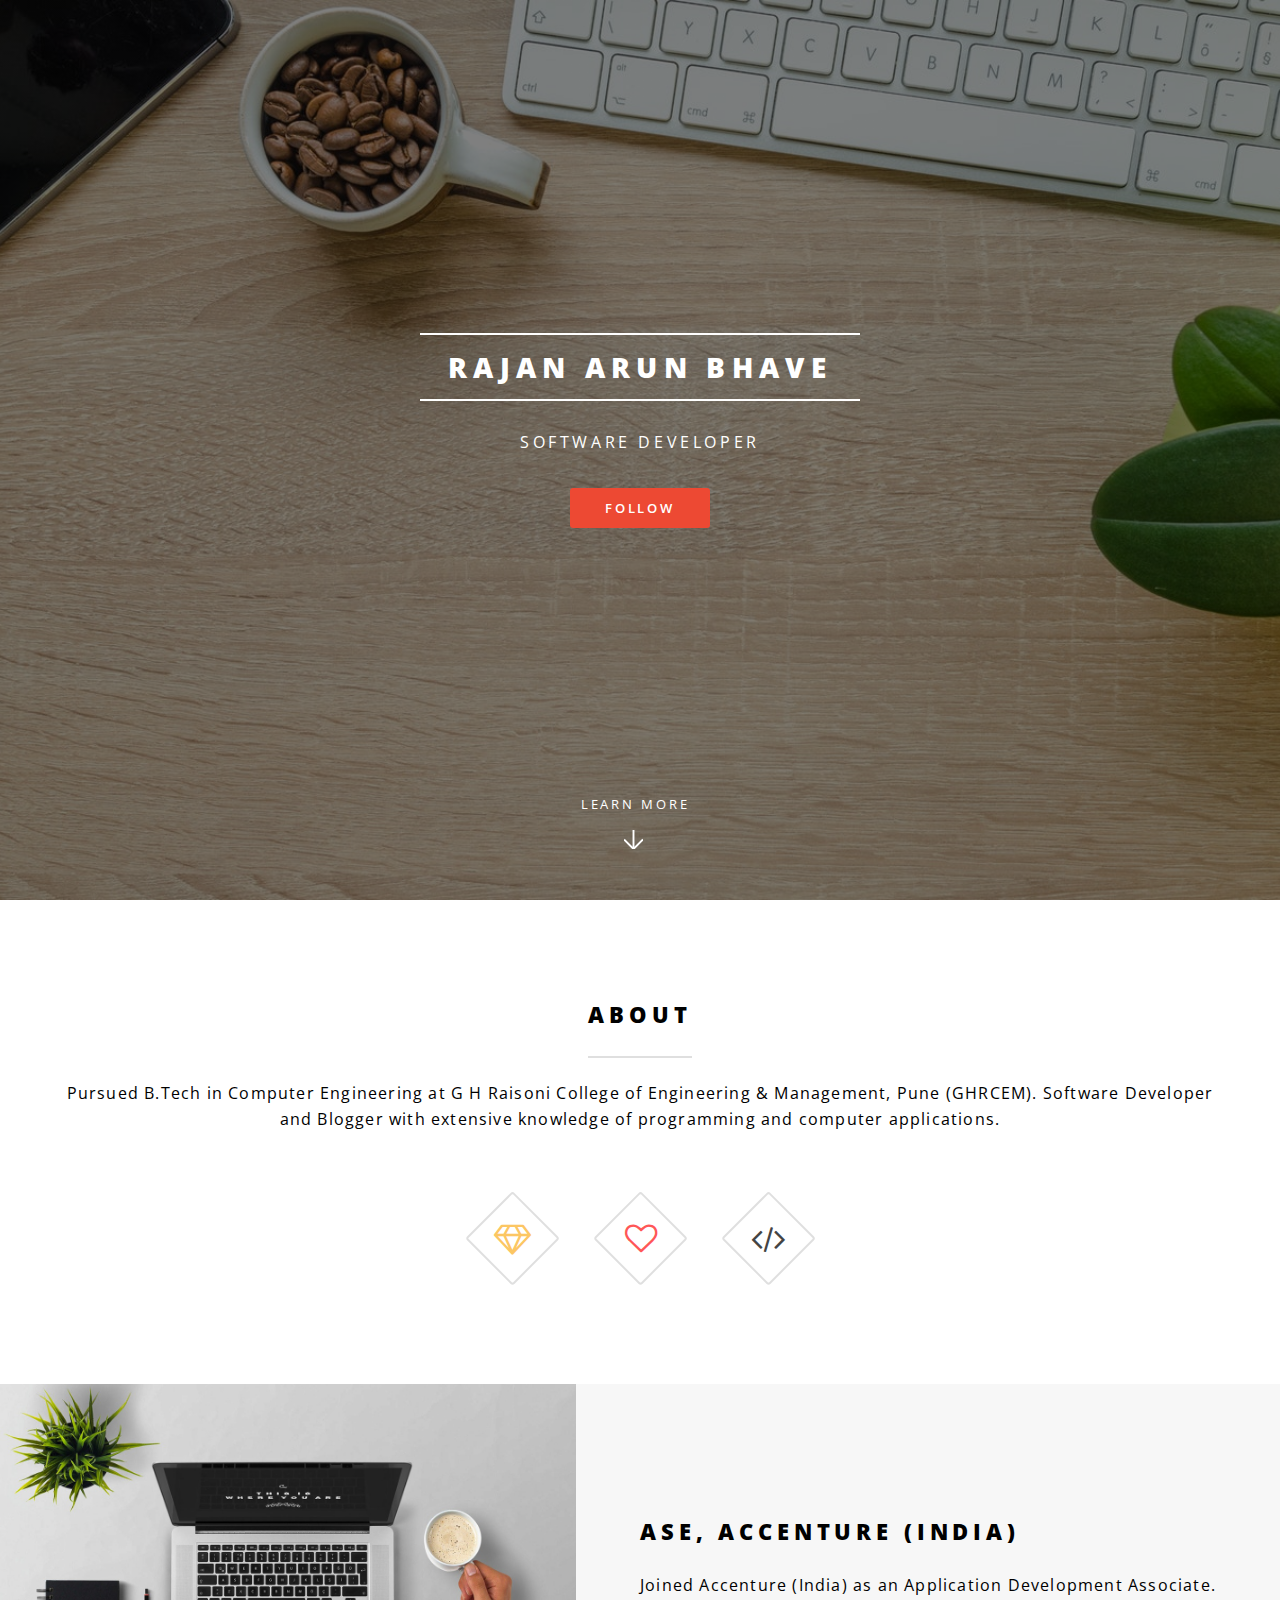
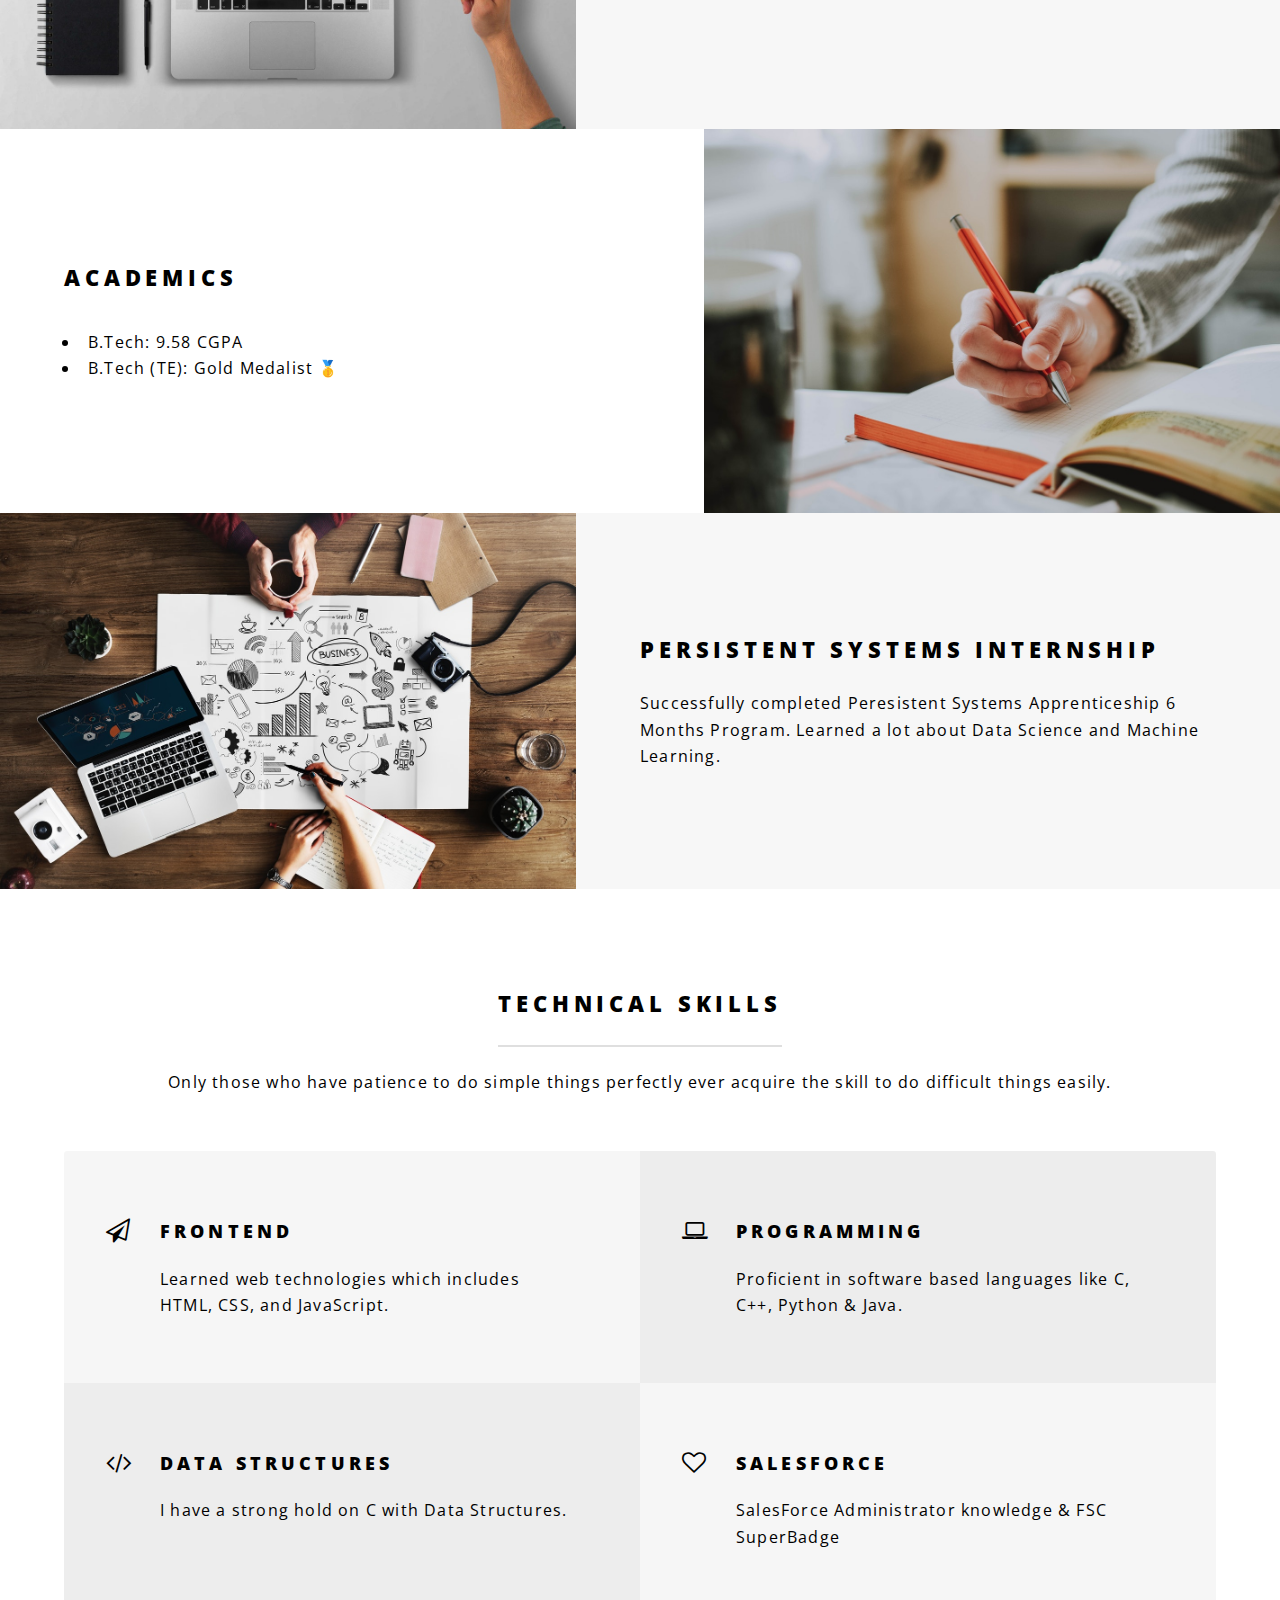
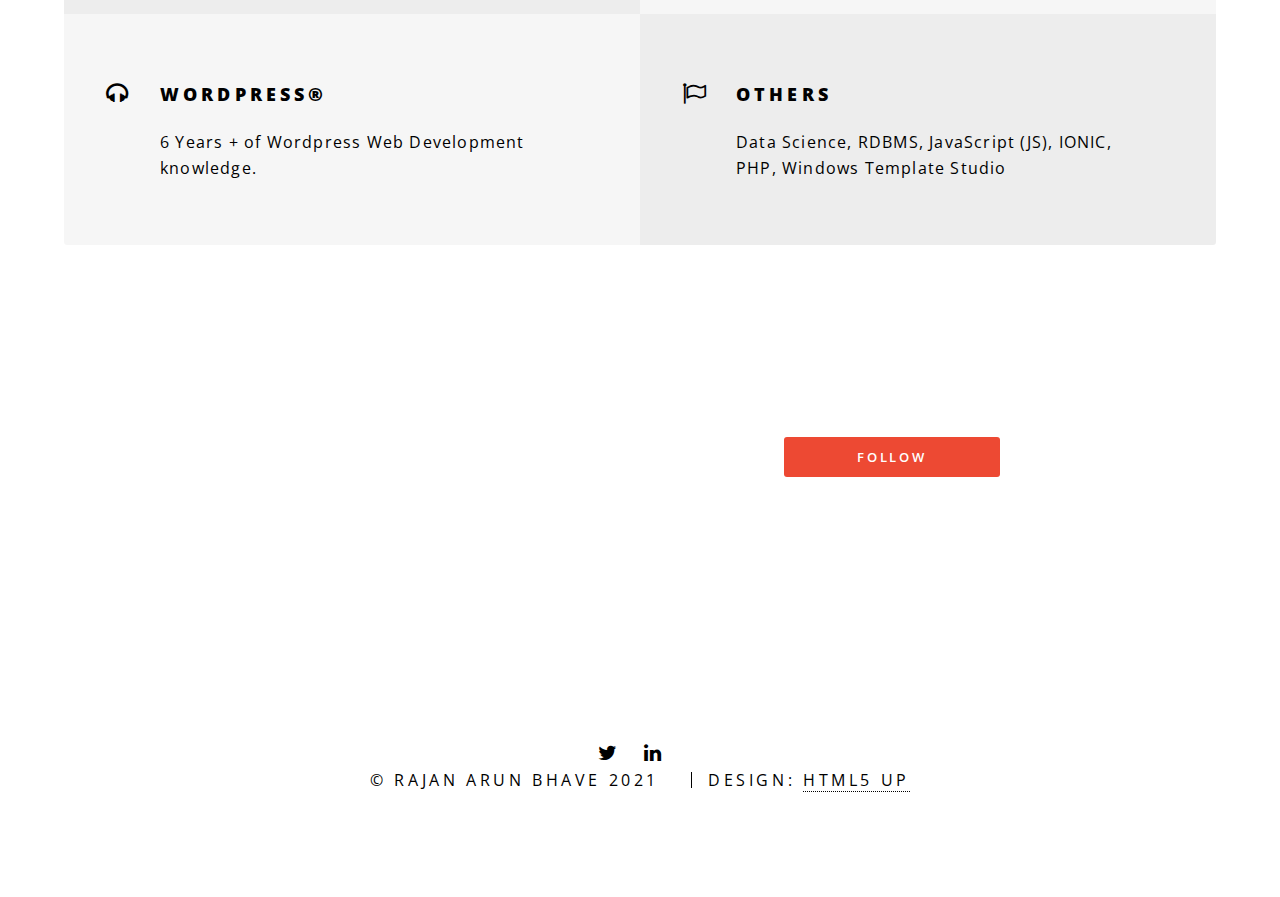
==== index.html @ fec93723 "minor updates" ====
<!DOCTYPE HTML>
<!--
	Spectral by HTML5 UP
	html5up.net | @ajlkn
	Free for personal and commercial use under the CCA 3.0 license (html5up.net/license)
-->
<html>
	<head>
		<title>Rajan Arun Bhave Official Website</title>
		<link rel="icon" href="images/RAB.jpg" type="image">
		<meta charset="utf-8"/>
		<meta name="viewport" content="width=device-width, initial-scale=1.0">
		<meta name="keywords" content="rajan bhave, bhave, rajan bhave website">
		<meta name="description" content="Rajan Arun Bhave official website. Software developer and blogger.">
		<link rel="stylesheet" href="assets/css/main.css" />
		<noscript><link rel="stylesheet" href="assets/css/noscript.css" /></noscript>
	</head>
	<body class="landing is-preload">

		<!-- Page Wrapper -->
			<div id="page-wrapper">

				<!-- Header -->
					<header id="header" class="alt">
						<h1>Rajan Arun Bhave</a></h1>
					</header>

				<!-- Banner -->
					<section id="banner">
						<div class="inner">
							<h2>Rajan Arun Bhave</h2>
							<p id=headtext>Software Developer</p>
							<ul class="actions special">
								<li><a href="https://twitter.com/rajanbhave" class="button primary">Follow</a></li>
							</ul>
						</div>
						<a href="#one" class="more scrolly" style="color: #ffffff">Learn More</a>
					</section>

				<!-- One -->
					<section id="one" class="wrapper style1 special">
						<div class="inner">
							<header class="major">
								<h2>About</h2>
								<p>Pursued B.Tech in Computer Engineering at G H Raisoni College of Engineering & Management, Pune (GHRCEM). Software Developer and Blogger with extensive knowledge of programming and computer applications.</p>
							</header>
							<ul class="icons major">
								<li><span class="icon fa-diamond major style1"><span class="label">Lorem</span></span></li>
								<li><span class="icon fa-heart-o major style2"><span class="label">Ipsum</span></span></li>
								<li><span class="icon fa-code major style3"><span class="label">Dolor</span></span></li>
							</ul>
						</div>
					</section>

				<!-- Two -->
					<section id="two" class="wrapper alt style2">
						<section class="spotlight">
							<div class="image"><img src="images/laptop desk.jpg" alt="" /></div><div class="content">
								<h2 id=project>ASE, Accenture (India)</h2>
								<p>Joined Accenture (India) as an Application Development Associate.</p>
							</div>
						</section>
						<section class="spotlight">
							<div class="image"><img src="images/pic02.jpg" alt="" /></div><div class="content">
								<h2 id=academics>Academics</h2>
								<p><ul><li>B.Tech: 9.58 CGPA</li><li>B.Tech (TE): Gold Medalist 🥇</li></p>
							</div>
						</section>
						<section class="spotlight">
							<div class="image"><img src="images/pic03.jpg" alt="" /></div><div class="content">
								<h2 id=work>Persistent Systems Internship</h2>
								<p>Successfully completed Peresistent Systems Apprenticeship 6 Months Program. Learned a lot about Data Science and Machine Learning.</p>
							</div>
						</section>
					</section>

				<!-- Three -->
					<section id="three" class="wrapper style3 special">
						<div class="inner">
							<header class="major">
								<h2>Technical Skills</h2>
								<p style="color: #000000">Only those who have patience to do simple things perfectly ever acquire the skill to do difficult things easily.</p>
							</header>
							<ul class="features">
								<li class="icon fa-paper-plane-o">
									<h3>Frontend</h3>
									<p>Learned web technologies which includes HTML, CSS, and JavaScript.</p>
								</li>
								<li class="icon fa-laptop">
									<h3>Programming</h3>
									<p>Proficient in software based languages like C, C++, Python & Java.</p>
								</li>
								<li class="icon fa-code">
									<h3>Data Structures</h3>
									<p>I have a strong hold on C with Data Structures.</p>
								</li>
								<li class="icon fa-heart-o">
									<h3>SalesForce</h3>
									<p>SalesForce Administrator knowledge & FSC SuperBadge</p>
								</li>
								<li class="icon fa-headphones">
									<h3>WordPress®</h3>
									<p>6 Years + of Wordpress Web Development knowledge.</p>
								</li>
								<li class="icon fa-flag-o">
									<h3>Others</h3>
									<p>Data Science, RDBMS, JavaScript (JS), IONIC, PHP, Windows Template Studio</p>
								</li>
								
							</ul>
						</div>
					</section>

				<!-- CTA -->
					<section id="cta" class="wrapper style4">
						<div class="inner">
							<header>
								<h2>The Fun Begins Now!</h2>
								<p id=ftext>Follow me on Twitter for exclusive insights.</p>
							</header>
							<ul class="actions stacked">
								<li><a href="https://twitter.com/rajanbhave" class="button fit primary">Follow</a></li>
								<li><a href="https://forms.gle/hJZCMV7mxDLcxpys6" class="button fit">Contact</a></li>
							</ul>
						</div>
					</section>

				<!-- Footer -->
					<footer id="footer">
						<ul class="icons">
							<li><a href="https://twitter.com/rajanbhave" class="icon fa-twitter"><span class="label">Twitter</span></a></li>
							<li><a href="https://in.linkedin.com/in/rajan-bhave-74969013a" class="icon fa-linkedin"><span class="label">Instagram</span></a></li>
						<ul class="copyright">
							<li>&copy; Rajan Arun Bhave 2021</li><li>Design: <a href="http://html5up.net">HTML5 UP</a></li>
						</ul>
					</footer>

			</div>

		<!-- Scripts -->
			<script src="assets/js/jquery.min.js"></script>
			<script src="assets/js/jquery.scrollex.min.js"></script>
			<script src="assets/js/jquery.scrolly.min.js"></script>
			<script src="assets/js/browser.min.js"></script>
			<script src="assets/js/breakpoints.min.js"></script>
			<script src="assets/js/util.js"></script>
			<script src="assets/js/main.js"></script>

	</body>
</html>
---- assets/css/main.css ----
@import url(font-awesome.min.css);
@import url("https://fonts.googleapis.com/css?family=Open+Sans:400,400italic,600,600italic,800,800italic");

/*
	Spectral by HTML5 UP
	html5up.net | @ajlkn
	Free for personal and commercial use under the CCA 3.0 license (html5up.net/license)
*/

html, body, div, span, applet, object,
iframe, h1, h2, h3, h4, h5, h6, p, blockquote,
pre, a, abbr, acronym, address, big, cite,
code, del, dfn, em, img, ins, kbd, q, s, samp,
small, strike, strong, sub, sup, tt, var, b,
u, i, center, dl, dt, dd, ol, ul, li, fieldset,
form, label, legend, table, caption, tbody,
tfoot, thead, tr, th, td, article, aside,
canvas, details, embed, figure, figcaption,
footer, header, hgroup, menu, nav, output, ruby,
section, summary, time, mark, audio, video {
	margin: 0;
	padding: 0;
	border: 0;
	font-size: 100%;
	font: inherit;
	vertical-align: baseline;}

article, aside, details, figcaption, figure,
footer, header, hgroup, menu, nav, section {
	display: block;}

body {
	line-height: 1;
}

ol, ul {
	list-style: none;
}

blockquote, q {
	quotes: none;
}

	blockquote:before, blockquote:after, q:before, q:after {
		content: '';
		content: none;
	}

table {
	border-collapse: collapse;
	border-spacing: 0;
}

body {
	-webkit-text-size-adjust: none;
}

mark {
	background-color: transparent;
	color: inherit;
}

input::-moz-focus-inner {
	border: 0;
	padding: 0;
}

input, select, textarea {
	-moz-appearance: none;
	-webkit-appearance: none;
	-ms-appearance: none;
	appearance: none;
}
#headtext{
	color: rgb(255, 255, 255);
}
#project, #academics, #work{
	color:rgb(0, 0, 0);
}

/* AUTHOR BOX */
body {
	font-family: medium-content-sans-serif-font, -apple-system, BlinkMacSystemFont,
	  "Segoe UI", Roboto, Oxygen, Ubuntu, Cantarell, "Open Sans", "Helvetica Neue",
	  sans-serif;
	font-weight: 400;
	font-style: normal;
	color: rgba(0, 0, 0, 0.84);
	line-height: 1.4;
  }
  
  .col {
	box-sizing: border-box;
	position: relative;
	min-height: 1px;
	padding-right: 20px;
	padding-left: 20px;
  }
  .u-flexCenter {
	display: flex !important;
	align-items: center !important;
  }
  .u-flex0 {
	flex: 0 0 auto;
  }
  .avatar {
	display: block;
	white-space: nowrap;
	overflow: visible;
	text-overflow: ellipsis;
	line-height: normal;
	position: relative;
  }
  .avatar-image--small {
	width: 60px;
	height: 60px;
  }
  .avatar-image {
	display: inline-block;
	vertical-align: middle;
	border-radius: 100%;
  }
  .u-paddingLeft15 {
	padding-left: 15px !important;
  }
  .u-flex1 {
	flex: 1 1 auto;
  }

/* Basic */

	@-ms-viewport {
		width: device-width;
	}

	html {
		box-sizing: border-box;
	}

	*, *:before, *:after {
		box-sizing: inherit;
	}

	body {
		background: #ffffff;
	}

		body.is-preload *, body.is-preload *:before, body.is-preload *:after {
			-moz-animation: none !important;
			-webkit-animation: none !important;
			-ms-animation: none !important;
			animation: none !important;
			-moz-transition: none !important;
			-webkit-transition: none !important;
			-ms-transition: none !important;
			transition: none !important;
		}
	figcaption{
		color: rgb(87, 87, 87);
		text-align: center;
	}

	body, input, select, textarea {
		color: rgb(0, 0, 0);
		font-family: "Open Sans", Helvetica, sans-serif;
		font-size: 15pt;
		font-weight: 400;
		letter-spacing: 0.075em;
		line-height: 1.65em;
	}

		@media screen and (max-width: 1680px) {

			body, input, select, textarea {
				font-size: 13pt;
			}

		}

		@media screen and (max-width: 1280px) {

			body, input, select, textarea {
				font-size: 12pt;
			}

		}

		@media screen and (max-width: 736px) {

			body, input, select, textarea {
				font-size: 11pt;
				letter-spacing: 0.0375em;
			}

		}

	a {
		-moz-transition: color 0.2s ease, border-bottom-color 0.2s ease;
		-webkit-transition: color 0.2s ease, border-bottom-color 0.2s ease;
		-ms-transition: color 0.2s ease, border-bottom-color 0.2s ease;
		transition: color 0.2s ease, border-bottom-color 0.2s ease;
		border-bottom: dotted 1px;
		color: inherit;
		text-decoration: none;
	}

		a:hover {
			border-bottom-color: transparent;
		}

	strong, b {
		color: rgb(255, 255, 255);
		font-weight: 600;
	}

	em, i {
		font-style: italic;
	}

	p {
		margin: 0 0 2em 0;
		color: black;
	}

	h1, h2, h3, h4, h5, h6 {
		color: rgb(255, 255, 255);
		font-weight: 800;
		letter-spacing: 0.225em;
		line-height: 1em;
		margin: 0 0 1em 0;
		text-transform: uppercase;
	}

		h1 a, h2 a, h3 a, h4 a, h5 a, h6 a {
			color: inherit;
			text-decoration: none;
		}

	h2 {
		font-size: 1.35em;
		line-height: 1.75em;
	}

		@media screen and (max-width: 736px) {

			h2 {
				font-size: 1.1em;
				line-height: 1.65em;
			}

		}

	h3 {
		font-size: 1.15em;
		line-height: 1.75em;
	}

		@media screen and (max-width: 736px) {

			h3 {
				font-size: 1em;
				line-height: 1.65em;
			}

		}

	h4 {
		font-size: 1em;
		line-height: 1.5em;
	}

	h5 {
		font-size: 0.8em;
		line-height: 1.5em;
	}

	h6 {
		font-size: 0.7em;
		line-height: 1.5em;
	}

	sub {
		font-size: 0.8em;
		position: relative;
		top: 0.5em;
	}

	sup {
		font-size: 0.8em;
		position: relative;
		top: -0.5em;
	}

	hr {
		border: 0;
		border-bottom: solid 2px #fff;
		margin: 3em 0;
	}

		hr.major {
			margin: 4.5em 0;
		}

	blockquote {
		border-left: solid 4px rgb(0, 0, 0);
		font-style: italic;
		margin: 0 0 2em 0;
		padding: 0.5em 0 0.5em 2em;
		color: black;
	}

	code {
		background: rgb(255, 255, 255);
		color: black;
		border-radius: 3px;
		font-family: "Courier New", monospace;
		font-size: 0.9em;
		letter-spacing: 0;
		margin: 0 0.25em;
		padding: 0.25em 0.65em;
	}

	pre {
		-webkit-overflow-scrolling: touch;
		font-family: "Courier New", monospace;
		font-size: 0.9em;
		margin: 0 0 2em 0;
	}

		pre code {
			display: block;
			line-height: 1.75em;
			padding: 1em 1.5em;
			overflow-x: auto;
		}

	.align-left {
		text-align: left;
	}

	.align-center {
		text-align: center;
	}

	.align-right {
		text-align: right;
	}

/* Row */

	.row {
		display: flex;
		flex-wrap: wrap;
		box-sizing: border-box;
		align-items: stretch;
	}

		.row > * {
			box-sizing: border-box;
		}

		.row.gtr-uniform > * > :last-child {
			margin-bottom: 0;
		}

		.row.aln-left {
			justify-content: flex-start;
		}

		.row.aln-center {
			justify-content: center;
		}

		.row.aln-right {
			justify-content: flex-end;
		}

		.row.aln-top {
			align-items: flex-start;
		}

		.row.aln-middle {
			align-items: center;
		}

		.row.aln-bottom {
			align-items: flex-end;
		}

		.row > .imp {
			order: -1;
		}

		.row > .col-1 {
			width: 8.3333333333%;
		}

		.row > .off-1 {
			margin-left: 8.3333333333%;
		}

		.row > .col-2 {
			width: 16.6666666667%;
		}

		.row > .off-2 {
			margin-left: 16.6666666667%;
		}

		.row > .col-3 {
			width: 25%;
		}

		.row > .off-3 {
			margin-left: 25%;
		}

		.row > .col-4 {
			width: 33.3333333333%;
		}

		.row > .off-4 {
			margin-left: 33.3333333333%;
		}

		.row > .col-5 {
			width: 41.6666666667%;
		}

		.row > .off-5 {
			margin-left: 41.6666666667%;
		}

		.row > .col-6 {
			width: 50%;
		}

		.row > .off-6 {
			margin-left: 50%;
		}

		.row > .col-7 {
			width: 58.3333333333%;
		}

		.row > .off-7 {
			margin-left: 58.3333333333%;
		}

		.row > .col-8 {
			width: 66.6666666667%;
		}

		.row > .off-8 {
			margin-left: 66.6666666667%;
		}

		.row > .col-9 {
			width: 75%;
		}

		.row > .off-9 {
			margin-left: 75%;
		}

		.row > .col-10 {
			width: 83.3333333333%;
		}

		.row > .off-10 {
			margin-left: 83.3333333333%;
		}

		.row > .col-11 {
			width: 91.6666666667%;
		}

		.row > .off-11 {
			margin-left: 91.6666666667%;
		}

		.row > .col-12 {
			width: 100%;
		}

		.row > .off-12 {
			margin-left: 100%;
		}

		.row.gtr-0 {
			margin-top: 0;
			margin-left: 0em;
		}

			.row.gtr-0 > * {
				padding: 0 0 0 0em;
			}

			.row.gtr-0.gtr-uniform {
				margin-top: 0em;
			}

				.row.gtr-0.gtr-uniform > * {
					padding-top: 0em;
				}

		.row.gtr-25 {
			margin-top: 0;
			margin-left: -0.375em;
		}

			.row.gtr-25 > * {
				padding: 0 0 0 0.375em;
			}

			.row.gtr-25.gtr-uniform {
				margin-top: -0.375em;
			}

				.row.gtr-25.gtr-uniform > * {
					padding-top: 0.375em;
				}

		.row.gtr-50 {
			margin-top: 0;
			margin-left: -0.75em;
		}

			.row.gtr-50 > * {
				padding: 0 0 0 0.75em;
			}

			.row.gtr-50.gtr-uniform {
				margin-top: -0.75em;
			}

				.row.gtr-50.gtr-uniform > * {
					padding-top: 0.75em;
				}

		.row {
			margin-top: 0;
			margin-left: -1.5em;
		}

			.row > * {
				padding: 0 0 0 1.5em;
			}

			.row.gtr-uniform {
				margin-top: -1.5em;
			}

				.row.gtr-uniform > * {
					padding-top: 1.5em;
				}

		.row.gtr-150 {
			margin-top: 0;
			margin-left: -2.25em;
		}

			.row.gtr-150 > * {
				padding: 0 0 0 2.25em;
			}

			.row.gtr-150.gtr-uniform {
				margin-top: -2.25em;
			}

				.row.gtr-150.gtr-uniform > * {
					padding-top: 2.25em;
				}

		.row.gtr-200 {
			margin-top: 0;
			margin-left: -3em;
		}

			.row.gtr-200 > * {
				padding: 0 0 0 3em;
			}

			.row.gtr-200.gtr-uniform {
				margin-top: -3em;
			}

				.row.gtr-200.gtr-uniform > * {
					padding-top: 3em;
				}

		@media screen and (max-width: 1680px) {

			.row {
				display: flex;
				flex-wrap: wrap;
				box-sizing: border-box;
				align-items: stretch;
			}

				.row > * {
					box-sizing: border-box;
				}

				.row.gtr-uniform > * > :last-child {
					margin-bottom: 0;
				}

				.row.aln-left {
					justify-content: flex-start;
				}

				.row.aln-center {
					justify-content: center;
				}

				.row.aln-right {
					justify-content: flex-end;
				}

				.row.aln-top {
					align-items: flex-start;
				}

				.row.aln-middle {
					align-items: center;
				}

				.row.aln-bottom {
					align-items: flex-end;
				}

				.row > .imp-xlarge {
					order: -1;
				}

				.row > .col-1-xlarge {
					width: 8.3333333333%;
				}

				.row > .off-1-xlarge {
					margin-left: 8.3333333333%;
				}

				.row > .col-2-xlarge {
					width: 16.6666666667%;
				}

				.row > .off-2-xlarge {
					margin-left: 16.6666666667%;
				}

				.row > .col-3-xlarge {
					width: 25%;
				}

				.row > .off-3-xlarge {
					margin-left: 25%;
				}

				.row > .col-4-xlarge {
					width: 33.3333333333%;
				}

				.row > .off-4-xlarge {
					margin-left: 33.3333333333%;
				}

				.row > .col-5-xlarge {
					width: 41.6666666667%;
				}

				.row > .off-5-xlarge {
					margin-left: 41.6666666667%;
				}

				.row > .col-6-xlarge {
					width: 50%;
				}

				.row > .off-6-xlarge {
					margin-left: 50%;
				}

				.row > .col-7-xlarge {
					width: 58.3333333333%;
				}

				.row > .off-7-xlarge {
					margin-left: 58.3333333333%;
				}

				.row > .col-8-xlarge {
					width: 66.6666666667%;
				}

				.row > .off-8-xlarge {
					margin-left: 66.6666666667%;
				}

				.row > .col-9-xlarge {
					width: 75%;
				}

				.row > .off-9-xlarge {
					margin-left: 75%;
				}

				.row > .col-10-xlarge {
					width: 83.3333333333%;
				}

				.row > .off-10-xlarge {
					margin-left: 83.3333333333%;
				}

				.row > .col-11-xlarge {
					width: 91.6666666667%;
				}

				.row > .off-11-xlarge {
					margin-left: 91.6666666667%;
				}

				.row > .col-12-xlarge {
					width: 100%;
				}

				.row > .off-12-xlarge {
					margin-left: 100%;
				}

				.row.gtr-0 {
					margin-top: 0;
					margin-left: 0em;
				}

					.row.gtr-0 > * {
						padding: 0 0 0 0em;
					}

					.row.gtr-0.gtr-uniform {
						margin-top: 0em;
					}

						.row.gtr-0.gtr-uniform > * {
							padding-top: 0em;
						}

				.row.gtr-25 {
					margin-top: 0;
					margin-left: -0.375em;
				}

					.row.gtr-25 > * {
						padding: 0 0 0 0.375em;
					}

					.row.gtr-25.gtr-uniform {
						margin-top: -0.375em;
					}

						.row.gtr-25.gtr-uniform > * {
							padding-top: 0.375em;
						}

				.row.gtr-50 {
					margin-top: 0;
					margin-left: -0.75em;
				}

					.row.gtr-50 > * {
						padding: 0 0 0 0.75em;
					}

					.row.gtr-50.gtr-uniform {
						margin-top: -0.75em;
					}

						.row.gtr-50.gtr-uniform > * {
							padding-top: 0.75em;
						}

				.row {
					margin-top: 0;
					margin-left: -1.5em;
				}

					.row > * {
						padding: 0 0 0 1.5em;
					}

					.row.gtr-uniform {
						margin-top: -1.5em;
					}

						.row.gtr-uniform > * {
							padding-top: 1.5em;
						}

				.row.gtr-150 {
					margin-top: 0;
					margin-left: -2.25em;
				}

					.row.gtr-150 > * {
						padding: 0 0 0 2.25em;
					}

					.row.gtr-150.gtr-uniform {
						margin-top: -2.25em;
					}

						.row.gtr-150.gtr-uniform > * {
							padding-top: 2.25em;
						}

				.row.gtr-200 {
					margin-top: 0;
					margin-left: -3em;
				}

					.row.gtr-200 > * {
						padding: 0 0 0 3em;
					}

					.row.gtr-200.gtr-uniform {
						margin-top: -3em;
					}

						.row.gtr-200.gtr-uniform > * {
							padding-top: 3em;
						}

		}

		@media screen and (max-width: 1280px) {

			.row {
				display: flex;
				flex-wrap: wrap;
				box-sizing: border-box;
				align-items: stretch;
			}

				.row > * {
					box-sizing: border-box;
				}

				.row.gtr-uniform > * > :last-child {
					margin-bottom: 0;
				}

				.row.aln-left {
					justify-content: flex-start;
				}

				.row.aln-center {
					justify-content: center;
				}

				.row.aln-right {
					justify-content: flex-end;
				}

				.row.aln-top {
					align-items: flex-start;
				}

				.row.aln-middle {
					align-items: center;
				}

				.row.aln-bottom {
					align-items: flex-end;
				}

				.row > .imp-large {
					order: -1;
				}

				.row > .col-1-large {
					width: 8.3333333333%;
				}

				.row > .off-1-large {
					margin-left: 8.3333333333%;
				}

				.row > .col-2-large {
					width: 16.6666666667%;
				}

				.row > .off-2-large {
					margin-left: 16.6666666667%;
				}

				.row > .col-3-large {
					width: 25%;
				}

				.row > .off-3-large {
					margin-left: 25%;
				}

				.row > .col-4-large {
					width: 33.3333333333%;
				}

				.row > .off-4-large {
					margin-left: 33.3333333333%;
				}

				.row > .col-5-large {
					width: 41.6666666667%;
				}

				.row > .off-5-large {
					margin-left: 41.6666666667%;
				}

				.row > .col-6-large {
					width: 50%;
				}

				.row > .off-6-large {
					margin-left: 50%;
				}

				.row > .col-7-large {
					width: 58.3333333333%;
				}

				.row > .off-7-large {
					margin-left: 58.3333333333%;
				}

				.row > .col-8-large {
					width: 66.6666666667%;
				}

				.row > .off-8-large {
					margin-left: 66.6666666667%;
				}

				.row > .col-9-large {
					width: 75%;
				}

				.row > .off-9-large {
					margin-left: 75%;
				}

				.row > .col-10-large {
					width: 83.3333333333%;
				}

				.row > .off-10-large {
					margin-left: 83.3333333333%;
				}

				.row > .col-11-large {
					width: 91.6666666667%;
				}

				.row > .off-11-large {
					margin-left: 91.6666666667%;
				}

				.row > .col-12-large {
					width: 100%;
				}

				.row > .off-12-large {
					margin-left: 100%;
				}

				.row.gtr-0 {
					margin-top: 0;
					margin-left: 0em;
				}

					.row.gtr-0 > * {
						padding: 0 0 0 0em;
					}

					.row.gtr-0.gtr-uniform {
						margin-top: 0em;
					}

						.row.gtr-0.gtr-uniform > * {
							padding-top: 0em;
						}

				.row.gtr-25 {
					margin-top: 0;
					margin-left: -0.375em;
				}

					.row.gtr-25 > * {
						padding: 0 0 0 0.375em;
					}

					.row.gtr-25.gtr-uniform {
						margin-top: -0.375em;
					}

						.row.gtr-25.gtr-uniform > * {
							padding-top: 0.375em;
						}

				.row.gtr-50 {
					margin-top: 0;
					margin-left: -0.75em;
				}

					.row.gtr-50 > * {
						padding: 0 0 0 0.75em;
					}

					.row.gtr-50.gtr-uniform {
						margin-top: -0.75em;
					}

						.row.gtr-50.gtr-uniform > * {
							padding-top: 0.75em;
						}

				.row {
					margin-top: 0;
					margin-left: -1.5em;
				}

					.row > * {
						padding: 0 0 0 1.5em;
					}

					.row.gtr-uniform {
						margin-top: -1.5em;
					}

						.row.gtr-uniform > * {
							padding-top: 1.5em;
						}

				.row.gtr-150 {
					margin-top: 0;
					margin-left: -2.25em;
				}

					.row.gtr-150 > * {
						padding: 0 0 0 2.25em;
					}

					.row.gtr-150.gtr-uniform {
						margin-top: -2.25em;
					}

						.row.gtr-150.gtr-uniform > * {
							padding-top: 2.25em;
						}

				.row.gtr-200 {
					margin-top: 0;
					margin-left: -3em;
				}

					.row.gtr-200 > * {
						padding: 0 0 0 3em;
					}

					.row.gtr-200.gtr-uniform {
						margin-top: -3em;
					}

						.row.gtr-200.gtr-uniform > * {
							padding-top: 3em;
						}

		}

		@media screen and (max-width: 980px) {

			.row {
				display: flex;
				flex-wrap: wrap;
				box-sizing: border-box;
				align-items: stretch;
			}

				.row > * {
					box-sizing: border-box;
				}

				.row.gtr-uniform > * > :last-child {
					margin-bottom: 0;
				}

				.row.aln-left {
					justify-content: flex-start;
				}

				.row.aln-center {
					justify-content: center;
				}

				.row.aln-right {
					justify-content: flex-end;
				}

				.row.aln-top {
					align-items: flex-start;
				}

				.row.aln-middle {
					align-items: center;
				}

				.row.aln-bottom {
					align-items: flex-end;
				}

				.row > .imp-medium {
					order: -1;
				}

				.row > .col-1-medium {
					width: 8.3333333333%;
				}

				.row > .off-1-medium {
					margin-left: 8.3333333333%;
				}

				.row > .col-2-medium {
					width: 16.6666666667%;
				}

				.row > .off-2-medium {
					margin-left: 16.6666666667%;
				}

				.row > .col-3-medium {
					width: 25%;
				}

				.row > .off-3-medium {
					margin-left: 25%;
				}

				.row > .col-4-medium {
					width: 33.3333333333%;
				}

				.row > .off-4-medium {
					margin-left: 33.3333333333%;
				}

				.row > .col-5-medium {
					width: 41.6666666667%;
				}

				.row > .off-5-medium {
					margin-left: 41.6666666667%;
				}

				.row > .col-6-medium {
					width: 50%;
				}

				.row > .off-6-medium {
					margin-left: 50%;
				}

				.row > .col-7-medium {
					width: 58.3333333333%;
				}

				.row > .off-7-medium {
					margin-left: 58.3333333333%;
				}

				.row > .col-8-medium {
					width: 66.6666666667%;
				}

				.row > .off-8-medium {
					margin-left: 66.6666666667%;
				}

				.row > .col-9-medium {
					width: 75%;
				}

				.row > .off-9-medium {
					margin-left: 75%;
				}

				.row > .col-10-medium {
					width: 83.3333333333%;
				}

				.row > .off-10-medium {
					margin-left: 83.3333333333%;
				}

				.row > .col-11-medium {
					width: 91.6666666667%;
				}

				.row > .off-11-medium {
					margin-left: 91.6666666667%;
				}

				.row > .col-12-medium {
					width: 100%;
				}

				.row > .off-12-medium {
					margin-left: 100%;
				}

				.row.gtr-0 {
					margin-top: 0;
					margin-left: 0em;
				}

					.row.gtr-0 > * {
						padding: 0 0 0 0em;
					}

					.row.gtr-0.gtr-uniform {
						margin-top: 0em;
					}

						.row.gtr-0.gtr-uniform > * {
							padding-top: 0em;
						}

				.row.gtr-25 {
					margin-top: 0;
					margin-left: -0.375em;
				}

					.row.gtr-25 > * {
						padding: 0 0 0 0.375em;
					}

					.row.gtr-25.gtr-uniform {
						margin-top: -0.375em;
					}

						.row.gtr-25.gtr-uniform > * {
							padding-top: 0.375em;
						}

				.row.gtr-50 {
					margin-top: 0;
					margin-left: -0.75em;
				}

					.row.gtr-50 > * {
						padding: 0 0 0 0.75em;
					}

					.row.gtr-50.gtr-uniform {
						margin-top: -0.75em;
					}

						.row.gtr-50.gtr-uniform > * {
							padding-top: 0.75em;
						}

				.row {
					margin-top: 0;
					margin-left: -1.5em;
				}

					.row > * {
						padding: 0 0 0 1.5em;
					}

					.row.gtr-uniform {
						margin-top: -1.5em;
					}

						.row.gtr-uniform > * {
							padding-top: 1.5em;
						}

				.row.gtr-150 {
					margin-top: 0;
					margin-left: -2.25em;
				}

					.row.gtr-150 > * {
						padding: 0 0 0 2.25em;
					}

					.row.gtr-150.gtr-uniform {
						margin-top: -2.25em;
					}

						.row.gtr-150.gtr-uniform > * {
							padding-top: 2.25em;
						}

				.row.gtr-200 {
					margin-top: 0;
					margin-left: -3em;
				}

					.row.gtr-200 > * {
						padding: 0 0 0 3em;
					}

					.row.gtr-200.gtr-uniform {
						margin-top: -3em;
					}

						.row.gtr-200.gtr-uniform > * {
							padding-top: 3em;
						}

		}

		@media screen and (max-width: 736px) {

			.row {
				display: flex;
				flex-wrap: wrap;
				box-sizing: border-box;
				align-items: stretch;
			}

				.row > * {
					box-sizing: border-box;
				}

				.row.gtr-uniform > * > :last-child {
					margin-bottom: 0;
				}

				.row.aln-left {
					justify-content: flex-start;
				}

				.row.aln-center {
					justify-content: center;
				}

				.row.aln-right {
					justify-content: flex-end;
				}

				.row.aln-top {
					align-items: flex-start;
				}

				.row.aln-middle {
					align-items: center;
				}

				.row.aln-bottom {
					align-items: flex-end;
				}

				.row > .imp-small {
					order: -1;
				}

				.row > .col-1-small {
					width: 8.3333333333%;
				}

				.row > .off-1-small {
					margin-left: 8.3333333333%;
				}

				.row > .col-2-small {
					width: 16.6666666667%;
				}

				.row > .off-2-small {
					margin-left: 16.6666666667%;
				}

				.row > .col-3-small {
					width: 25%;
				}

				.row > .off-3-small {
					margin-left: 25%;
				}

				.row > .col-4-small {
					width: 33.3333333333%;
				}

				.row > .off-4-small {
					margin-left: 33.3333333333%;
				}

				.row > .col-5-small {
					width: 41.6666666667%;
				}

				.row > .off-5-small {
					margin-left: 41.6666666667%;
				}

				.row > .col-6-small {
					width: 50%;
				}

				.row > .off-6-small {
					margin-left: 50%;
				}

				.row > .col-7-small {
					width: 58.3333333333%;
				}

				.row > .off-7-small {
					margin-left: 58.3333333333%;
				}

				.row > .col-8-small {
					width: 66.6666666667%;
				}

				.row > .off-8-small {
					margin-left: 66.6666666667%;
				}

				.row > .col-9-small {
					width: 75%;
				}

				.row > .off-9-small {
					margin-left: 75%;
				}

				.row > .col-10-small {
					width: 83.3333333333%;
				}

				.row > .off-10-small {
					margin-left: 83.3333333333%;
				}

				.row > .col-11-small {
					width: 91.6666666667%;
				}

				.row > .off-11-small {
					margin-left: 91.6666666667%;
				}

				.row > .col-12-small {
					width: 100%;
				}

				.row > .off-12-small {
					margin-left: 100%;
				}

				.row.gtr-0 {
					margin-top: 0;
					margin-left: 0em;
				}

					.row.gtr-0 > * {
						padding: 0 0 0 0em;
					}

					.row.gtr-0.gtr-uniform {
						margin-top: 0em;
					}

						.row.gtr-0.gtr-uniform > * {
							padding-top: 0em;
						}

				.row.gtr-25 {
					margin-top: 0;
					margin-left: -0.375em;
				}

					.row.gtr-25 > * {
						padding: 0 0 0 0.375em;
					}

					.row.gtr-25.gtr-uniform {
						margin-top: -0.375em;
					}

						.row.gtr-25.gtr-uniform > * {
							padding-top: 0.375em;
						}

				.row.gtr-50 {
					margin-top: 0;
					margin-left: -0.75em;
				}

					.row.gtr-50 > * {
						padding: 0 0 0 0.75em;
					}

					.row.gtr-50.gtr-uniform {
						margin-top: -0.75em;
					}

						.row.gtr-50.gtr-uniform > * {
							padding-top: 0.75em;
						}

				.row {
					margin-top: 0;
					margin-left: -1.5em;
				}

					.row > * {
						padding: 0 0 0 1.5em;
					}

					.row.gtr-uniform {
						margin-top: -1.5em;
					}

						.row.gtr-uniform > * {
							padding-top: 1.5em;
						}

				.row.gtr-150 {
					margin-top: 0;
					margin-left: -2.25em;
				}

					.row.gtr-150 > * {
						padding: 0 0 0 2.25em;
					}

					.row.gtr-150.gtr-uniform {
						margin-top: -2.25em;
					}

						.row.gtr-150.gtr-uniform > * {
							padding-top: 2.25em;
						}

				.row.gtr-200 {
					margin-top: 0;
					margin-left: -3em;
				}

					.row.gtr-200 > * {
						padding: 0 0 0 3em;
					}

					.row.gtr-200.gtr-uniform {
						margin-top: -3em;
					}

						.row.gtr-200.gtr-uniform > * {
							padding-top: 3em;
						}

		}

		@media screen and (max-width: 480px) {

			.row {
				display: flex;
				flex-wrap: wrap;
				box-sizing: border-box;
				align-items: stretch;
			}

				.row > * {
					box-sizing: border-box;
				}

				.row.gtr-uniform > * > :last-child {
					margin-bottom: 0;
				}

				.row.aln-left {
					justify-content: flex-start;
				}

				.row.aln-center {
					justify-content: center;
				}

				.row.aln-right {
					justify-content: flex-end;
				}

				.row.aln-top {
					align-items: flex-start;
				}

				.row.aln-middle {
					align-items: center;
				}

				.row.aln-bottom {
					align-items: flex-end;
				}

				.row > .imp-xsmall {
					order: -1;
				}

				.row > .col-1-xsmall {
					width: 8.3333333333%;
				}

				.row > .off-1-xsmall {
					margin-left: 8.3333333333%;
				}

				.row > .col-2-xsmall {
					width: 16.6666666667%;
				}

				.row > .off-2-xsmall {
					margin-left: 16.6666666667%;
				}

				.row > .col-3-xsmall {
					width: 25%;
				}

				.row > .off-3-xsmall {
					margin-left: 25%;
				}

				.row > .col-4-xsmall {
					width: 33.3333333333%;
				}

				.row > .off-4-xsmall {
					margin-left: 33.3333333333%;
				}

				.row > .col-5-xsmall {
					width: 41.6666666667%;
				}

				.row > .off-5-xsmall {
					margin-left: 41.6666666667%;
				}

				.row > .col-6-xsmall {
					width: 50%;
				}

				.row > .off-6-xsmall {
					margin-left: 50%;
				}

				.row > .col-7-xsmall {
					width: 58.3333333333%;
				}

				.row > .off-7-xsmall {
					margin-left: 58.3333333333%;
				}

				.row > .col-8-xsmall {
					width: 66.6666666667%;
				}

				.row > .off-8-xsmall {
					margin-left: 66.6666666667%;
				}

				.row > .col-9-xsmall {
					width: 75%;
				}

				.row > .off-9-xsmall {
					margin-left: 75%;
				}

				.row > .col-10-xsmall {
					width: 83.3333333333%;
				}

				.row > .off-10-xsmall {
					margin-left: 83.3333333333%;
				}

				.row > .col-11-xsmall {
					width: 91.6666666667%;
				}

				.row > .off-11-xsmall {
					margin-left: 91.6666666667%;
				}

				.row > .col-12-xsmall {
					width: 100%;
				}

				.row > .off-12-xsmall {
					margin-left: 100%;
				}

				.row.gtr-0 {
					margin-top: 0;
					margin-left: 0em;
				}

					.row.gtr-0 > * {
						padding: 0 0 0 0em;
					}

					.row.gtr-0.gtr-uniform {
						margin-top: 0em;
					}

						.row.gtr-0.gtr-uniform > * {
							padding-top: 0em;
						}

				.row.gtr-25 {
					margin-top: 0;
					margin-left: -0.375em;
				}

					.row.gtr-25 > * {
						padding: 0 0 0 0.375em;
					}

					.row.gtr-25.gtr-uniform {
						margin-top: -0.375em;
					}

						.row.gtr-25.gtr-uniform > * {
							padding-top: 0.375em;
						}

				.row.gtr-50 {
					margin-top: 0;
					margin-left: -0.75em;
				}

					.row.gtr-50 > * {
						padding: 0 0 0 0.75em;
					}

					.row.gtr-50.gtr-uniform {
						margin-top: -0.75em;
					}

						.row.gtr-50.gtr-uniform > * {
							padding-top: 0.75em;
						}

				.row {
					margin-top: 0;
					margin-left: -1.5em;
				}

					.row > * {
						padding: 0 0 0 1.5em;
					}

					.row.gtr-uniform {
						margin-top: -1.5em;
					}

						.row.gtr-uniform > * {
							padding-top: 1.5em;
						}

				.row.gtr-150 {
					margin-top: 0;
					margin-left: -2.25em;
				}

					.row.gtr-150 > * {
						padding: 0 0 0 2.25em;
					}

					.row.gtr-150.gtr-uniform {
						margin-top: -2.25em;
					}

						.row.gtr-150.gtr-uniform > * {
							padding-top: 2.25em;
						}

				.row.gtr-200 {
					margin-top: 0;
					margin-left: -3em;
				}

					.row.gtr-200 > * {
						padding: 0 0 0 3em;
					}

					.row.gtr-200.gtr-uniform {
						margin-top: -3em;
					}

						.row.gtr-200.gtr-uniform > * {
							padding-top: 3em;
						}

		}

/* Section/Article */

	section.special, article.special {
		text-align: center;
	}

	header p {
		color: rgb(255, 255, 255);
		position: relative;
		top: -0.25em;
	}

	header h3 + p {
		font-size: 1.1em;
	}

	header h4 + p,
	header h5 + p,
	header h6 + p {
		font-size: 0.9em;
	}

	header.major {
		margin: 0 0 3.5em 0;
	}

		header.major h2, header.major h3, header.major h4, header.major h5, header.major h6 {
			border-bottom: solid 2px rgb(0, 0, 0);
			display: inline-block;
			padding-bottom: 1em;
			position: relative;
		}

			header.major h2:after, header.major h3:after, header.major h4:after, header.major h5:after, header.major h6:after {
				content: '';
				display: block;
				height: 1px;
			}

		header.major p {
			color: rgb(255, 255, 255);
			top: 0;
		}

		@media screen and (max-width: 736px) {

			header.major {
				margin: 0 0 2em 0;
			}

		}

	@media screen and (max-width: 980px) {

		header br {
			display: none;
		}

	}

/* Form */

	form {
		margin: 0 0 2em 0;
	}

	label {
		color: #fff;
		display: block;
		font-size: 0.9em;
		font-weight: 600;
		margin: 0 0 1em 0;
	}

	input[type="text"],
	input[type="password"],
	input[type="email"],
	select,
	textarea {
		-moz-appearance: none;
		-webkit-appearance: none;
		-ms-appearance: none;
		appearance: none;
		background-color: rgba(144, 144, 144, 0.25);
		border-radius: 3px;
		border: none;
		color: inherit;
		display: block;
		outline: 0;
		padding: 0 1em;
		text-decoration: none;
		width: 100%;
	}

		input[type="text"]:invalid,
		input[type="password"]:invalid,
		input[type="email"]:invalid,
		select:invalid,
		textarea:invalid {
			box-shadow: none;
		}

		input[type="text"]:focus,
		input[type="password"]:focus,
		input[type="email"]:focus,
		select:focus,
		textarea:focus {
			box-shadow: 0 0 0 2px #21b2a6;
		}

	select {
		background-size: 1.25em;
		background-repeat: no-repeat;
		background-position: calc(100% - 1em) center;
		height: 2.75em;
		padding-right: 2.75em;
		text-overflow: ellipsis;
	}

		select:focus::-ms-value {
			background-color: transparent;
		}

		select::-ms-expand {
			display: none;
		}

	input[type="text"],
	input[type="password"],
	input[type="email"],
	select {
		height: 2.75em;
	}

	textarea {
		padding: 0.75em 1em;
	}

	input[type="checkbox"],
	input[type="radio"] {
		-moz-appearance: none;
		-webkit-appearance: none;
		-ms-appearance: none;
		appearance: none;
		display: block;
		float: left;
		margin-right: -2em;
		opacity: 0;
		width: 1em;
		z-index: -1;
	}

		input[type="checkbox"] + label,
		input[type="radio"] + label {
			text-decoration: none;
			color: #fff;
			cursor: pointer;
			display: inline-block;
			font-size: 1em;
			font-weight: 400;
			padding-left: 2.4em;
			padding-right: 0.75em;
			position: relative;
		}

			input[type="checkbox"] + label:before,
			input[type="radio"] + label:before {
				-moz-osx-font-smoothing: grayscale;
				-webkit-font-smoothing: antialiased;
				font-family: FontAwesome;
				font-style: normal;
				font-weight: normal;
				text-transform: none !important;
			}

			input[type="checkbox"] + label:before,
			input[type="radio"] + label:before {
				background: rgba(144, 144, 144, 0.25);
				border-radius: 3px;
				content: '';
				display: inline-block;
				height: 1.65em;
				left: 0;
				line-height: 1.58125em;
				position: absolute;
				text-align: center;
				top: 0;
				width: 1.65em;
			}

		input[type="checkbox"]:checked + label:before,
		input[type="radio"]:checked + label:before {
			background: #2e3842;
			color: #fff;
			content: '\f00c';
		}

		input[type="checkbox"]:focus + label:before,
		input[type="radio"]:focus + label:before {
			box-shadow: 0 0 0 2px #21b2a6;
		}

	input[type="checkbox"] + label:before {
		border-radius: 3px;
	}

	input[type="radio"] + label:before {
		border-radius: 100%;
	}

	::-webkit-input-placeholder {
		color: rgb(255, 255, 255) !important;
		opacity: 1.0;
	}

	:-moz-placeholder {
		color: rgb(255, 255, 255) !important;
		opacity: 1.0;
	}

	::-moz-placeholder {
		color: rgb(255, 255, 255) !important;
		opacity: 1.0;
	}

	:-ms-input-placeholder {
		color: rgb(255, 255, 255) !important;
		opacity: 1.0;
	}

/* Box */

	.box {
		border-radius: 3px;
		border: solid 2px #fff;
		margin-bottom: 2em;
		padding: 1.5em;
	}

		.box > :last-child,
		.box > :last-child > :last-child,
		.box > :last-child > :last-child > :last-child {
			margin-bottom: 0;
		}

		.box.alt {
			border: 0;
			border-radius: 0;
			padding: 0;
		}

/* Icon */

	.icon {
		text-decoration: none;
		border-bottom: none;
		position: relative;
	}

		.icon:before {
			-moz-osx-font-smoothing: grayscale;
			-webkit-font-smoothing: antialiased;
			font-family: FontAwesome;
			font-style: normal;
			font-weight: normal;
			text-transform: none !important;
		}

		.icon > .label {
			display: none;
		}

		.icon.major {
			-moz-transform: rotate(-45deg);
			-webkit-transform: rotate(-45deg);
			-ms-transform: rotate(-45deg);
			transform: rotate(-45deg);
			border-radius: 3px;
			border: solid 2px #fff;
			display: inline-block;
			font-size: 1.35em;
			height: calc(3em + 2px);
			line-height: 3em;
			text-align: center;
			width: calc(3em + 2px);
		}

			.icon.major:before {
				-moz-transform: rotate(45deg);
				-webkit-transform: rotate(45deg);
				-ms-transform: rotate(45deg);
				transform: rotate(45deg);
				display: inline-block;
				font-size: 1.5em;
			}

			@media screen and (max-width: 736px) {

				.icon.major {
					font-size: 1em;
				}

			}

		.icon.style1 {
			color: #fcc663;
		}

		.icon.style2 {
			color: #ff5757;
		}

		.icon.style3 {
			color: #444444;
		}

/* Image */

	.image {
		border-radius: 3px;
		border: 0;
		display: inline-block;
		position: relative;
	}

		.image img {
			border-radius: 3px;
			display: block;
		}

		.image.left {
			float: left;
			margin: 0 2em 2em 0;
			top: 0.25em;
		}

		.image.right {
			float: right;
			margin: 0 0 2em 2em;
			top: 0.25em;
		}

		.image.left, .image.right {
			max-width: 40%;
		}

			.image.left img, .image.right img {
				width: 100%;
			}

		.image.fit {
			display: block;
			margin: 0 0 2em 0;
			width: 100%;
		}

			.image.fit img {
				width: 100%;
			}

/* List */

	ol {
		list-style: decimal;
		margin: 0 0 2em 0;
		padding-left: 1.25em;
		color: black;
	}

		ol li {
			padding-left: 0.25em;
		}

	ul {
		list-style: disc;
		margin: 0 0 2em 0;
		padding-left: 1em;
		color: black;
	}

		ul li {
			padding-left: 0.5em;
		}

		ul.alt {
			list-style: none;
			padding-left: 0;
		}

			ul.alt li {
				border-top: solid 1px rgb(0, 0, 0);
				padding: 0.5em 0;
			}

				ul.alt li:first-child {
					border-top: 0;
					padding-top: 0;
				}

	dl {
		margin: 0 0 2em 0;
	}

/* Actions */

	ul.actions {
		display: -moz-flex;
		display: -webkit-flex;
		display: -ms-flex;
		display: flex;
		cursor: default;
		list-style: none;
		margin-left: -1em;
		padding-left: 0;
	}

		ul.actions li {
			padding: 0 0 0 1em;
			vertical-align: middle;
		}

		ul.actions.special {
			-moz-justify-content: center;
			-webkit-justify-content: center;
			-ms-justify-content: center;
			justify-content: center;
			width: 100%;
			margin-left: 0;
		}

			ul.actions.special li:first-child {
				padding-left: 0;
			}

		ul.actions.stacked {
			-moz-flex-direction: column;
			-webkit-flex-direction: column;
			-ms-flex-direction: column;
			flex-direction: column;
			margin-left: 0;
		}

			ul.actions.stacked li {
				padding: 1em 0 0 0;
			}

				ul.actions.stacked li:first-child {
					padding-top: 0;
				}

		ul.actions.fit {
			width: calc(100% + 1em);
		}

			ul.actions.fit li {
				-moz-flex-grow: 1;
				-webkit-flex-grow: 1;
				-ms-flex-grow: 1;
				flex-grow: 1;
				-moz-flex-shrink: 1;
				-webkit-flex-shrink: 1;
				-ms-flex-shrink: 1;
				flex-shrink: 1;
				width: 100%;
			}

				ul.actions.fit li > * {
					width: 100%;
				}

			ul.actions.fit.stacked {
				width: 100%;
			}

		@media screen and (max-width: 480px) {

			ul.actions:not(.fixed) {
				-moz-flex-direction: column;
				-webkit-flex-direction: column;
				-ms-flex-direction: column;
				flex-direction: column;
				margin-left: 0;
				width: 100% !important;
			}

				ul.actions:not(.fixed) li {
					-moz-flex-grow: 1;
					-webkit-flex-grow: 1;
					-ms-flex-grow: 1;
					flex-grow: 1;
					-moz-flex-shrink: 1;
					-webkit-flex-shrink: 1;
					-ms-flex-shrink: 1;
					flex-shrink: 1;
					padding: 1em 0 0 0;
					text-align: center;
					width: 100%;
				}

					ul.actions:not(.fixed) li > * {
						width: 100%;
					}

					ul.actions:not(.fixed) li:first-child {
						padding-top: 0;
					}

					ul.actions:not(.fixed) li input[type="submit"],
					ul.actions:not(.fixed) li input[type="reset"],
					ul.actions:not(.fixed) li input[type="button"],
					ul.actions:not(.fixed) li button,
					ul.actions:not(.fixed) li .button {
						width: 100%;
					}

						ul.actions:not(.fixed) li input[type="submit"].icon:before,
						ul.actions:not(.fixed) li input[type="reset"].icon:before,
						ul.actions:not(.fixed) li input[type="button"].icon:before,
						ul.actions:not(.fixed) li button.icon:before,
						ul.actions:not(.fixed) li .button.icon:before {
							margin-left: -0.5em;
						}

		}

/* Icons */

	ul.icons {
		cursor: default;
		list-style: none;
		padding-left: 0;
	}

		ul.icons li {
			display: inline-block;
			padding: 0 1em 0 0;
		}

			ul.icons li:last-child {
				padding-right: 0 !important;
			}

		ul.icons.major {
			padding: 1em 0;
		}

			ul.icons.major li {
				padding-right: 3.5em;
			}

				@media screen and (max-width: 736px) {

					ul.icons.major li {
						padding: 0 1em !important;
					}

				}

/* Table */

	.table-wrapper {
		-webkit-overflow-scrolling: touch;
		overflow-x: auto;
	}

	table {
		margin: 0 0 2em 0;
		width: 100%;
		color: black;
	}

		table tbody tr {
			border: solid 1px rgb(0, 0, 0);
			border-left: 0;
			border-right: 0;
		}

			table tbody tr:nth-child(2n + 1) {
				background-color: rgba(138, 138, 138, 0.25);
			}

		table td {
			padding: 0.75em 0.75em;
		}

		table th {
			color: rgb(0, 0, 0);
			font-size: 0.9em;
			font-weight: 600;
			padding: 0 0.75em 0.75em 0.75em;
			text-align: left;
		}

		table thead {
			border-bottom: solid 2px rgb(0, 0, 0);
		}

		table tfoot {
			border-top: solid 2px rgb(0, 0, 0);
		}

		table.alt {
			border-collapse: separate;
		}

			table.alt tbody tr td {
				border: solid 1px rgb(0, 0, 0);
				border-left-width: 0;
				border-top-width: 0;
			}

				table.alt tbody tr td:first-child {
					border-left-width: 1px;
				}

			table.alt tbody tr:first-child td {
				border-top-width: 1px;
			}

			table.alt thead {
				border-bottom: 0;
			}

			table.alt tfoot {
				border-top: 0;
			}

/* Button */

	input[type="submit"],
	input[type="reset"],
	input[type="button"],
	button,
	.button {
		-moz-appearance: none;
		-webkit-appearance: none;
		-ms-appearance: none;
		appearance: none;
		-moz-transition: background-color 0.2s ease-in-out, color 0.2s ease-in-out;
		-webkit-transition: background-color 0.2s ease-in-out, color 0.2s ease-in-out;
		-ms-transition: background-color 0.2s ease-in-out, color 0.2s ease-in-out;
		transition: background-color 0.2s ease-in-out, color 0.2s ease-in-out;
		background-color: transparent;
		border-radius: 3px;
		border: 0;
		box-shadow: inset 0 0 0 2px #fff;
		color: #fff;
		cursor: pointer;
		display: inline-block;
		font-size: 0.8em;
		font-weight: 600;
		height: 3.125em;
		letter-spacing: 0.225em;
		line-height: 3.125em;
		max-width: 30em;
		padding: 0 2.75em;
		text-align: center;
		text-decoration: none;
		text-transform: uppercase;
		white-space: nowrap;
		overflow: hidden;
		text-overflow: ellipsis;
	}

		input[type="submit"]:hover,
		input[type="reset"]:hover,
		input[type="button"]:hover,
		button:hover,
		.button:hover {
			background-color: rgba(144, 144, 144, 0.25);
		}

		input[type="submit"]:active,
		input[type="reset"]:active,
		input[type="button"]:active,
		button:active,
		.button:active {
			background-color: rgba(144, 144, 144, 0.5);
		}

		input[type="submit"].icon:before,
		input[type="reset"].icon:before,
		input[type="button"].icon:before,
		button.icon:before,
		.button.icon:before {
			margin-right: 0.5em;
		}

		input[type="submit"].fit,
		input[type="reset"].fit,
		input[type="button"].fit,
		button.fit,
		.button.fit {
			width: 100%;
		}

		input[type="submit"].small,
		input[type="reset"].small,
		input[type="button"].small,
		button.small,
		.button.small {
			font-size: 0.8em;
		}

		input[type="submit"].large,
		input[type="reset"].large,
		input[type="button"].large,
		button.large,
		.button.large {
			font-size: 1.35em;
		}

		input[type="submit"].primary,
		input[type="reset"].primary,
		input[type="button"].primary,
		button.primary,
		.button.primary {
			background-color: #ed4933;
			box-shadow: none !important;
			color: #ffffff !important;
		}

			input[type="submit"].primary:hover,
			input[type="reset"].primary:hover,
			input[type="button"].primary:hover,
			button.primary:hover,
			.button.primary:hover {
				background-color: #ef5e4a !important;
			}

			input[type="submit"].primary:active,
			input[type="reset"].primary:active,
			input[type="button"].primary:active,
			button.primary:active,
			.button.primary:active {
				background-color: #eb341c !important;
			}

		input[type="submit"].disabled, input[type="submit"]:disabled,
		input[type="reset"].disabled,
		input[type="reset"]:disabled,
		input[type="button"].disabled,
		input[type="button"]:disabled,
		button.disabled,
		button:disabled,
		.button.disabled,
		.button:disabled {
			pointer-events: none;
			opacity: 0.25;
		}

		@media screen and (max-width: 736px) {

			input[type="submit"],
			input[type="reset"],
			input[type="button"],
			button,
			.button {
				height: 3.75em;
				line-height: 3.75em;
			}

		}

/* Features */

	.features {
		display: -moz-flex;
		display: -webkit-flex;
		display: -ms-flex;
		display: flex;
		-moz-flex-wrap: wrap;
		-webkit-flex-wrap: wrap;
		-ms-flex-wrap: wrap;
		flex-wrap: wrap;
		-moz-justify-content: center;
		-webkit-justify-content: center;
		-ms-justify-content: center;
		justify-content: center;
		list-style: none;
		padding: 0;
		width: 100%;
	}

		.features li {
			padding: 4em 4em 2em 6em ;
			display: block;
			position: relative;
			text-align: left;
			width: 50%;
		}

			.features li:nth-child(1) {
				background-color: rgba(0, 0, 0, 0.035);
			}

			.features li:nth-child(2) {
				background-color: rgba(0, 0, 0, 0.070);
			}

			.features li:nth-child(3) {
				background-color: rgba(0, 0, 0, 0.070);
			}

			.features li:nth-child(4) {
				background-color: rgba(0, 0, 0, 0.035);
			}

			.features li:nth-child(5) {
				background-color: rgba(0, 0, 0, 0.035);
			}

			.features li:nth-child(6) {
				background-color: rgba(0, 0, 0, 0.070);
			}

			.features li:nth-child(7) {
				background-color: rgba(0, 0, 0, 0.035);
			}

			.features li:nth-child(8) {
				background-color: rgba(0, 0, 0, 0.070);
			}

			.features li:nth-child(9) {
				background-color: rgba(0, 0, 0, 0.035);
			}

			.features li:nth-child(10) {
				background-color: rgba(0, 0, 0, 0.070);
			}

			.features li:before {
				display: block;
				color: #000000;
				position: absolute;
				left: 1.75em;
				top: 2.75em;
				font-size: 1.5em;
			}

			.features li:nth-child(1) {
				border-top-left-radius: 3px;
			}

			.features li:nth-child(2) {
				border-top-right-radius: 3px;
			}

			.features li:nth-last-child(1) {
				border-bottom-right-radius: 3px;
			}

			.features li:nth-last-child(2) {
				border-bottom-left-radius: 3px;
			}

			@media screen and (max-width: 980px) {

				.features li {
					padding: 3em 2em 1em 2em ;
					text-align: center;
				}

					.features li:before {
						left: 0;
						margin: 0 0 1em 0;
						position: relative;
						top: 0;
					}

			}

			@media screen and (max-width: 736px) {

				.features li {
					padding: 3em 0 1em 0 ;
					background-color: transparent !important;
					border-top: solid 2px #fff;
					width: 100%;
				}

					.features li:first-child {
						border-top: 0;
					}

			}

/* Spotlight */

	.spotlight {
		-moz-align-items: center;
		-webkit-align-items: center;
		-ms-align-items: center;
		align-items: center;
		display: -moz-flex;
		display: -webkit-flex;
		display: -ms-flex;
		display: flex;
	}

		.spotlight .image {
			-moz-order: 1;
			-webkit-order: 1;
			-ms-order: 1;
			order: 1;
			border-radius: 0;
			width: 40%;
		}

			.spotlight .image img {
				border-radius: 0;
				width: 100%;
			}

		.spotlight .content {
			padding: 2em 4em 0.1em 4em ;
			-moz-order: 2;
			-webkit-order: 2;
			-ms-order: 2;
			order: 2;
			max-width: 48em;
			width: 60%;
		}

		.spotlight:nth-child(2n) {
			-moz-flex-direction: row-reverse;
			-webkit-flex-direction: row-reverse;
			-ms-flex-direction: row-reverse;
			flex-direction: row-reverse;
		}

		.spotlight:nth-child(1) {
			background-color: rgba(0, 0, 0, 0.03);
		}

		.spotlight:nth-child(2) {
			background-color: rgba(0, 0, 0, 0);
		}

		.spotlight:nth-child(3) {
			background-color: rgba(0, 0, 0, 0.03);
		}

		.spotlight:nth-child(4) {
			background-color: rgba(0, 0, 0, 0.3);
		}

		.spotlight:nth-child(5) {
			background-color: rgba(0, 0, 0, 0.375);
		}

		.spotlight:nth-child(6) {
			background-color: rgba(0, 0, 0, 0.45);
		}

		.spotlight:nth-child(7) {
			background-color: rgba(0, 0, 0, 0.525);
		}

		.spotlight:nth-child(8) {
			background-color: rgba(0, 0, 0, 0.6);
		}

		.spotlight:nth-child(9) {
			background-color: rgba(0, 0, 0, 0.675);
		}

		.spotlight:nth-child(10) {
			background-color: rgba(0, 0, 0, 0.75);
		}

		@media screen and (max-width: 1280px) {

			.spotlight .image {
				width: 45%;
			}

			.spotlight .content {
				width: 55%;
			}

		}

		@media screen and (max-width: 980px) {

			.spotlight {
				display: block;
			}

				.spotlight br {
					display: none;
				}

				.spotlight .image {
					width: 100%;
				}

				.spotlight .content {
					padding: 4em 3em 2em 3em ;
					max-width: none;
					text-align: center;
					width: 100%;
				}

		}

		@media screen and (max-width: 736px) {

			.spotlight .content {
				padding: 3em 2em 1em 2em ;
			}

		}

/* Wrapper */

	.wrapper {
		padding: 6em 0 4em 0 ;
	}

		.wrapper > .inner {
			width: 60em;
			margin: 0 auto;
		}

			@media screen and (max-width: 1280px) {

				.wrapper > .inner {
					width: 90%;
				}

			}

			@media screen and (max-width: 980px) {

				.wrapper > .inner {
					width: 100%;
				}

			}

		.wrapper.alt {
			padding: 0;
		}

		.wrapper.style1 {
			background-color: #ffffff;
			color: #000000;
		}

			.wrapper.style1 strong, .wrapper.style1 b {
				color: #000000;
			}

			.wrapper.style1 h2, .wrapper.style1 h3, .wrapper.style1 h4, .wrapper.style1 h5, .wrapper.style1 h6 {
				color: #000000;
			}

			.wrapper.style1 hr {
				border-color: rgba(0, 0, 0, 0.125);
			}

			.wrapper.style1 blockquote {
				border-color: rgba(0, 0, 0, 0.125);
			}

			.wrapper.style1 code {
				background: rgb(255, 255, 255);
			}

			.wrapper.style1 header p {
				color: #000000;
			}

			.wrapper.style1 header.major h2, .wrapper.style1 header.major h3, .wrapper.style1 header.major h4, .wrapper.style1 header.major h5, .wrapper.style1 header.major h6 {
				border-color: rgba(0, 0, 0, 0.125);
			}

			.wrapper.style1 header.major p {
				color: #000000;
			}

			.wrapper.style1 label {
				color: #ffffff;
			}

			.wrapper.style1 input[type="text"],
			.wrapper.style1 input[type="password"],
			.wrapper.style1 input[type="email"],
			.wrapper.style1 select,
			.wrapper.style1 textarea {
				background-color: rgb(255, 255, 255);
			}

			.wrapper.style1 select {
				background-image: url("data:image/svg+xml;charset=utf8,%3Csvg xmlns='http://www.w3.org/2000/svg' width='40' height='40' preserveAspectRatio='none' viewBox='0 0 40 40'%3E%3Cpath d='M9.4,12.3l10.4,10.4l10.4-10.4c0.2-0.2,0.5-0.4,0.9-0.4c0.3,0,0.6,0.1,0.9,0.4l3.3,3.3c0.2,0.2,0.4,0.5,0.4,0.9 c0,0.4-0.1,0.6-0.4,0.9L20.7,31.9c-0.2,0.2-0.5,0.4-0.9,0.4c-0.3,0-0.6-0.1-0.9-0.4L4.3,17.3c-0.2-0.2-0.4-0.5-0.4-0.9 c0-0.4,0.1-0.6,0.4-0.9l3.3-3.3c0.2-0.2,0.5-0.4,0.9-0.4S9.1,12.1,9.4,12.3z' fill='rgba(0, 0, 0, 0.125)' /%3E%3C/svg%3E");
			}

				.wrapper.style1 select option {
					color: #ffffff;
					background: #b27821;
				}

			.wrapper.style1 input[type="checkbox"] + label,
			.wrapper.style1 input[type="radio"] + label {
				color: #c8ece9;
			}

				.wrapper.style1 input[type="checkbox"] + label:before,
				.wrapper.style1 input[type="radio"] + label:before {
					background: rgb(255, 255, 255);
				}

			.wrapper.style1 input[type="checkbox"]:checked + label:before,
			.wrapper.style1 input[type="radio"]:checked + label:before {
				background: #ffffff;
				color: #21b2a6;
			}

			.wrapper.style1 ::-webkit-input-placeholder {
				color: #000000 !important;
			}

			.wrapper.style1 :-moz-placeholder {
				color: #a6e0db !important;
			}

			.wrapper.style1 ::-moz-placeholder {
				color: #a6e0db !important;
			}

			.wrapper.style1 :-ms-input-placeholder {
				color: #a6e0db !important;
			}

			.wrapper.style1 .formerize-placeholder {
				color: #a6e0db !important;
			}

			.wrapper.style1 .icon.major {
				border-color: rgba(0, 0, 0, 0.125);
			}

			.wrapper.style1 ul.alt li {
				border-color: rgba(0, 0, 0, 0.125);
			}

			.wrapper.style1 table tbody tr {
				border-color: rgba(0, 0, 0, 0.125);
			}

				.wrapper.style1 table tbody tr:nth-child(2n + 1) {
					background-color: rgb(255, 255, 255);
				}

			.wrapper.style1 table th {
				color: #ffffff;
			}

			.wrapper.style1 table thead {
				border-color: rgba(0, 0, 0, 0.125);
			}

			.wrapper.style1 table tfoot {
				border-color: rgba(0, 0, 0, 0.125);
			}

			.wrapper.style1 table.alt tbody tr td {
				border-color: rgba(0, 0, 0, 0.125);
			}

			.wrapper.style1 input[type="submit"],
			.wrapper.style1 input[type="reset"],
			.wrapper.style1 input[type="button"],
			.wrapper.style1 button,
			.wrapper.style1 .button {
				box-shadow: inset 0 0 0 2px rgba(0, 0, 0, 0.125);
				color: #ffffff;
			}

				.wrapper.style1 input[type="submit"]:hover,
				.wrapper.style1 input[type="reset"]:hover,
				.wrapper.style1 input[type="button"]:hover,
				.wrapper.style1 button:hover,
				.wrapper.style1 .button:hover {
					background-color: rgb(255, 255, 255);
				}

				.wrapper.style1 input[type="submit"]:active,
				.wrapper.style1 input[type="reset"]:active,
				.wrapper.style1 input[type="button"]:active,
				.wrapper.style1 button:active,
				.wrapper.style1 .button:active {
					background-color: rgba(255, 255, 255, 0.2);
				}

			@media screen and (max-width: 736px) {

				.wrapper.style1 .features li {
					border-top-color: rgba(0, 0, 0, 0.125);
				}

			}

		.wrapper.style2 {
			background-color: #ffffff;
		}

		.wrapper.style3 {
			background-color: #ffffff;
			color: #000000;
		}

			.wrapper.style3 strong, .wrapper.style3 b {
				color: #ffffff;
			}

			.wrapper.style3 h2, .wrapper.style3 h3, .wrapper.style3 h4, .wrapper.style3 h5, .wrapper.style3 h6 {
				color: #000000;
			}

			.wrapper.style3 hr {
				border-color: rgba(0, 0, 0, 0.125);
			}

			.wrapper.style3 blockquote {
				border-color: rgba(0, 0, 0, 0.125);
			}

			.wrapper.style3 code {
				background: rgb(255, 255, 255);
			}

			.wrapper.style3 header p {
				color: #ffffff;
			}

			.wrapper.style3 header.major h2, .wrapper.style3 header.major h3, .wrapper.style3 header.major h4, .wrapper.style3 header.major h5, .wrapper.style3 header.major h6 {
				border-color: rgba(0, 0, 0, 0.125);
			}

			.wrapper.style3 header.major p {
				color: #ffffff;
			}

			.wrapper.style3 label {
				color: #ffffff;
			}

			.wrapper.style3 input[type="text"],
			.wrapper.style3 input[type="password"],
			.wrapper.style3 input[type="email"],
			.wrapper.style3 select,
			.wrapper.style3 textarea {
				background-color: rgb(255, 255, 255);
			}

			.wrapper.style3 select {
				background-image: url("data:image/svg+xml;charset=utf8,%3Csvg xmlns='http://www.w3.org/2000/svg' width='40' height='40' preserveAspectRatio='none' viewBox='0 0 40 40'%3E%3Cpath d='M9.4,12.3l10.4,10.4l10.4-10.4c0.2-0.2,0.5-0.4,0.9-0.4c0.3,0,0.6,0.1,0.9,0.4l3.3,3.3c0.2,0.2,0.4,0.5,0.4,0.9 c0,0.4-0.1,0.6-0.4,0.9L20.7,31.9c-0.2,0.2-0.5,0.4-0.9,0.4c-0.3,0-0.6-0.1-0.9-0.4L4.3,17.3c-0.2-0.2-0.4-0.5-0.4-0.9 c0-0.4,0.1-0.6,0.4-0.9l3.3-3.3c0.2-0.2,0.5-0.4,0.9-0.4S9.1,12.1,9.4,12.3z' fill='rgba(0, 0, 0, 0.125)' /%3E%3C/svg%3E");
			}

				.wrapper.style3 select option {
					color: #ffffff;
					background: #505393;
				}

			.wrapper.style3 input[type="checkbox"] + label,
			.wrapper.style3 input[type="radio"] + label {
				color: #ffffff;
			}

				.wrapper.style3 input[type="checkbox"] + label:before,
				.wrapper.style3 input[type="radio"] + label:before {
					background: rgb(255, 255, 255);
				}

			.wrapper.style3 input[type="checkbox"]:checked + label:before,
			.wrapper.style3 input[type="radio"]:checked + label:before {
				background: #ffffff;
				color: #505393;
			}

			.wrapper.style3 ::-webkit-input-placeholder {
				color: #ffffff !important;
			}

			.wrapper.style3 :-moz-placeholder {
				color: #ffffff !important;
			}

			.wrapper.style3 ::-moz-placeholder {
				color: #ffffff !important;
			}

			.wrapper.style3 :-ms-input-placeholder {
				color: #ffffff !important;
			}

			.wrapper.style3 .formerize-placeholder {
				color: #ffffff !important;
			}

			.wrapper.style3 .icon.major {
				border-color: rgba(0, 0, 0, 0.125);
			}

			.wrapper.style3 ul.alt li {
				border-color: rgba(0, 0, 0, 0.125);
			}

			.wrapper.style3 table tbody tr {
				border-color: rgba(0, 0, 0, 0.125);
			}

				.wrapper.style3 table tbody tr:nth-child(2n + 1) {
					background-color: rgb(255, 255, 255);
				}

			.wrapper.style3 table th {
				color: #ffffff;
			}

			.wrapper.style3 table thead {
				border-color: rgba(0, 0, 0, 0.125);
			}

			.wrapper.style3 table tfoot {
				border-color: rgba(0, 0, 0, 0.125);
			}

			.wrapper.style3 table.alt tbody tr td {
				border-color: rgba(0, 0, 0, 0.125);
			}

			.wrapper.style3 input[type="submit"],
			.wrapper.style3 input[type="reset"],
			.wrapper.style3 input[type="button"],
			.wrapper.style3 button,
			.wrapper.style3 .button {
				box-shadow: inset 0 0 0 2px rgba(0, 0, 0, 0.125);
				color: #ffffff;
			}

				.wrapper.style3 input[type="submit"]:hover,
				.wrapper.style3 input[type="reset"]:hover,
				.wrapper.style3 input[type="button"]:hover,
				.wrapper.style3 button:hover,
				.wrapper.style3 .button:hover {
					background-color: rgb(255, 255, 255);
				}

				.wrapper.style3 input[type="submit"]:active,
				.wrapper.style3 input[type="reset"]:active,
				.wrapper.style3 input[type="button"]:active,
				.wrapper.style3 button:active,
				.wrapper.style3 .button:active {
					background-color: rgb(255, 255, 255);
				}

			@media screen and (max-width: 736px) {

				.wrapper.style3 .features li {
					border-top-color: rgba(0, 0, 0, 0.125);
				}

			}

		.wrapper.style4 {
			background-color: transparent;
		}

		.wrapper.style5 {
			background-color: #ffffff;
			color: rgb(255, 255, 255);
		}

			.wrapper.style5 strong, .wrapper.style5 b {
				color: #2E3842;
			}

			.wrapper.style5 h2, .wrapper.style5 h3, .wrapper.style5 h4, .wrapper.style5 h5, .wrapper.style5 h6 {
				color: #2E3842;
			}

			.wrapper.style5 hr {
				border-color: #dfdfdf;
			}

			.wrapper.style5 blockquote {
				border-color: #dfdfdf;
			}

			.wrapper.style5 code {
				background: rgba(0, 0, 0, 0.0375);
			}

			.wrapper.style5 header p {
				color: #8E8892;
			}

			.wrapper.style5 header.major h2, .wrapper.style5 header.major h3, .wrapper.style5 header.major h4, .wrapper.style5 header.major h5, .wrapper.style5 header.major h6 {
				border-color: #000000;
			}

			.wrapper.style5 header.major p {
				color: #4E4852;
			}

			.wrapper.style5 label {
				color: #2E3842;
			}

			.wrapper.style5 input[type="text"],
			.wrapper.style5 input[type="password"],
			.wrapper.style5 input[type="email"],
			.wrapper.style5 select,
			.wrapper.style5 textarea {
				background-color: rgba(0, 0, 0, 0.0375);
			}

			.wrapper.style5 select {
				background-image: url("data:image/svg+xml;charset=utf8,%3Csvg xmlns='http://www.w3.org/2000/svg' width='40' height='40' preserveAspectRatio='none' viewBox='0 0 40 40'%3E%3Cpath d='M9.4,12.3l10.4,10.4l10.4-10.4c0.2-0.2,0.5-0.4,0.9-0.4c0.3,0,0.6,0.1,0.9,0.4l3.3,3.3c0.2,0.2,0.4,0.5,0.4,0.9 c0,0.4-0.1,0.6-0.4,0.9L20.7,31.9c-0.2,0.2-0.5,0.4-0.9,0.4c-0.3,0-0.6-0.1-0.9-0.4L4.3,17.3c-0.2-0.2-0.4-0.5-0.4-0.9 c0-0.4,0.1-0.6,0.4-0.9l3.3-3.3c0.2-0.2,0.5-0.4,0.9-0.4S9.1,12.1,9.4,12.3z' fill='%23dfdfdf' /%3E%3C/svg%3E");
			}

				.wrapper.style5 select option {
					color: #2E3842;
					background: #ffffff;
				}

			.wrapper.style5 input[type="checkbox"] + label,
			.wrapper.style5 input[type="radio"] + label {
				color: #4E4852;
			}

				.wrapper.style5 input[type="checkbox"] + label:before,
				.wrapper.style5 input[type="radio"] + label:before {
					background: rgba(0, 0, 0, 0.0375);
				}

			.wrapper.style5 input[type="checkbox"]:checked + label:before,
			.wrapper.style5 input[type="radio"]:checked + label:before {
				background: #2E3842;
				color: #ffffff;
			}

			.wrapper.style5 ::-webkit-input-placeholder {
				color: #8E8892 !important;
			}

			.wrapper.style5 :-moz-placeholder {
				color: #8E8892 !important;
			}

			.wrapper.style5 ::-moz-placeholder {
				color: #8E8892 !important;
			}

			.wrapper.style5 :-ms-input-placeholder {
				color: #8E8892 !important;
			}

			.wrapper.style5 .formerize-placeholder {
				color: #8E8892 !important;
			}

			.wrapper.style5 .icon.major {
				border-color: #dfdfdf;
			}

			.wrapper.style5 ul.alt li {
				border-color: #dfdfdf;
			}

			.wrapper.style5 table tbody tr {
				border-color: #dfdfdf;
			}

				.wrapper.style5 table tbody tr:nth-child(2n + 1) {
					background-color: rgba(0, 0, 0, 0.0375);
				}

			.wrapper.style5 table th {
				color: #2E3842;
			}

			.wrapper.style5 table thead {
				border-color: #dfdfdf;
			}

			.wrapper.style5 table tfoot {
				border-color: #dfdfdf;
			}

			.wrapper.style5 table.alt tbody tr td {
				border-color: #dfdfdf;
			}

			.wrapper.style5 input[type="submit"],
			.wrapper.style5 input[type="reset"],
			.wrapper.style5 input[type="button"],
			.wrapper.style5 button,
			.wrapper.style5 .button {
				box-shadow: inset 0 0 0 2px #dfdfdf;
				color: #2E3842;
			}

				.wrapper.style5 input[type="submit"]:hover,
				.wrapper.style5 input[type="reset"]:hover,
				.wrapper.style5 input[type="button"]:hover,
				.wrapper.style5 button:hover,
				.wrapper.style5 .button:hover {
					background-color: rgba(0, 0, 0, 0.0375);
				}

				.wrapper.style5 input[type="submit"]:active,
				.wrapper.style5 input[type="reset"]:active,
				.wrapper.style5 input[type="button"]:active,
				.wrapper.style5 button:active,
				.wrapper.style5 .button:active {
					background-color: rgba(0, 0, 0, 0.1);
				}

			@media screen and (max-width: 736px) {

				.wrapper.style5 .features li {
					border-top-color: #dfdfdf;
				}

			}

		@media screen and (max-width: 980px) {

			.wrapper {
				padding: 4em 3em 2em 3em ;
			}

		}

		@media screen and (max-width: 736px) {

			.wrapper {
				padding: 3em 2em 1em 2em ;
			}

		}

/* Page Wrapper + Menu */

	#page-wrapper {
		-moz-transition: opacity 0.5s ease;
		-webkit-transition: opacity 0.5s ease;
		-ms-transition: opacity 0.5s ease;
		transition: opacity 0.5s ease;
		opacity: 1;
		padding-top: 3em;
	}

		#page-wrapper:before {
			background: rgba(0, 0, 0, 0);
			content: '';
			display: block;
			display: none;
			height: 100%;
			left: 0;
			position: fixed;
			top: 0;
			width: 100%;
			z-index: 10001;
		}

	#menu {
		-moz-transform: translateX(20em);
		-webkit-transform: translateX(20em);
		-ms-transform: translateX(20em);
		transform: translateX(20em);
		-moz-transition: -moz-transform 0.5s ease;
		-webkit-transition: -webkit-transform 0.5s ease;
		-ms-transition: -ms-transform 0.5s ease;
		transition: transform 0.5s ease;
		-webkit-overflow-scrolling: touch;
		background: #ffffff;
		color: #000000;
		height: 100%;
		max-width: 80%;
		overflow-y: auto;
		padding: 3em 2em;
		position: fixed;
		right: 0;
		top: 0;
		width: 20em;
		z-index: 10002;
	}

		#menu ul {
			list-style: none;
			padding: 0;
		}

			#menu ul > li {
				border-top: solid 1px rgba(0, 0, 0, 0.125);
				margin: 0.5em 0 0 0;
				padding: 0.5em 0 0 0;
			}

				#menu ul > li:first-child {
					border-top: 0 !important;
					margin-top: 0 !important;
					padding-top: 0 !important;
				}

				#menu ul > li > a {
					border: 0;
					color: inherit;
					display: block;
					font-size: 1.0em;
					letter-spacing: 0.225em;
					outline: 0;
					text-decoration: none;
					text-transform: uppercase;
				}

					@media screen and (max-width: 736px) {

						#menu ul > li > a {
							line-height: 3em;
						}

					}

		#menu .close {
			background-image: url("images/close.svg");
			background-position: 4.85em 1em;
			background-repeat: no-repeat;
			border: 0;
			cursor: pointer;
			display: block;
			height: 3em;
			position: absolute;
			right: 0;
			top: 0;
			vertical-align: middle;
			width: 7em;
		}

		@media screen and (max-width: 736px) {

			#menu {
				padding: 3em 1.5em;
			}

		}

	body.is-menu-visible #page-wrapper {
		opacity: 0.35;
	}

		body.is-menu-visible #page-wrapper:before {
			display: block;
		}

	body.is-menu-visible #menu {
		-moz-transform: translateX(0);
		-webkit-transform: translateX(0);
		-ms-transform: translateX(0);
		transform: translateX(0);
	}

/* Header */

	#header {
		-moz-transition: background-color 0.2s ease;
		-webkit-transition: background-color 0.2s ease;
		-ms-transition: background-color 0.2s ease;
		transition: background-color 0.2s ease;
		background: #1d242abe;
		height: 3em;
		left: 0;
		line-height: 3em;
		position: fixed;
		top: 0;
		width: 100%;
		z-index: 10000;
	}

		#header h1 {
			-moz-transition: opacity 0.2s ease;
			-webkit-transition: opacity 0.2s ease;
			-ms-transition: opacity 0.2s ease;
			transition: opacity 0.2s ease;
			height: inherit;
			left: 1.25em;
			line-height: inherit;
			position: absolute;
			top: 0;
		}

			#header h1 a {
				border: 0;
				display: block;
				height: inherit;
				line-height: inherit;
			}

				@media screen and (max-width: 736px) {

					#header h1 a {
						font-size: 0.8em;
					}

				}

		#header nav {
			height: inherit;
			line-height: inherit;
			position: absolute;
			right: 0;
			top: 0;
		}

			#header nav > ul {
				list-style: none;
				margin: 0;
				padding: 0;
				white-space: nowrap;
			}

				#header nav > ul > li {
					display: inline-block;
					padding: 0;
				}

					#header nav > ul > li > a {
						border: 0;
						color: rgb(255, 255, 255);
						display: block;
						font-size: 0.8em;
						letter-spacing: 0.225em;
						padding: 0 1.5em;
						text-transform: uppercase;
					}

						#header nav > ul > li > a.menuToggle {
							outline: 0;
							position: relative;
						}

							#header nav > ul > li > a.menuToggle:after {
								background-image: url("images/bars.svg");
								background-position: right center;
								background-repeat: no-repeat;
								content: '';
								display: inline-block;
								height: 3.75em;
								vertical-align: top;
								width: 2em;
							}

							@media screen and (max-width: 736px) {

								#header nav > ul > li > a.menuToggle {
									padding: 0 1.5em;
								}

									#header nav > ul > li > a.menuToggle span {
										display: none;
									}

							}

						@media screen and (max-width: 736px) {

							#header nav > ul > li > a {
								padding: 0 0 0 1.5em;
							}

						}

					#header nav > ul > li:first-child {
						margin-left: 0;
					}

		#header.alt {
			background: transparent;
		}

			#header.alt h1 {
				pointer-events: none;
				opacity: 0;
			}

/* Banner */

	#banner {
		display: -moz-flex;
		display: -webkit-flex;
		display: -ms-flex;
		display: flex;
		-moz-flex-direction: column;
		-webkit-flex-direction: column;
		-ms-flex-direction: column;
		flex-direction: column;
		-moz-justify-content: center;
		-webkit-justify-content: center;
		-ms-justify-content: center;
		justify-content: center;
		cursor: default;
		height: 100vh;
		min-height: 35em;
		overflow: hidden;
		position: relative;
		text-align: center;
	}

		#banner h2 {
			-moz-transform: scale(1);
			-webkit-transform: scale(1);
			-ms-transform: scale(1);
			transform: scale(1);
			-moz-transition: -moz-transform 0.5s ease, opacity 0.5s ease;
			-webkit-transition: -webkit-transform 0.5s ease, opacity 0.5s ease;
			-ms-transition: -ms-transform 0.5s ease, opacity 0.5s ease;
			transition: transform 0.5s ease, opacity 0.5s ease;
			display: inline-block;
			font-size: 1.75em;
			opacity: 1;
			padding: 0.35em 1em;
			position: relative;
			z-index: 1;
		}

			#banner h2:before, #banner h2:after {
				-moz-transition: width 0.85s ease;
				-webkit-transition: width 0.85s ease;
				-ms-transition: width 0.85s ease;
				transition: width 0.85s ease;
				-moz-transition-delay: 0.25s;
				-webkit-transition-delay: 0.25s;
				-ms-transition-delay: 0.25s;
				transition-delay: 0.25s;
				background: rgb(255, 255, 255);
				content: '';
				display: block;
				height: 2px;
				position: absolute;
				width: 100%;
			}

			#banner h2:before {
				top: 0;
				left: 0;
			}

			#banner h2:after {
				bottom: 0;
				right: 0;
			}

		#banner p {
			letter-spacing: 0.225em;
			text-transform: uppercase;
		}

			#banner p a {
				color: inherit;
			}

		#banner .more {
			-moz-transition: -moz-transform 0.75s ease, opacity 0.75s ease;
			-webkit-transition: -webkit-transform 0.75s ease, opacity 0.75s ease;
			-ms-transition: -ms-transform 0.75s ease, opacity 0.75s ease;
			transition: transform 0.75s ease, opacity 0.75s ease;
			-moz-transition-delay: 3.5s;
			-webkit-transition-delay: 3.5s;
			-ms-transition-delay: 3.5s;
			transition-delay: 3.5s;
			-moz-transform: translateY(0);
			-webkit-transform: translateY(0);
			-ms-transform: translateY(0);
			transform: translateY(0);
			border: none;
			bottom: 0;
			color: inherit;
			font-size: 0.8em;
			height: 8.5em;
			left: 50%;
			letter-spacing: 0.225em;
			margin-left: -8.5em;
			opacity: 1;
			outline: 0;
			padding-left: 0.225em;
			position: absolute;
			text-align: center;
			text-transform: uppercase;
			width: 16em;
			z-index: 1;
		}

			#banner .more:after {
				background-image: url("images/arrow.svg");
				background-position: center;
				background-repeat: no-repeat;
				background-size: contain;
				bottom: 4em;
				content: '';
				display: block;
				height: 1.5em;
				left: 50%;
				margin: 0 0 0 -0.75em;
				position: absolute;
				width: 1.5em;
			}

		#banner:after {
			pointer-events: none;
			-moz-transition: opacity 3s ease-in-out;
			-webkit-transition: opacity 3s ease-in-out;
			-ms-transition: opacity 3s ease-in-out;
			transition: opacity 3s ease-in-out;
			-moz-transition-delay: 1.25s;
			-webkit-transition-delay: 1.25s;
			-ms-transition-delay: 1.25s;
			transition-delay: 1.25s;
			content: '';
			background: #1d242a;
			display: block;
			width: 100%;
			height: 100%;
			position: absolute;
			left: 0;
			top: 0;
			opacity: 0;
		}

		@media screen and (max-width: 736px) {

			#banner {
				padding: 7em 3em 5em 3em ;
				height: auto;
				min-height: 0;
			}

				#banner h2 {
					font-size: 1.25em;
				}

				#banner br {
					display: none;
				}

				#banner .more {
					display: none;
				}

		}

	body.is-preload #banner h2 {
		-moz-transform: scale(0.95);
		-webkit-transform: scale(0.95);
		-ms-transform: scale(0.95);
		transform: scale(0.95);
		opacity: 0;
	}

		body.is-preload #banner h2:before, body.is-preload #banner h2:after {
			width: 0;
		}

	body.is-preload #banner .more {
		-moz-transform: translateY(8.5em);
		-webkit-transform: translateY(8.5em);
		-ms-transform: translateY(8.5em);
		transform: translateY(8.5em);
		opacity: 0;
	}

	body.is-preload #banner:after {
		opacity: 1;
	}

/* CTA */

	#cta .inner {
		display: -moz-flex;
		display: -webkit-flex;
		display: -ms-flex;
		display: flex;
		max-width: 45em;
		color: white;
	}

		#cta .inner header {
			-moz-order: 1;
			-webkit-order: 1;
			-ms-order: 1;
			order: 1;
			padding-right: 3em;
			width: 70%;
		}

			#cta .inner header p {
				color: inherit;
			}

		#cta .inner .actions {
			-moz-order: 2;
			-webkit-order: 2;
			-ms-order: 2;
			order: 2;
			width: 30%;
		}

		@media screen and (max-width: 980px) {

			#cta .inner {
				display: block;
				text-align: center;
			}

				#cta .inner header {
					padding-right: 0;
					width: 100%;
				}

				#cta .inner .actions {
					margin-left: auto;
					margin-right: auto;
					max-width: 20em;
					width: 100%;
				}

		}

		@media screen and (max-width: 736px) {

			#cta .inner .actions {
				max-width: none;
			}

		}

/* Main */

	#main > header {
		padding: 12em 0 10em 0 ;
		background-image: -moz-linear-gradient(top, rgba(0,0,0,0.5), rgba(0,0,0,0.5)), url("../../images/banner.jpg");
		background-image: -webkit-linear-gradient(top, rgba(0,0,0,0.5), rgba(0,0,0,0.5)), url("../../images/banner.jpg");
		background-image: -ms-linear-gradient(top, rgba(0,0,0,0.5), rgba(0,0,0,0.5)), url("../../images/banner.jpg");
		background-image: linear-gradient(top, rgba(0,0,0,0.5), rgba(0,0,0,0.5)), url("../../images/banner.jpg");
		background-attachment: fixed;
		background-position: center center;
		background-repeat: no-repeat;
		background-size: cover;
		text-align: center;
	}

		#main > header h2 {
			font-size: 1.75em;
			margin: 0 0 0.5em 0;
		}

		#main > header p {
			color: inherit;
			letter-spacing: 0.225em;
			text-transform: uppercase;
			top: 0;
		}

			#main > header p a {
				color: inherit;
			}

		@media screen and (max-width: 1680px) {

			#main > header {
				padding: 10em 0 8em 0 ;
			}

		}

		@media screen and (max-width: 1280px) {

			#main > header {
				padding: 8em 3em 6em 3em ;
			}

		}

		@media screen and (max-width: 980px) {

			#main > header {
				padding: 10em 3em 8em 3em ;
			}

		}

		@media screen and (max-width: 736px) {

			#main > header {
				padding: 5em 3em 3em 3em ;
			}

				#main > header h2 {
					font-size: 1.25em;
					margin: 0 0 1em 0;
				}

		}

	body.is-mobile #main > header {
		background-attachment: scroll;
	}

/* Footer */

	#footer {
		padding: 6em 0 4em 0 ;
		background-color: #ffffff;
		text-align: center;
	}

		#footer .icons {
			font-size: 1.25em;
		}

			#footer .icons a {
				color: rgb(0, 0, 0);
			}

				#footer .icons a:hover {
					color: rgb(0, 0, 0);
				}

		#footer .copyright {
			color: rgb(0, 0, 0);
			font-size: 0.8em;
			letter-spacing: 0.225em;
			list-style: none;
			padding: 0;
			text-transform: uppercase;
		}

			#footer .copyright li {
				border-left: solid 1px rgb(0, 0, 0);
				display: inline-block;
				line-height: 1em;
				margin-left: 1em;
				padding-left: 1em;
			}

				#footer .copyright li:first-child {
					border-left: 0;
					margin-left: 0;
					padding-left: 0;
				}

				#footer .copyright li a {
					color: inherit;
				}

					#footer .copyright li a:hover {
						color: rgb(0, 0, 0);
					}

				@media screen and (max-width: 480px) {

					#footer .copyright li {
						border: 0;
						display: block;
						line-height: 1.65em;
						margin: 0;
						padding: 0.5em 0;
					}

				}

		@media screen and (max-width: 980px) {

			#footer {
				padding: 4em 3em 2em 3em ;
			}

		}

		@media screen and (max-width: 736px) {

			#footer {
				padding: 3em 2em 1em 2em ;
			}

		}

/* Landing */

	body.landing #page-wrapper {
		background-image: -moz-linear-gradient(top, rgba(0,0,0,0.5), rgba(0,0,0,0.5)), url("../../images/banner.jpg");
		background-image: -webkit-linear-gradient(top, rgba(0,0,0,0.5), rgba(0,0,0,0.5)), url("../../images/banner.jpg");
		background-image: -ms-linear-gradient(top, rgba(0,0,0,0.5), rgba(0,0,0,0.5)), url("../../images/banner.jpg");
		background-image: linear-gradient(top, rgba(0,0,0,0.5), rgba(0,0,0,0.5)), url("../../images/banner.jpg");
		background-attachment: fixed;
		background-position: center center;
		background-repeat: no-repeat;
		background-size: cover;
		padding-top: 0;
	}

	body.landing #footer {
		background-color: rgba(255, 255, 255, 0.9);
	}

	body.is-mobile.landing #page-wrapper {
		background: none;
	}

	body.is-mobile.landing #banner,
	body.is-mobile.landing .wrapper.style4 {
		background-image: -moz-linear-gradient(top, rgba(0,0,0,0.5), rgba(0,0,0,0.5)), url("../../images/banner.jpg");
		background-image: -webkit-linear-gradient(top, rgba(0,0,0,0.5), rgba(0,0,0,0.5)), url("../../images/banner.jpg");
		background-image: -ms-linear-gradient(top, rgba(0,0,0,0.5), rgba(0,0,0,0.5)), url("../../images/banner.jpg");
		background-image: linear-gradient(top, rgba(0,0,0,0.5), rgba(0,0,0,0.5)), url("../../images/banner.jpg");
		background-position: center center;
		background-repeat: no-repeat;
		background-size: cover;
	}

	body.is-mobile.landing #footer {
		background-color: #ffffff;
	}
---- assets/css/noscript.css ----
/*
	Spectral by HTML5 UP
	html5up.net | @ajlkn
	Free for personal and commercial use under the CCA 3.0 license (html5up.net/license)
*/

/* Banner */

	body.is-preload #banner h2 {
		-moz-transform: none;
		-webkit-transform: none;
		-ms-transform: none;
		transform: none;
		opacity: 1;
	}

		body.is-preload #banner h2:before, body.is-preload #banner h2:after {
			width: 100%;
		}

	body.is-preload #banner .more {
		-moz-transform: none;
		-webkit-transform: none;
		-ms-transform: none;
		transform: none;
		opacity: 1;
	}

	body.is-preload #banner:after {
		opacity: 0;
	}
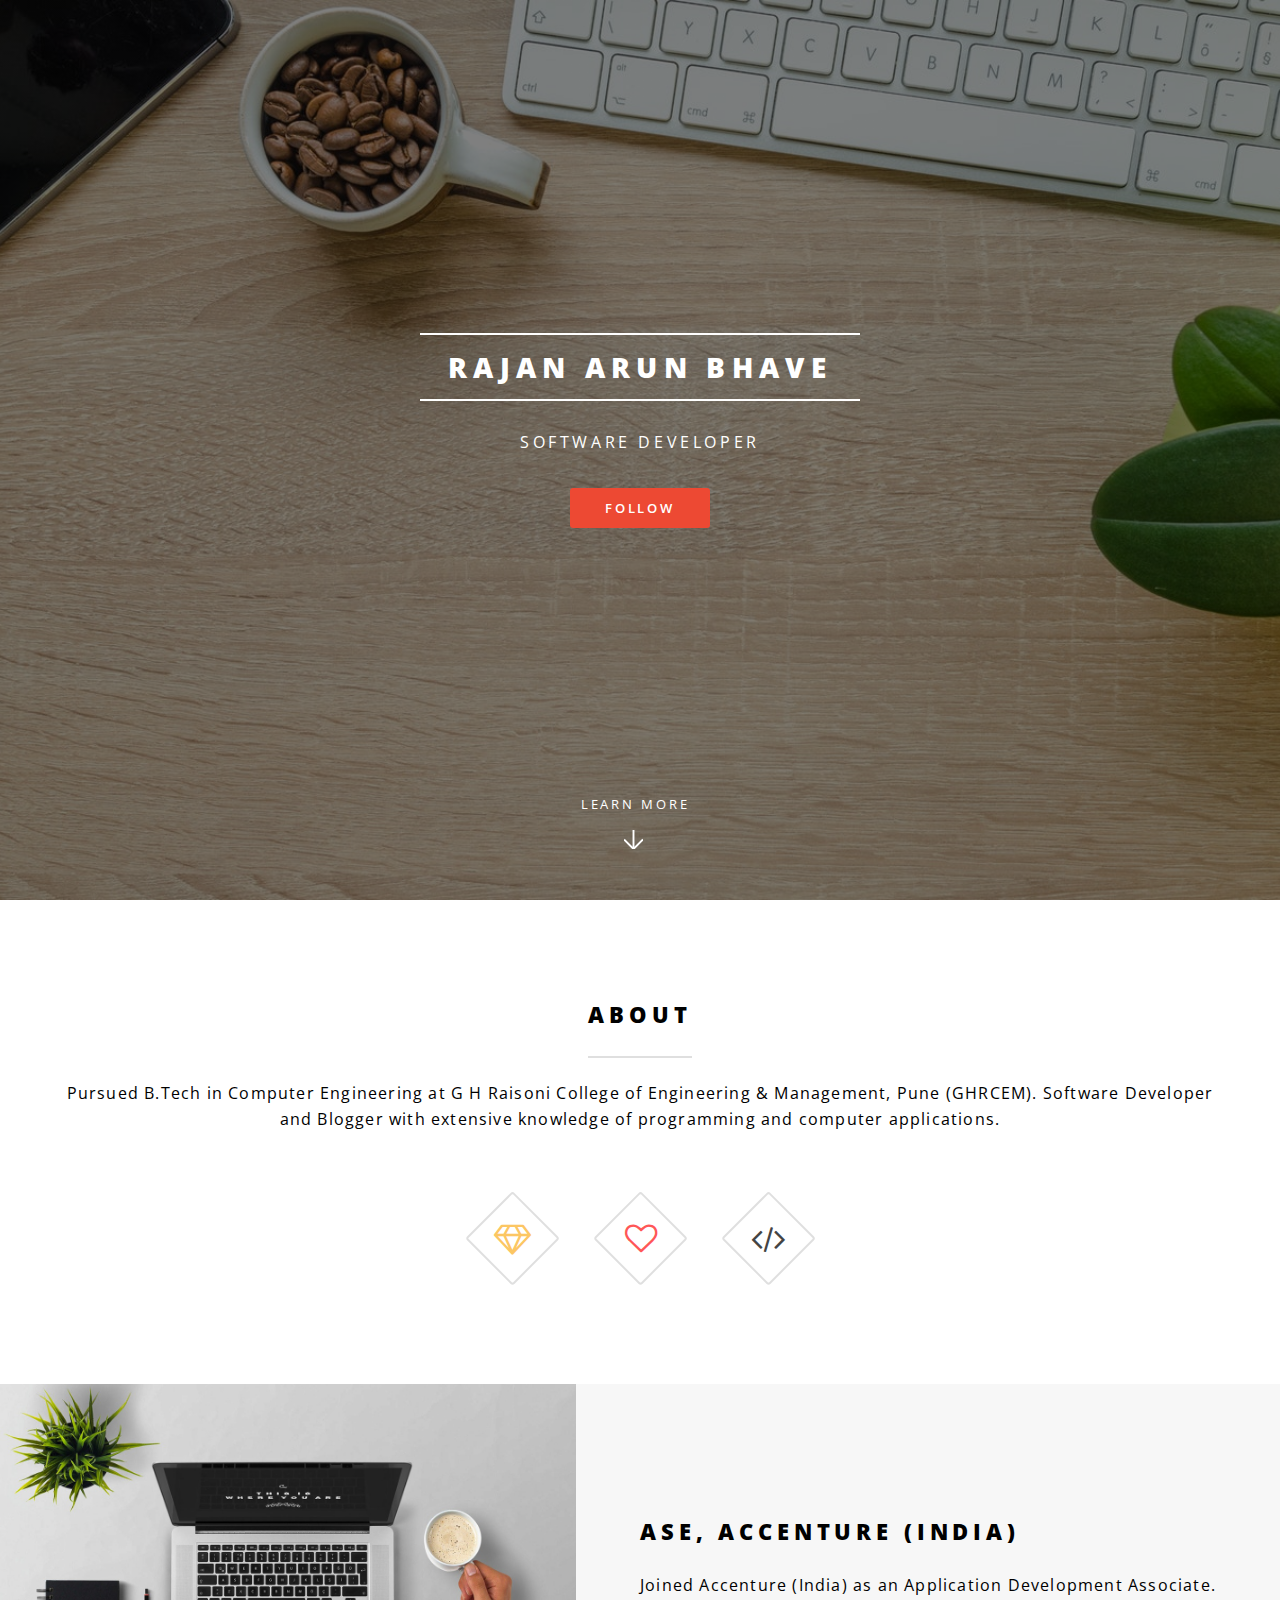
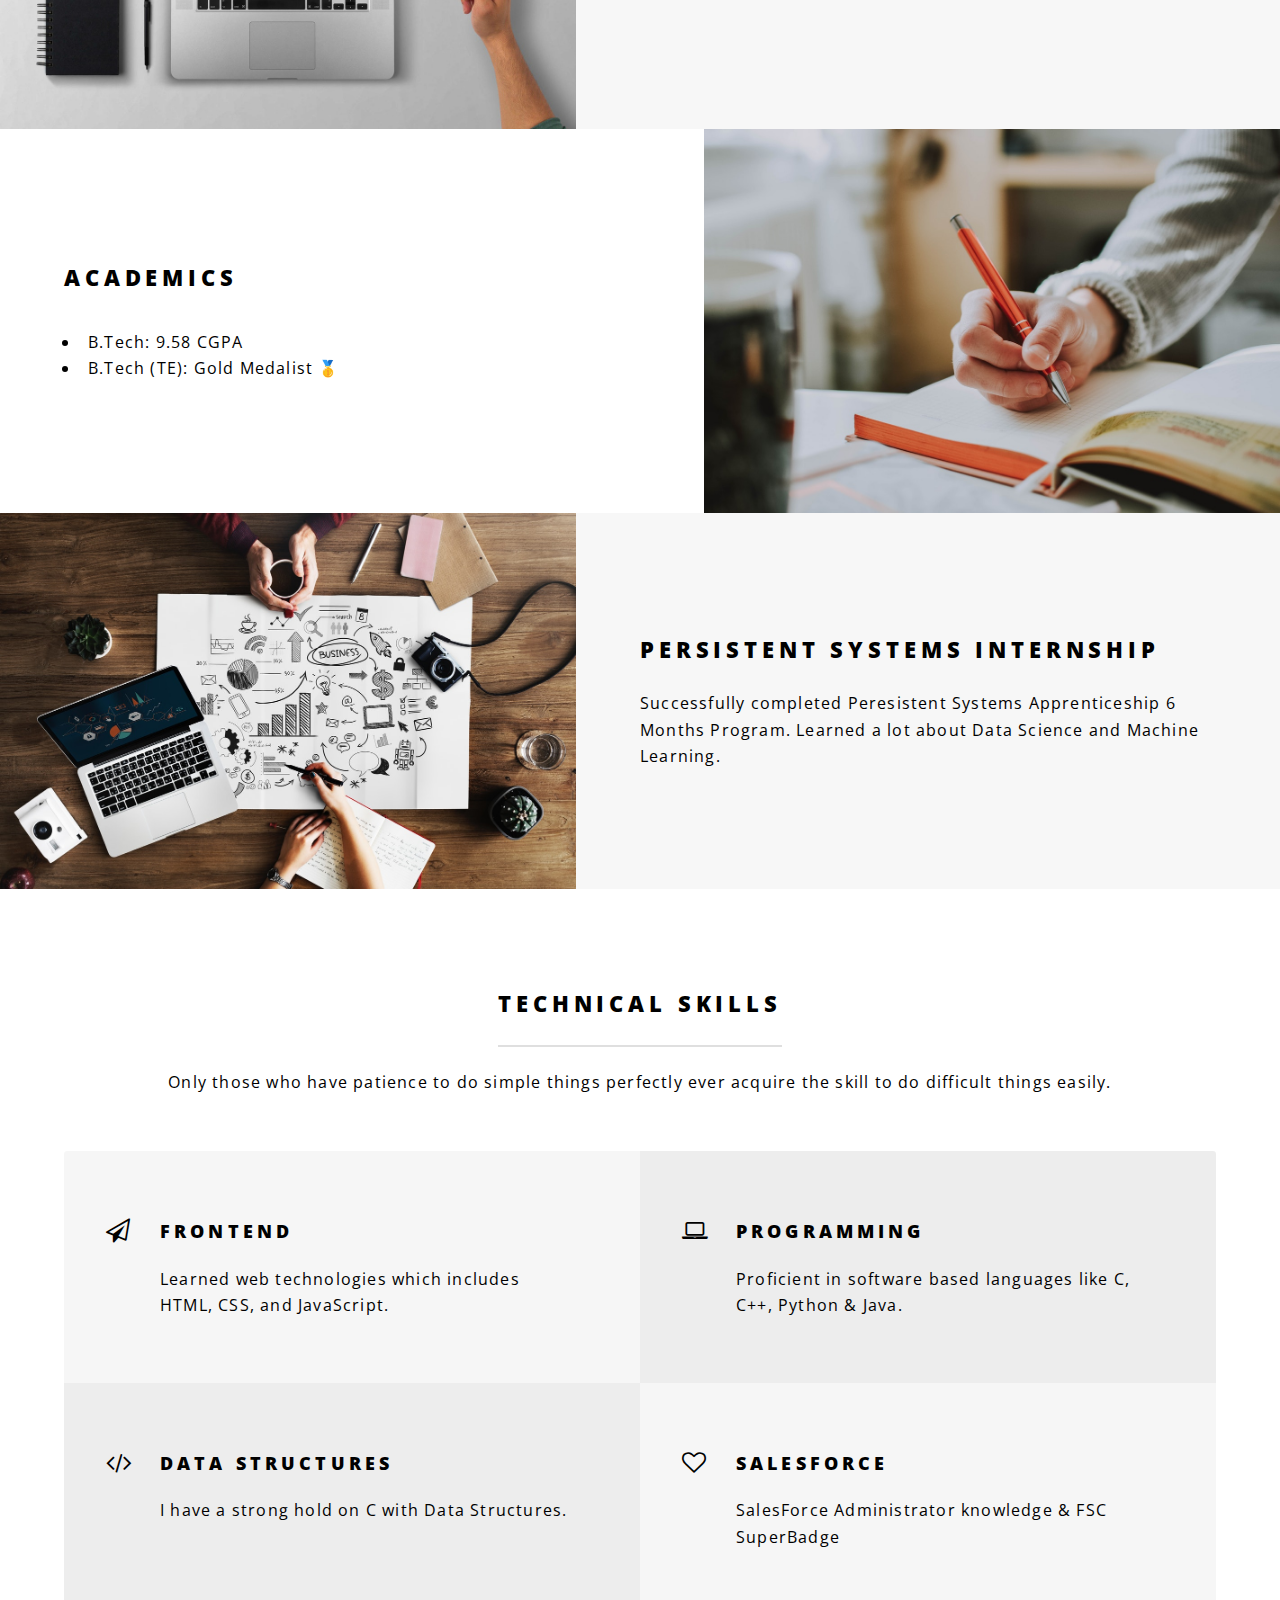
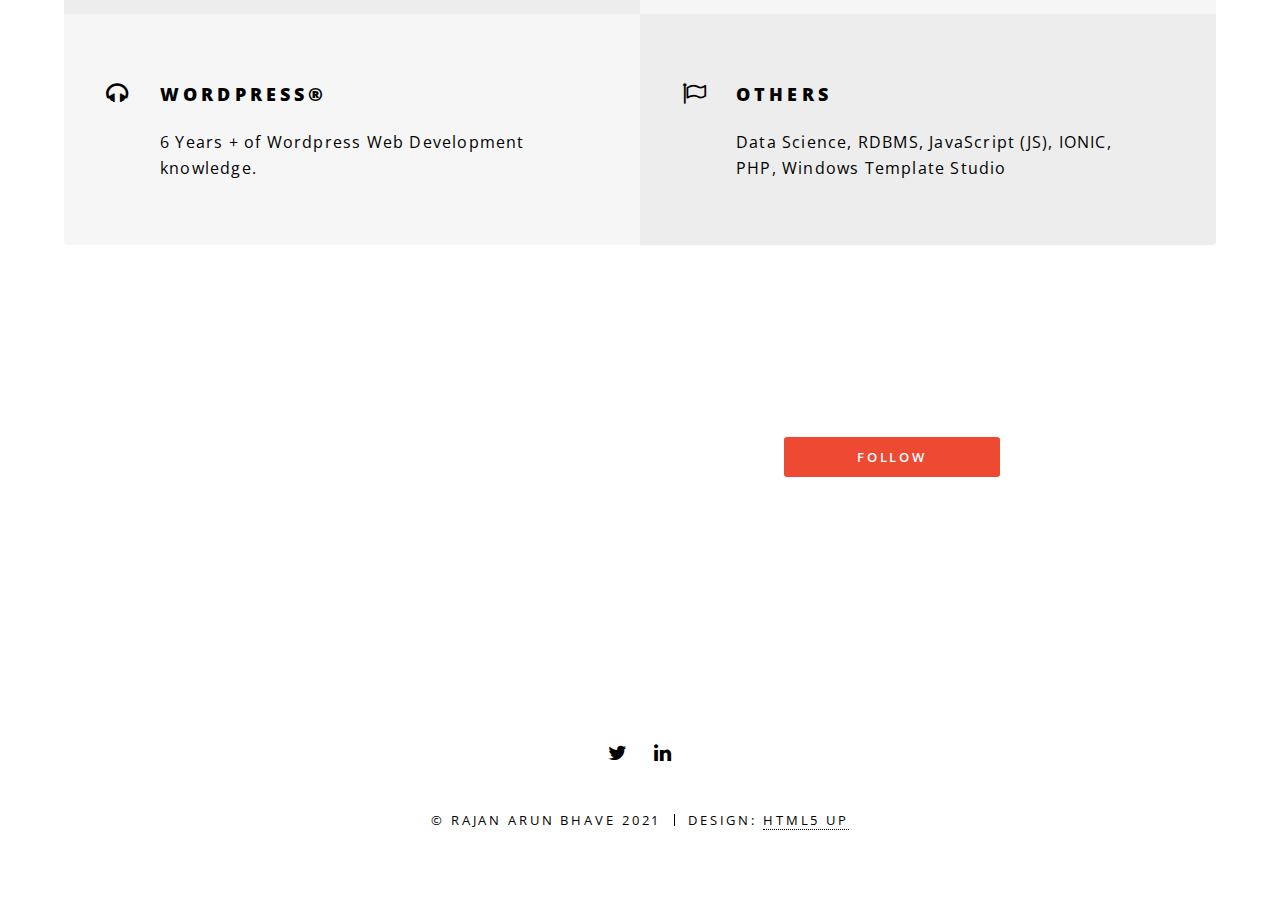
==== commit c6c7712b: "footer update 2" ====
--- a/index.html
+++ b/index.html
@@ -130,7 +130,8 @@
 						<ul class="icons">
 							<li><a href="https://twitter.com/rajanbhave" class="icon fa-twitter"><span class="label">Twitter</span></a></li>
 							<li><a href="https://in.linkedin.com/in/rajan-bhave-74969013a" class="icon fa-linkedin"><span class="label">Instagram</span></a></li>
-						<ul class="copyright">
+						</ul>
+							<ul class="copyright">
 							<li>&copy; Rajan Arun Bhave 2021</li><li>Design: <a href="http://html5up.net">HTML5 UP</a></li>
 						</ul>
 					</footer>
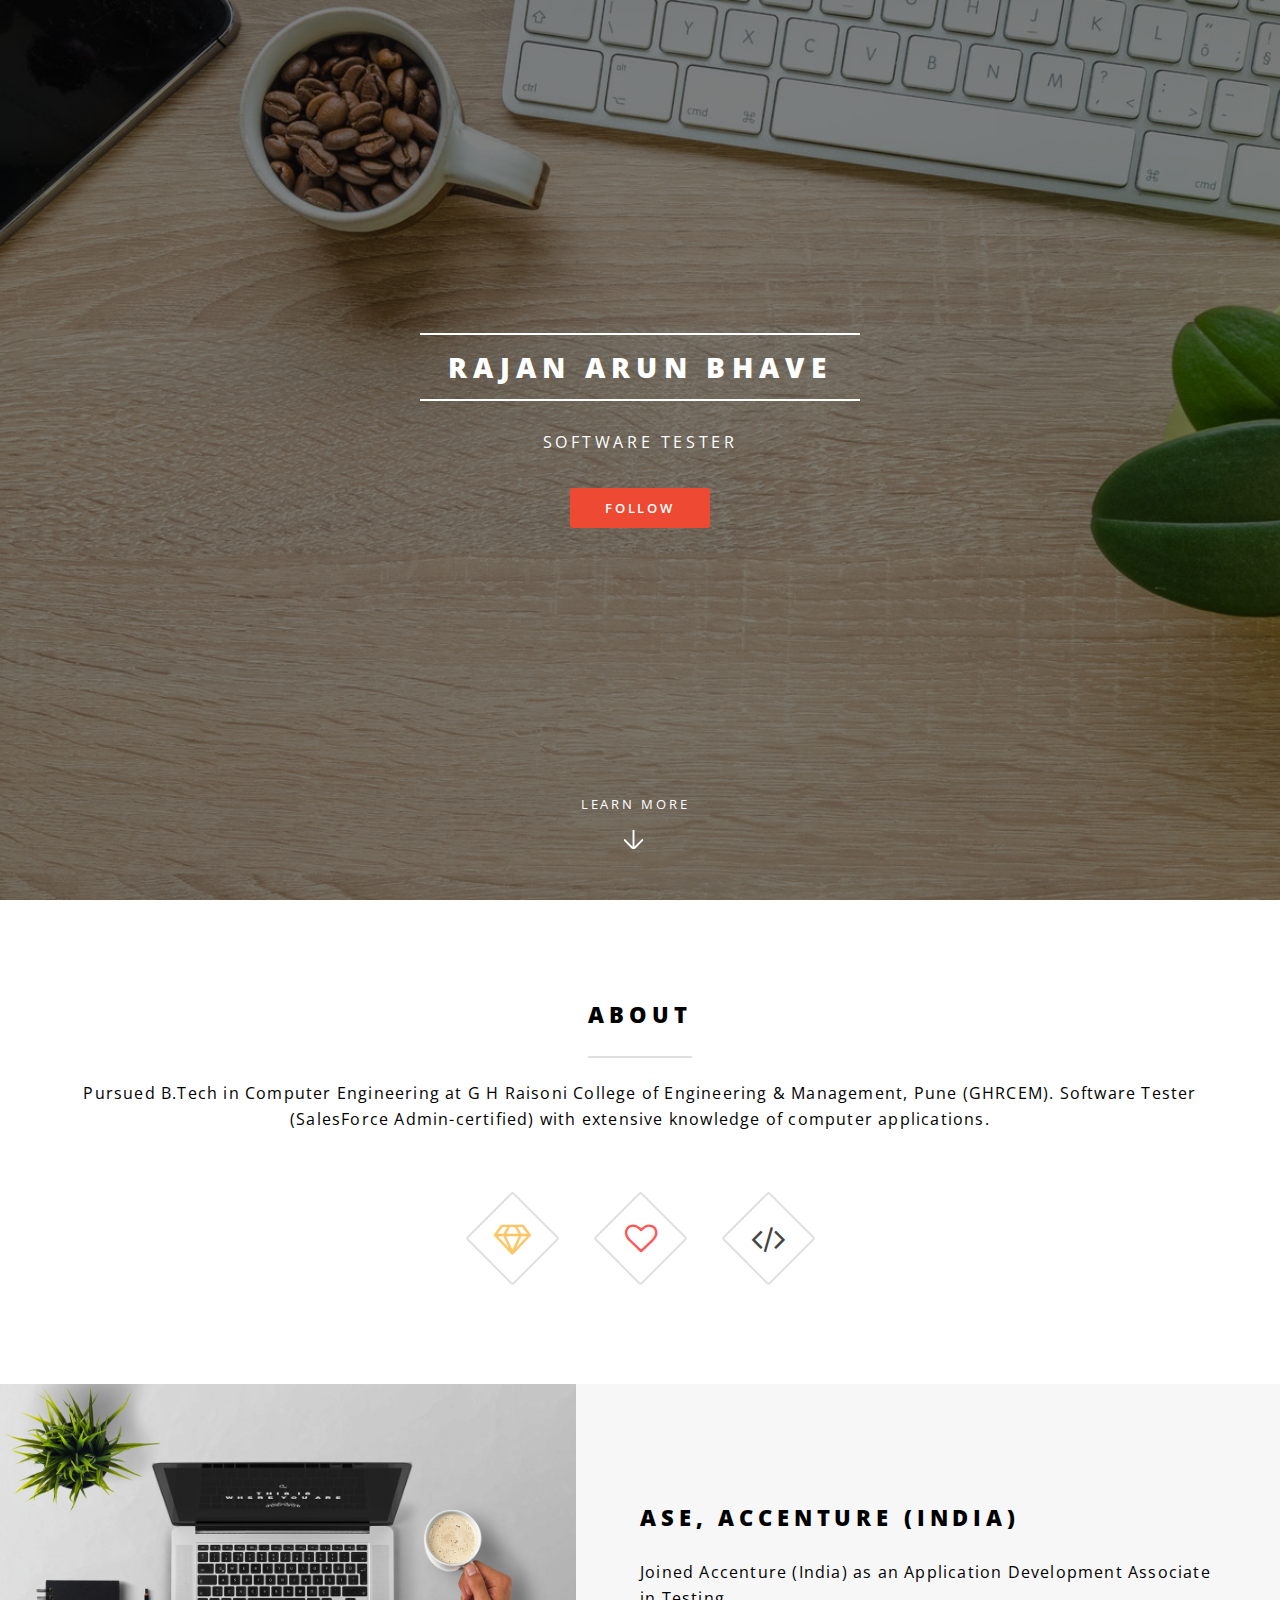
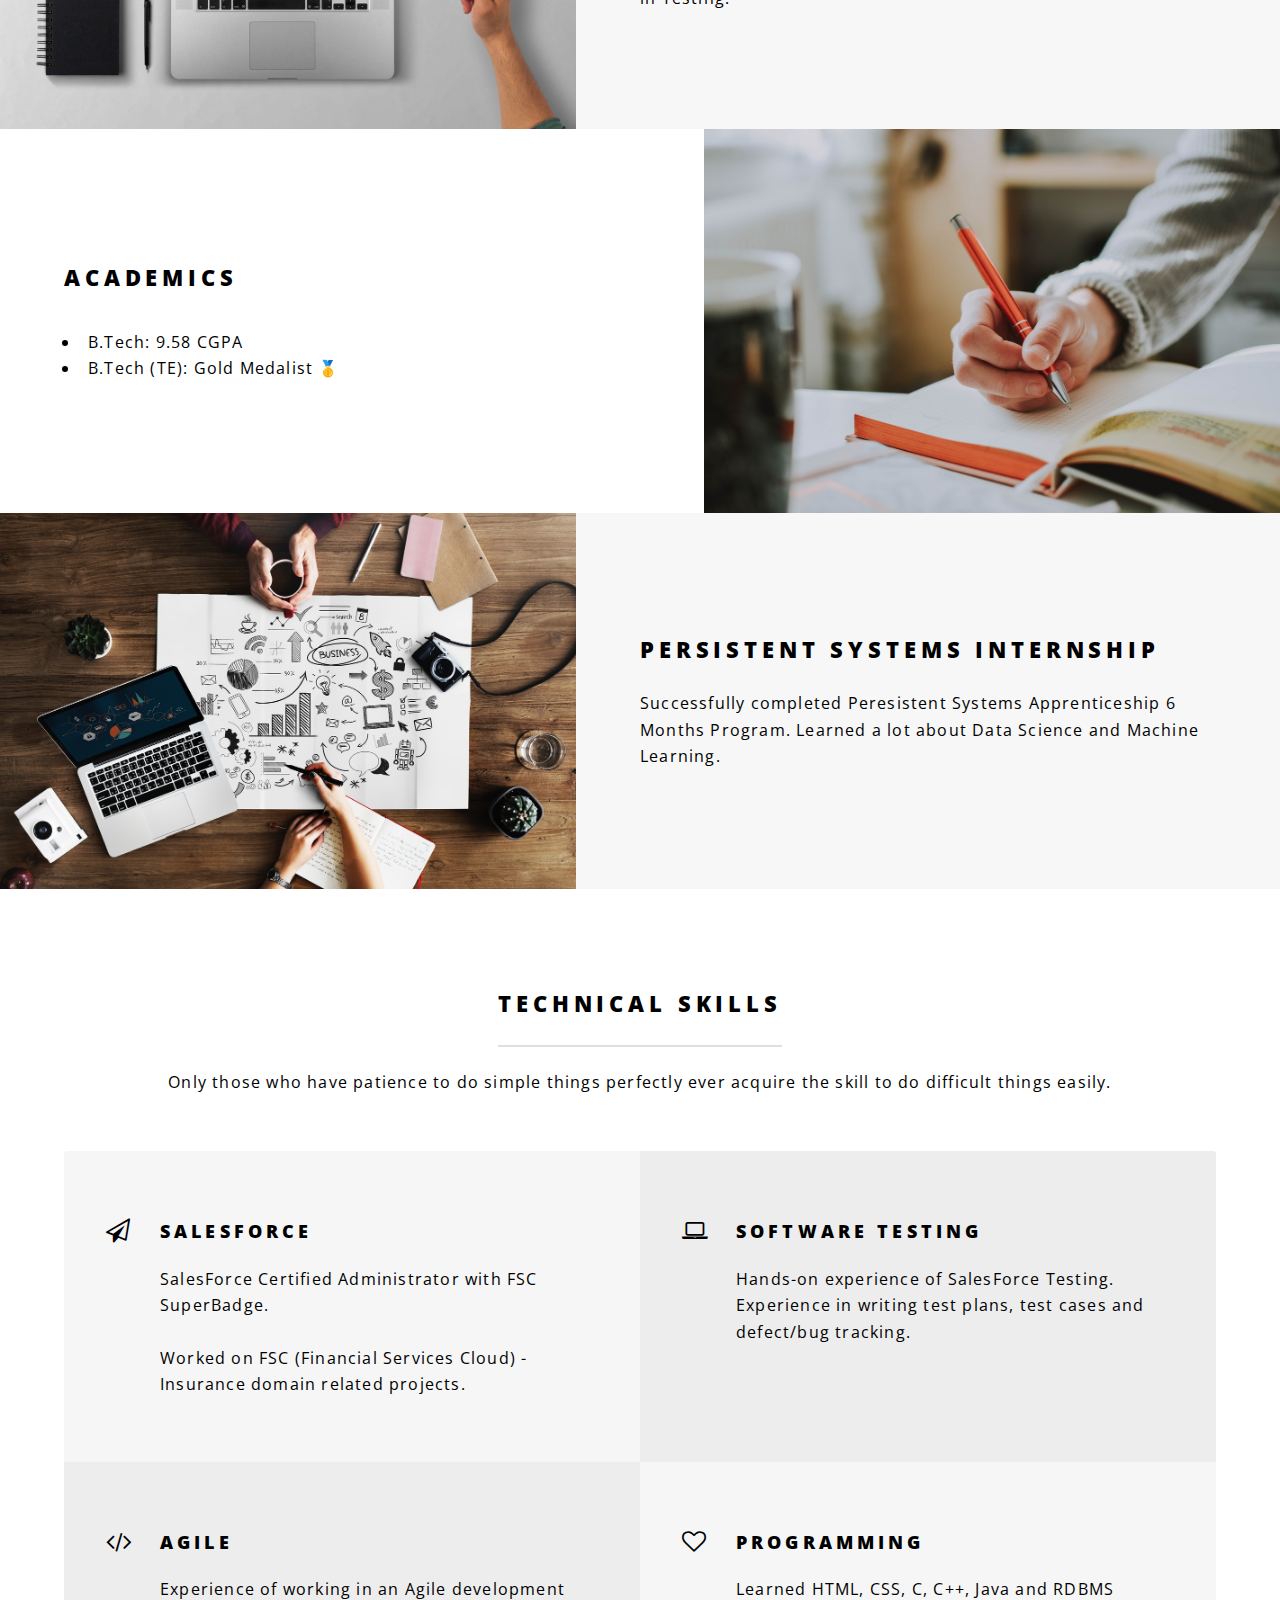
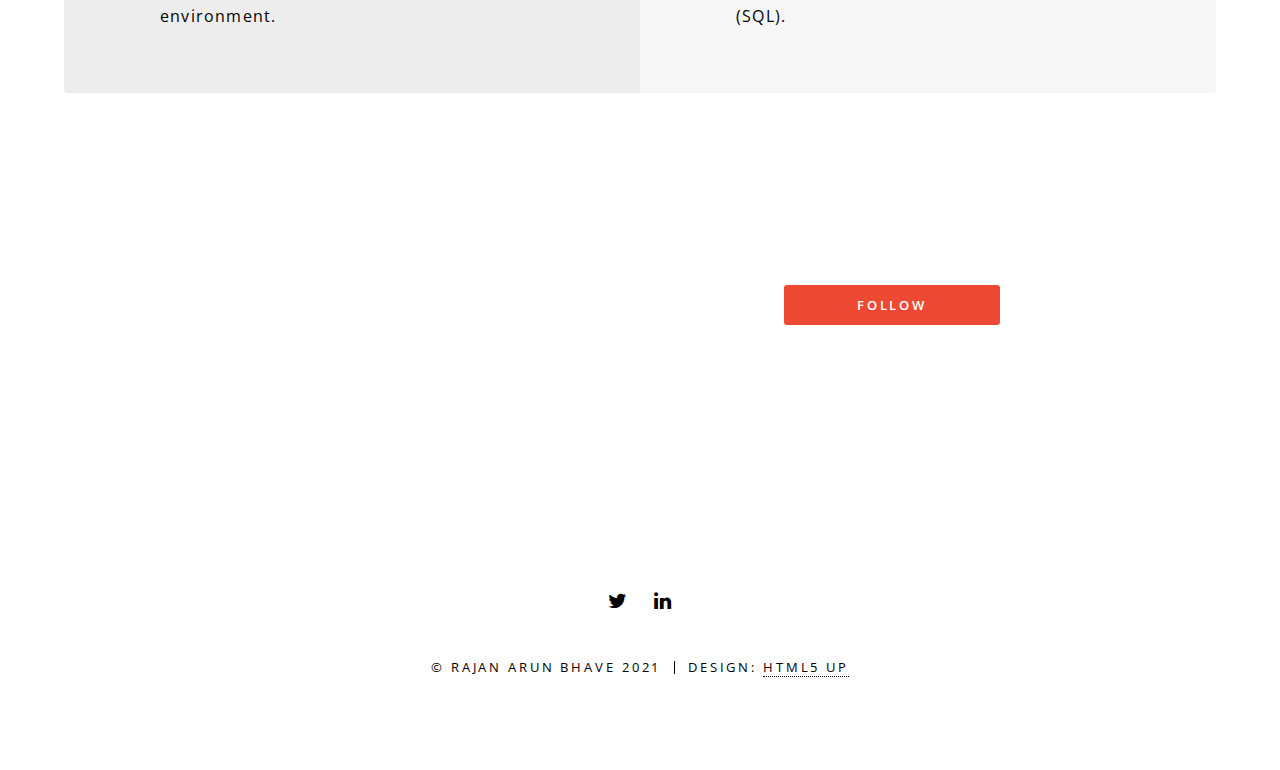
==== commit ad4eca38: "2022 update" ====
--- a/index.html
+++ b/index.html
@@ -29,7 +29,7 @@
 					<section id="banner">
 						<div class="inner">
 							<h2>Rajan Arun Bhave</h2>
-							<p id=headtext>Software Developer</p>
+							<p id=headtext>Software Tester</p>
 							<ul class="actions special">
 								<li><a href="https://twitter.com/rajanbhave" class="button primary">Follow</a></li>
 							</ul>
@@ -42,7 +42,7 @@
 						<div class="inner">
 							<header class="major">
 								<h2>About</h2>
-								<p>Pursued B.Tech in Computer Engineering at G H Raisoni College of Engineering & Management, Pune (GHRCEM). Software Developer and Blogger with extensive knowledge of programming and computer applications.</p>
+								<p>Pursued B.Tech in Computer Engineering at G H Raisoni College of Engineering & Management, Pune (GHRCEM). Software Tester (SalesForce Admin-certified) with extensive knowledge of computer applications.</p>
 							</header>
 							<ul class="icons major">
 								<li><span class="icon fa-diamond major style1"><span class="label">Lorem</span></span></li>
@@ -57,7 +57,7 @@
 						<section class="spotlight">
 							<div class="image"><img src="images/laptop desk.jpg" alt="" /></div><div class="content">
 								<h2 id=project>ASE, Accenture (India)</h2>
-								<p>Joined Accenture (India) as an Application Development Associate.</p>
+								<p>Joined Accenture (India) as an Application Development Associate in Testing.</p>
 							</div>
 						</section>
 						<section class="spotlight">
@@ -83,30 +83,26 @@
 							</header>
 							<ul class="features">
 								<li class="icon fa-paper-plane-o">
-									<h3>Frontend</h3>
-									<p>Learned web technologies which includes HTML, CSS, and JavaScript.</p>
+									<h3>SalesForce</h3>
+									<p>SalesForce Certified Administrator with FSC SuperBadge.<br>
+										<br>
+								       Worked on FSC (Financial Services Cloud) - Insurance domain related projects.
+									</p>
 								</li>
 								<li class="icon fa-laptop">
-									<h3>Programming</h3>
-									<p>Proficient in software based languages like C, C++, Python & Java.</p>
+									<h3>Software Testing</h3>
+									<p>Hands-on experience of SalesForce Testing.
+									   Experience in writing test plans, test cases and defect/bug tracking.
+									</p>
 								</li>
 								<li class="icon fa-code">
-									<h3>Data Structures</h3>
-									<p>I have a strong hold on C with Data Structures.</p>
+									<h3>Agile</h3>
+									<p>Experience of working in an Agile development environment.</p>
 								</li>
 								<li class="icon fa-heart-o">
-									<h3>SalesForce</h3>
-									<p>SalesForce Administrator knowledge & FSC SuperBadge</p>
-								</li>
-								<li class="icon fa-headphones">
-									<h3>WordPress®</h3>
-									<p>6 Years + of Wordpress Web Development knowledge.</p>
-								</li>
-								<li class="icon fa-flag-o">
-									<h3>Others</h3>
-									<p>Data Science, RDBMS, JavaScript (JS), IONIC, PHP, Windows Template Studio</p>
-								</li>
-								
+									<h3>Programming</h3>
+									<p>Learned HTML, CSS, C, C++, Java and RDBMS (SQL). </p>
+								</li>								
 							</ul>
 						</div>
 					</section>
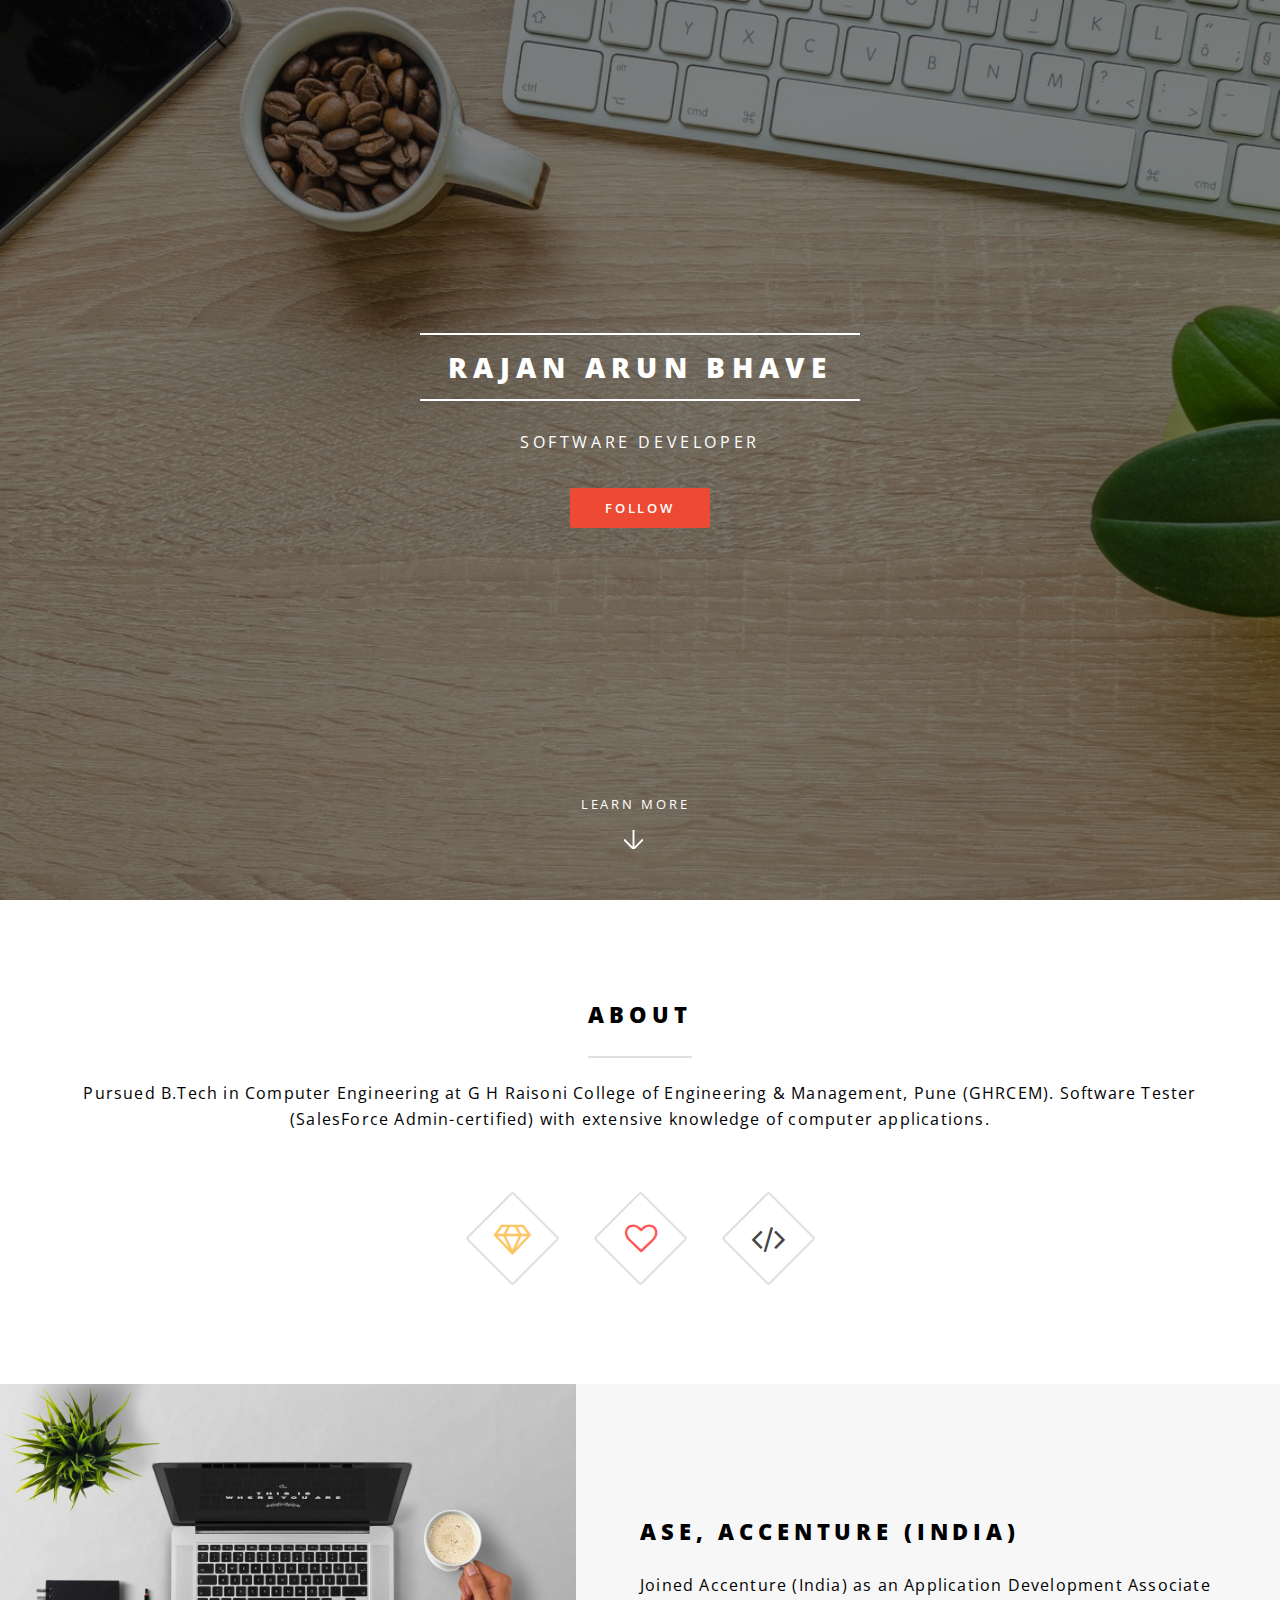
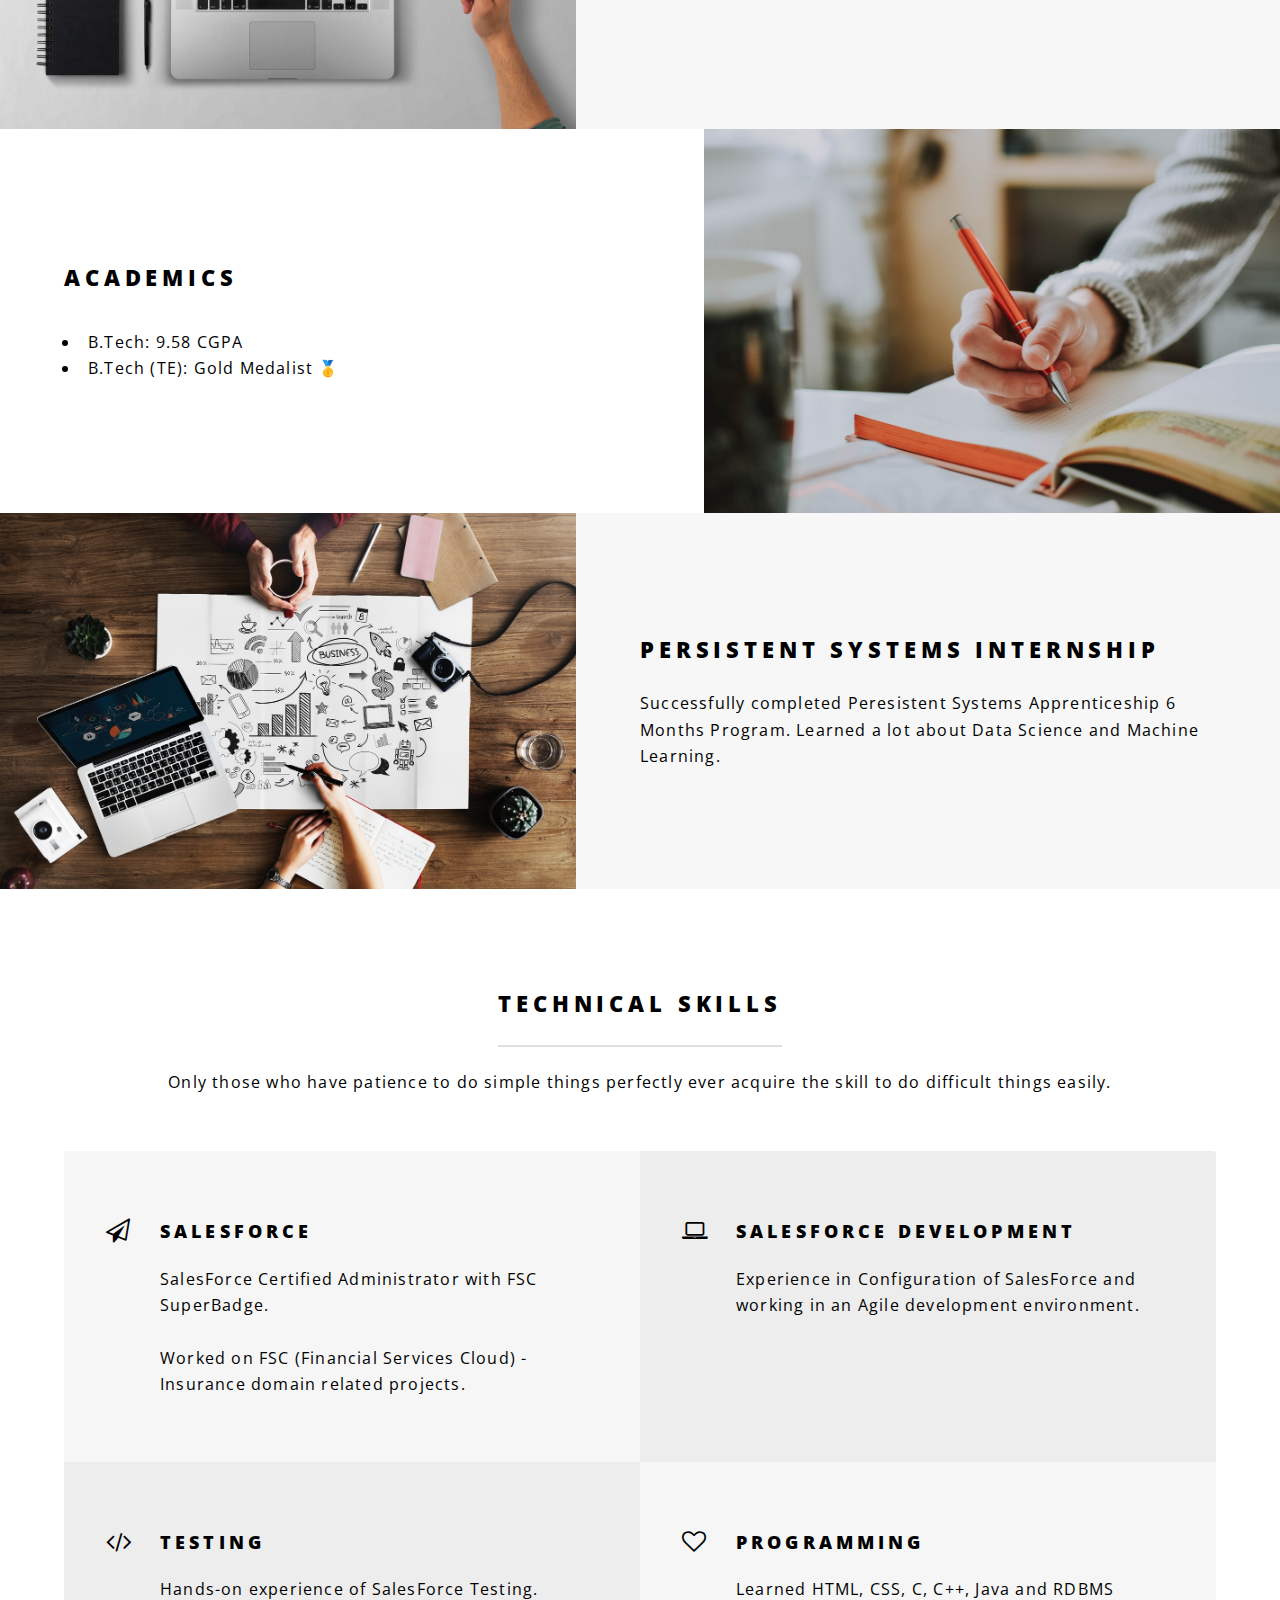
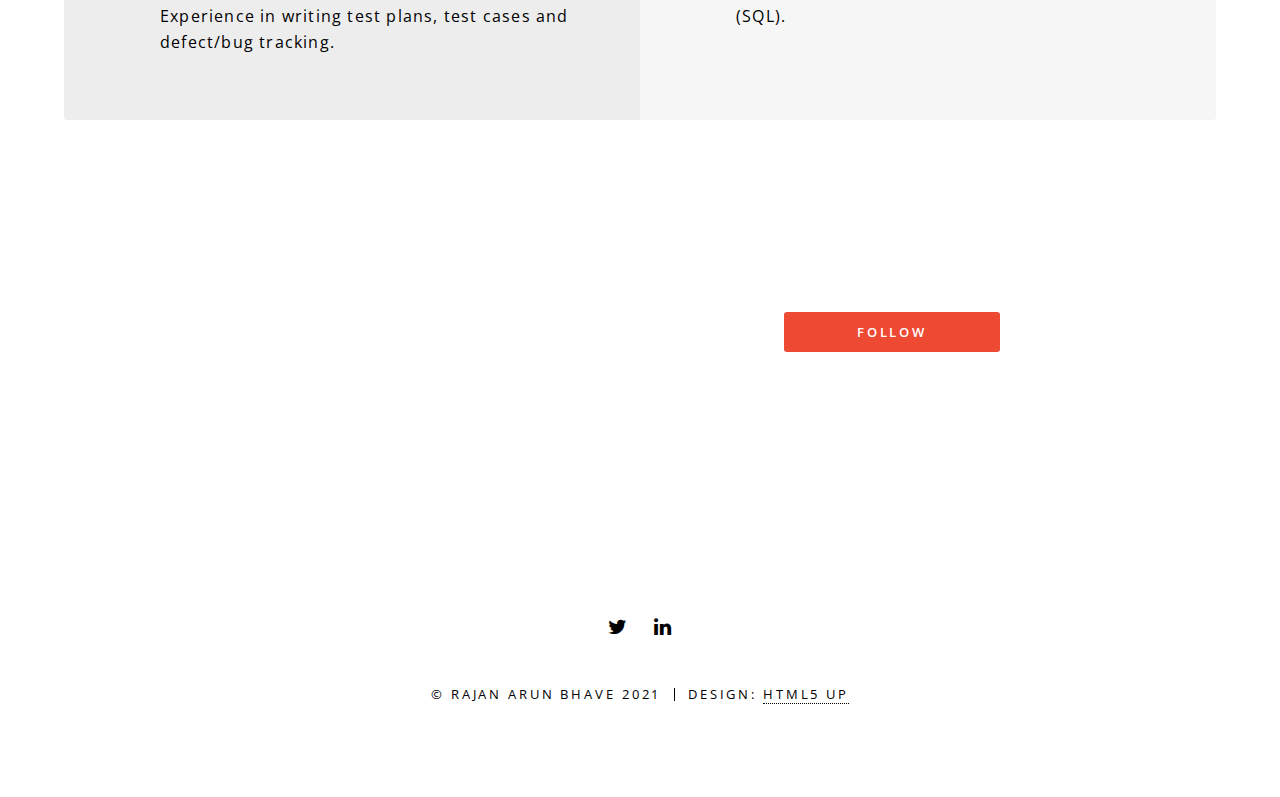
==== commit 66c414b5: "2022 update 2" ====
--- a/index.html
+++ b/index.html
@@ -29,7 +29,7 @@
 					<section id="banner">
 						<div class="inner">
 							<h2>Rajan Arun Bhave</h2>
-							<p id=headtext>Software Tester</p>
+							<p id=headtext>Software Developer</p>
 							<ul class="actions special">
 								<li><a href="https://twitter.com/rajanbhave" class="button primary">Follow</a></li>
 							</ul>
@@ -57,7 +57,7 @@
 						<section class="spotlight">
 							<div class="image"><img src="images/laptop desk.jpg" alt="" /></div><div class="content">
 								<h2 id=project>ASE, Accenture (India)</h2>
-								<p>Joined Accenture (India) as an Application Development Associate in Testing.</p>
+								<p>Joined Accenture (India) as an Application Development Associate</p>
 							</div>
 						</section>
 						<section class="spotlight">
@@ -90,14 +90,15 @@
 									</p>
 								</li>
 								<li class="icon fa-laptop">
-									<h3>Software Testing</h3>
-									<p>Hands-on experience of SalesForce Testing.
-									   Experience in writing test plans, test cases and defect/bug tracking.
+									<h3>SalesForce Development</h3>
+									<p>Experience in Configuration of SalesForce and working in an Agile development environment.
 									</p>
 								</li>
 								<li class="icon fa-code">
-									<h3>Agile</h3>
-									<p>Experience of working in an Agile development environment.</p>
+									<h3>Testing</h3>
+									<p>Hands-on experience of SalesForce Testing.
+									   Experience in writing test plans, test cases and defect/bug tracking.
+									   </p>
 								</li>
 								<li class="icon fa-heart-o">
 									<h3>Programming</h3>
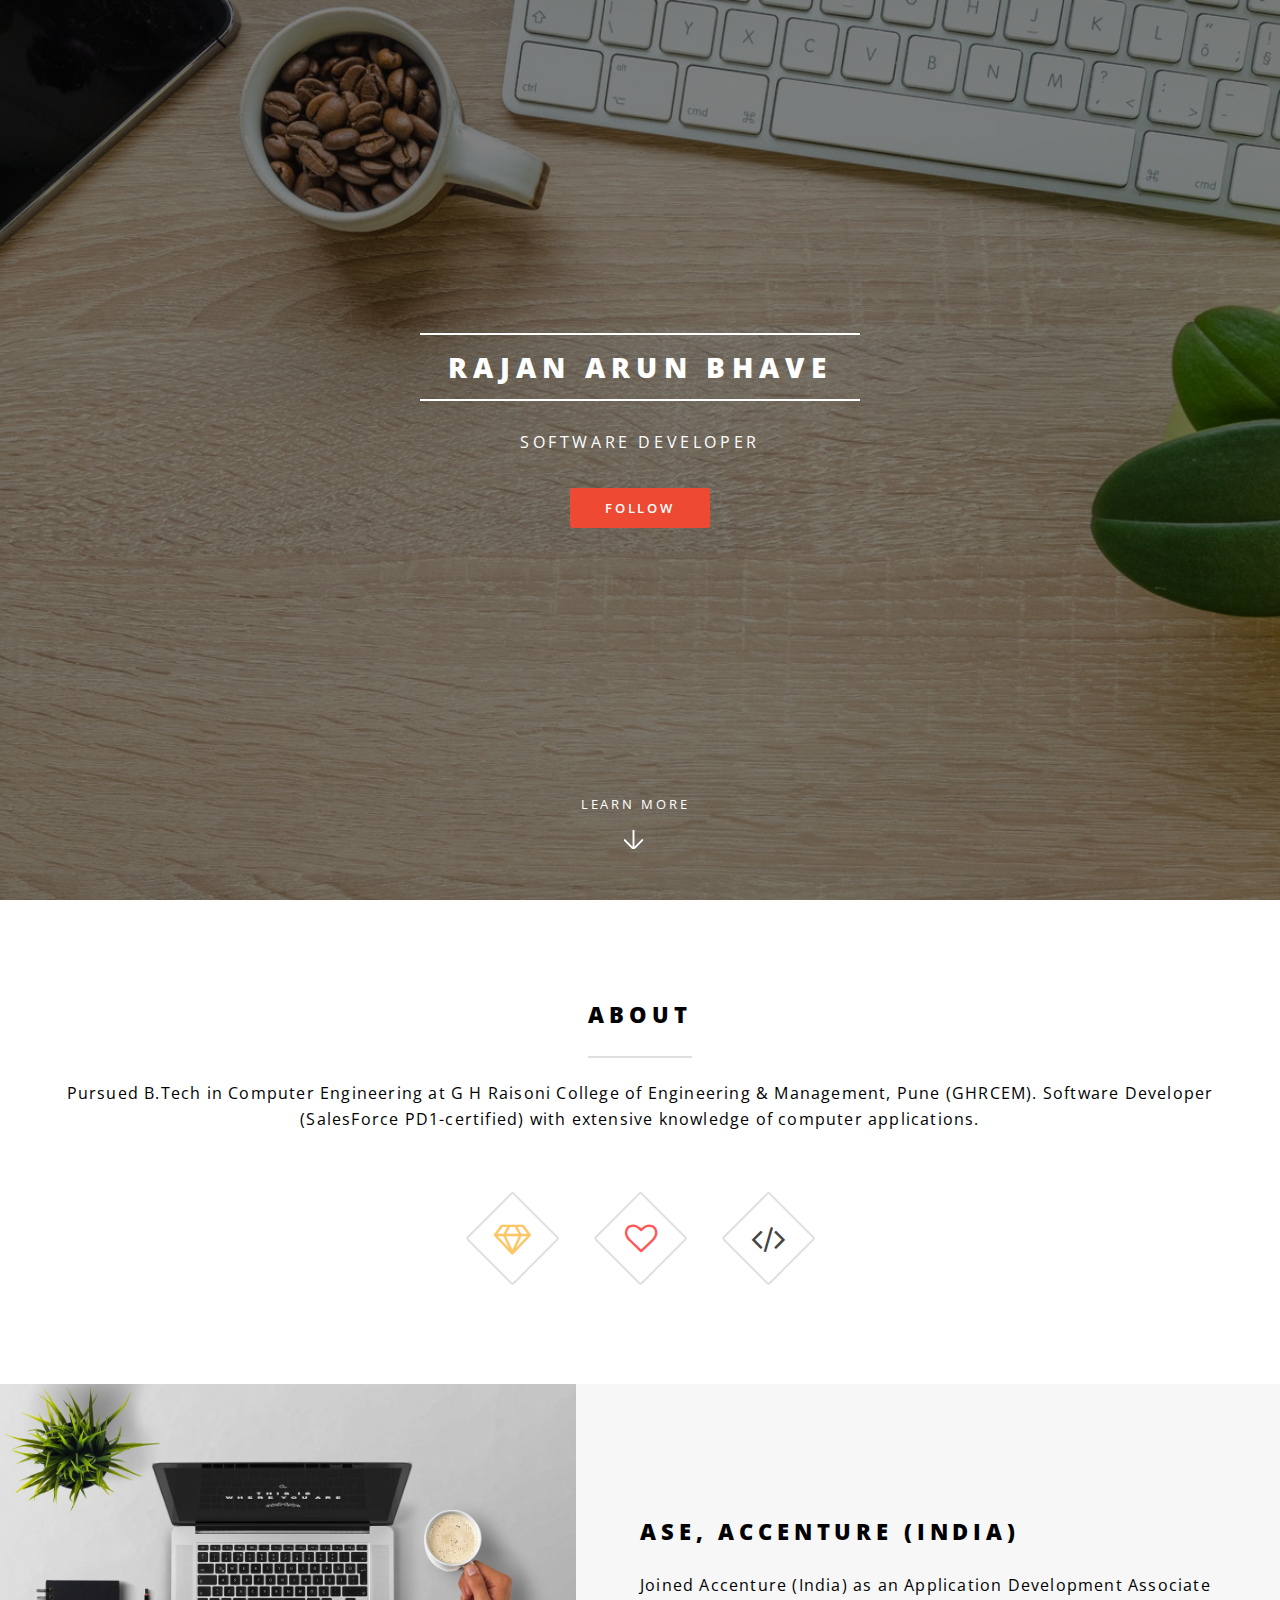
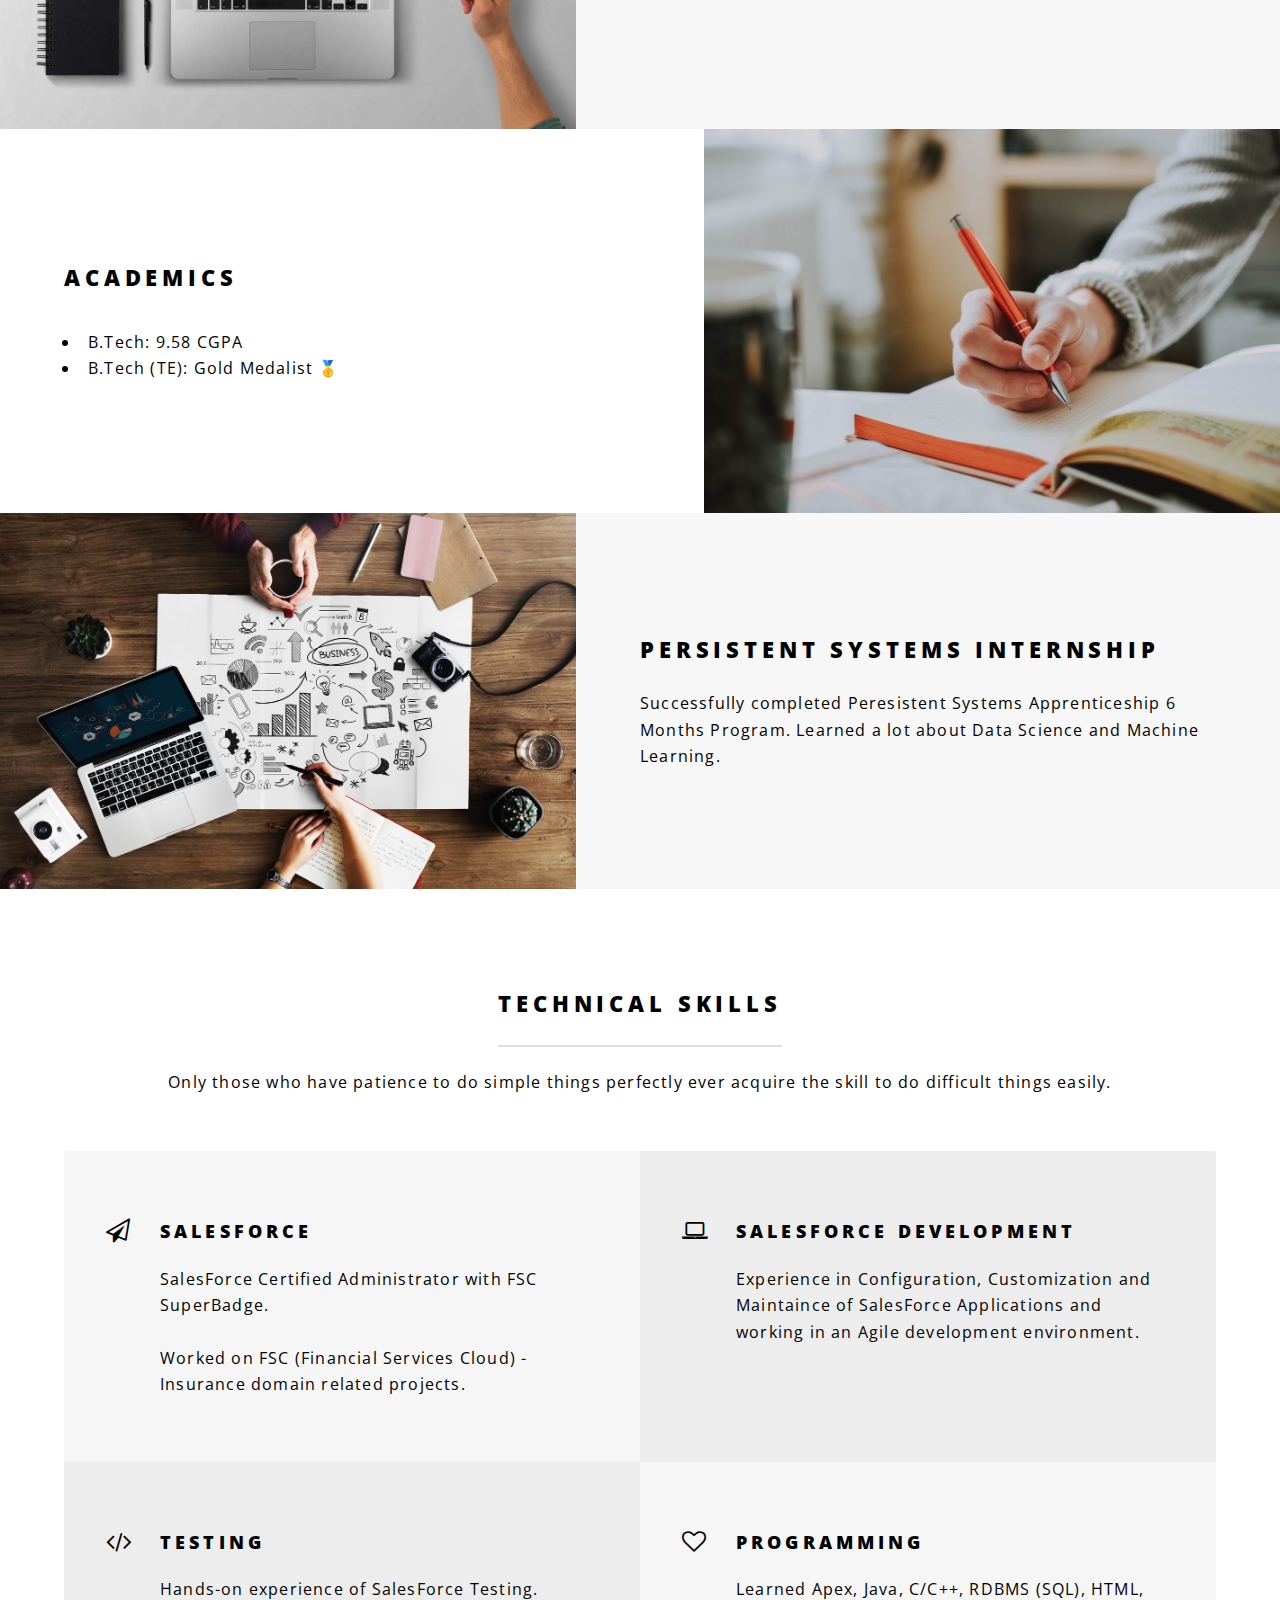
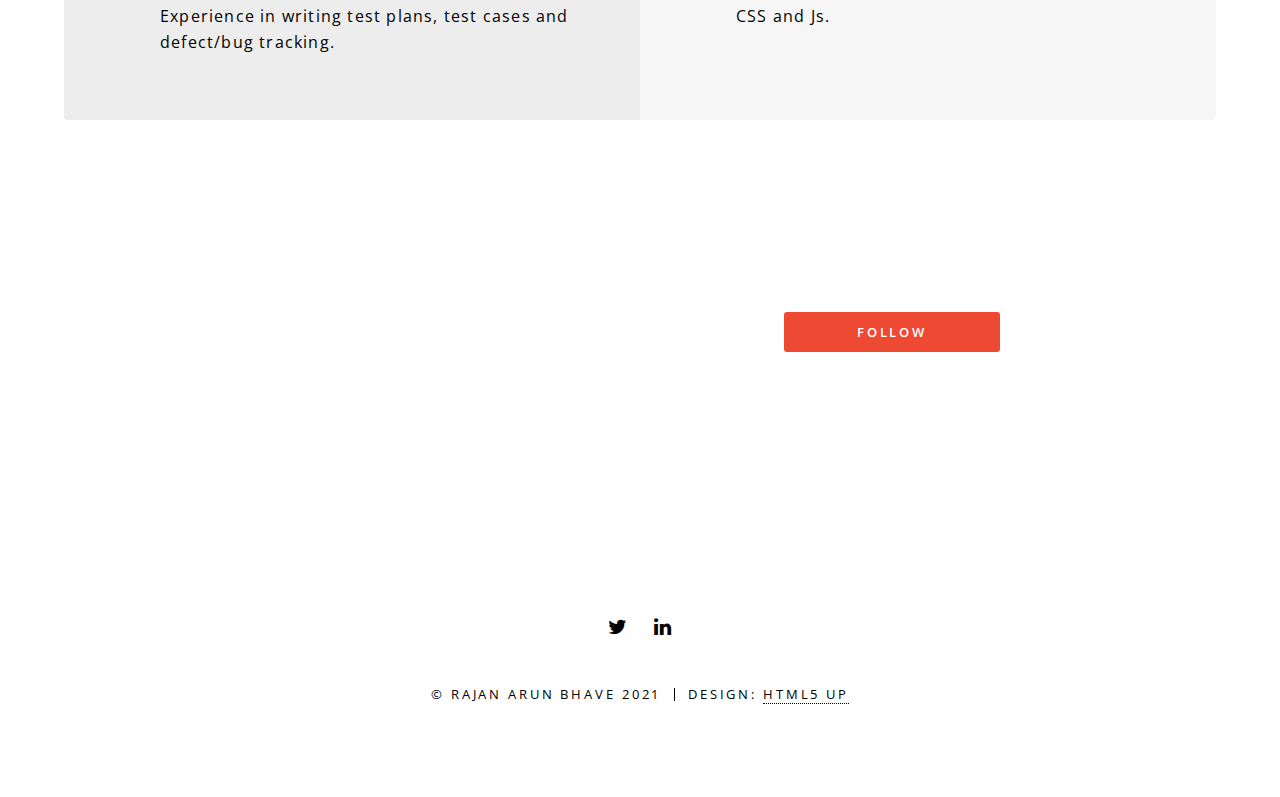
==== commit eef7c0b2: "june update" ====
--- a/index.html
+++ b/index.html
@@ -42,7 +42,7 @@
 						<div class="inner">
 							<header class="major">
 								<h2>About</h2>
-								<p>Pursued B.Tech in Computer Engineering at G H Raisoni College of Engineering & Management, Pune (GHRCEM). Software Tester (SalesForce Admin-certified) with extensive knowledge of computer applications.</p>
+								<p>Pursued B.Tech in Computer Engineering at G H Raisoni College of Engineering & Management, Pune (GHRCEM). Software Developer (SalesForce PD1-certified) with extensive knowledge of computer applications.</p>
 							</header>
 							<ul class="icons major">
 								<li><span class="icon fa-diamond major style1"><span class="label">Lorem</span></span></li>
@@ -91,7 +91,7 @@
 								</li>
 								<li class="icon fa-laptop">
 									<h3>SalesForce Development</h3>
-									<p>Experience in Configuration of SalesForce and working in an Agile development environment.
+									<p>Experience in Configuration, Customization and Maintaince of SalesForce Applications and working in an Agile development environment. 
 									</p>
 								</li>
 								<li class="icon fa-code">
@@ -102,7 +102,7 @@
 								</li>
 								<li class="icon fa-heart-o">
 									<h3>Programming</h3>
-									<p>Learned HTML, CSS, C, C++, Java and RDBMS (SQL). </p>
+									<p>Learned Apex, Java, C/C++, RDBMS (SQL), HTML, CSS and Js. </p>
 								</li>								
 							</ul>
 						</div>
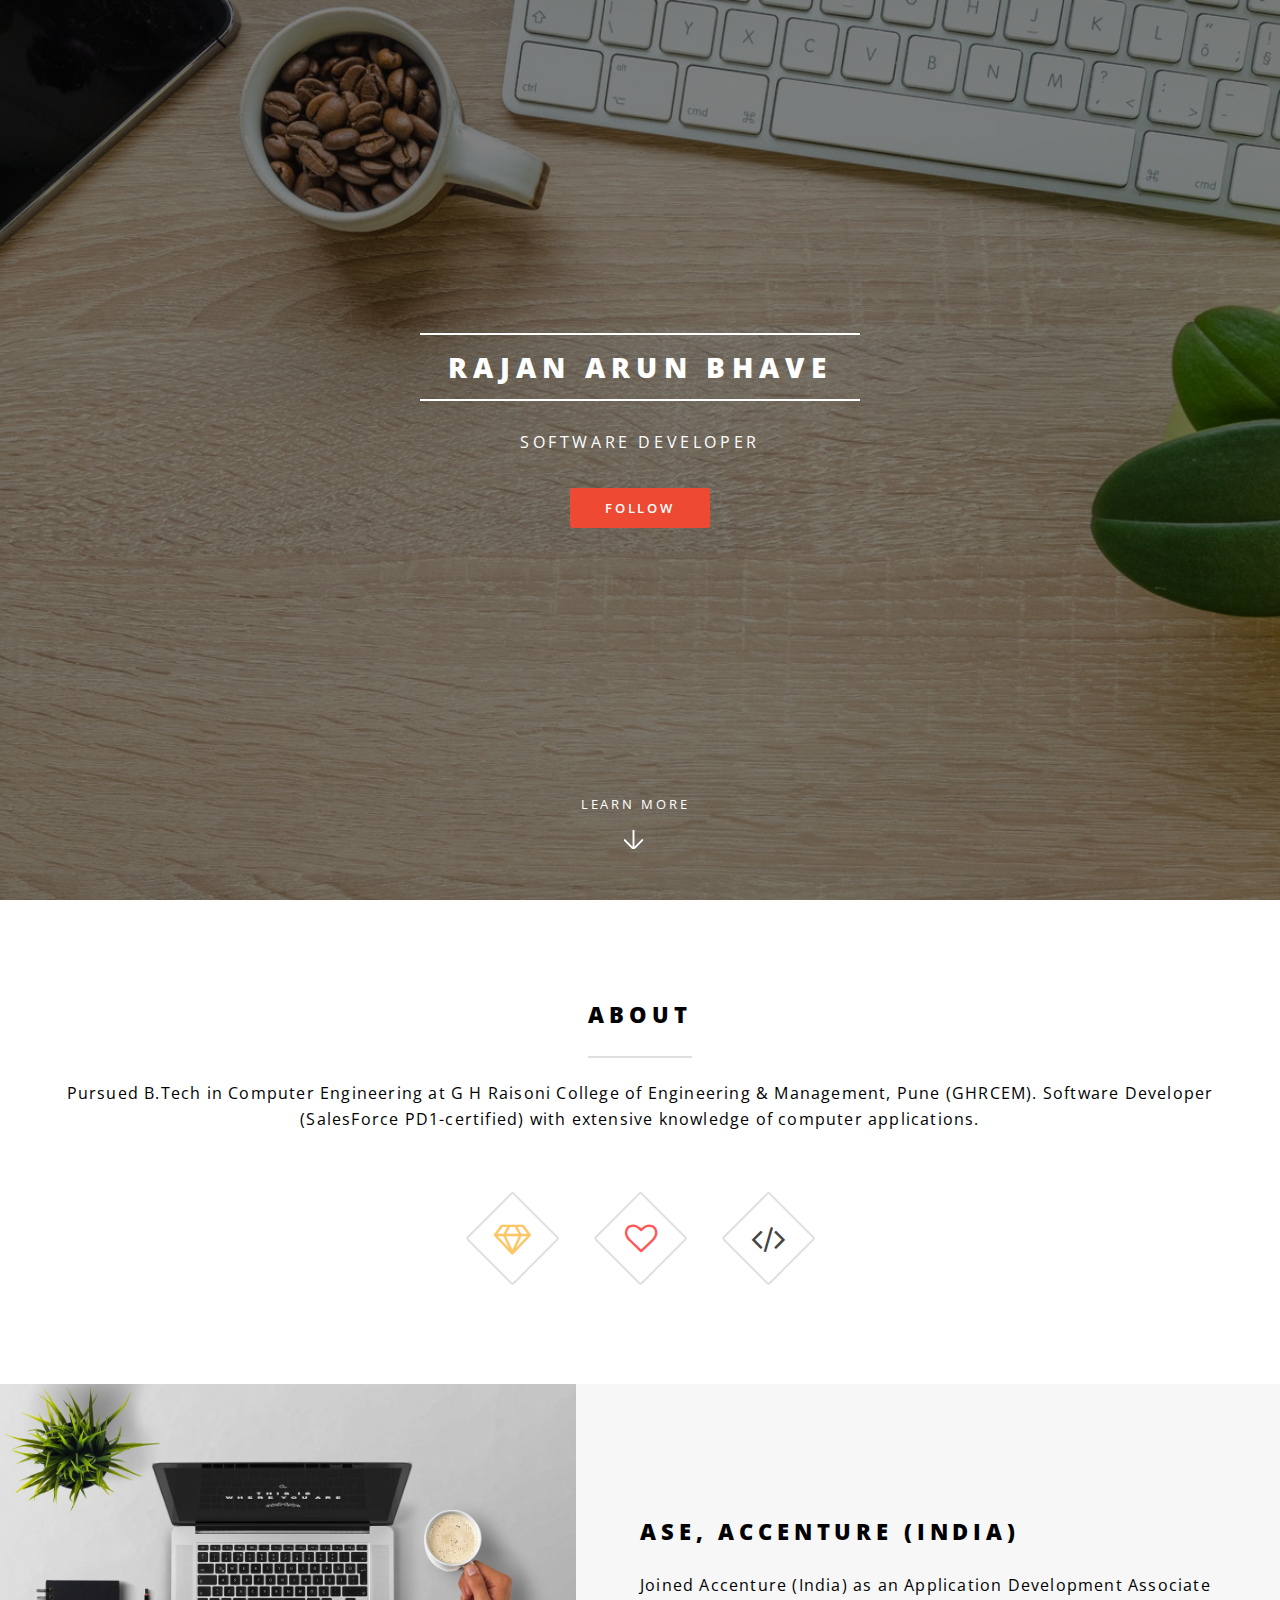
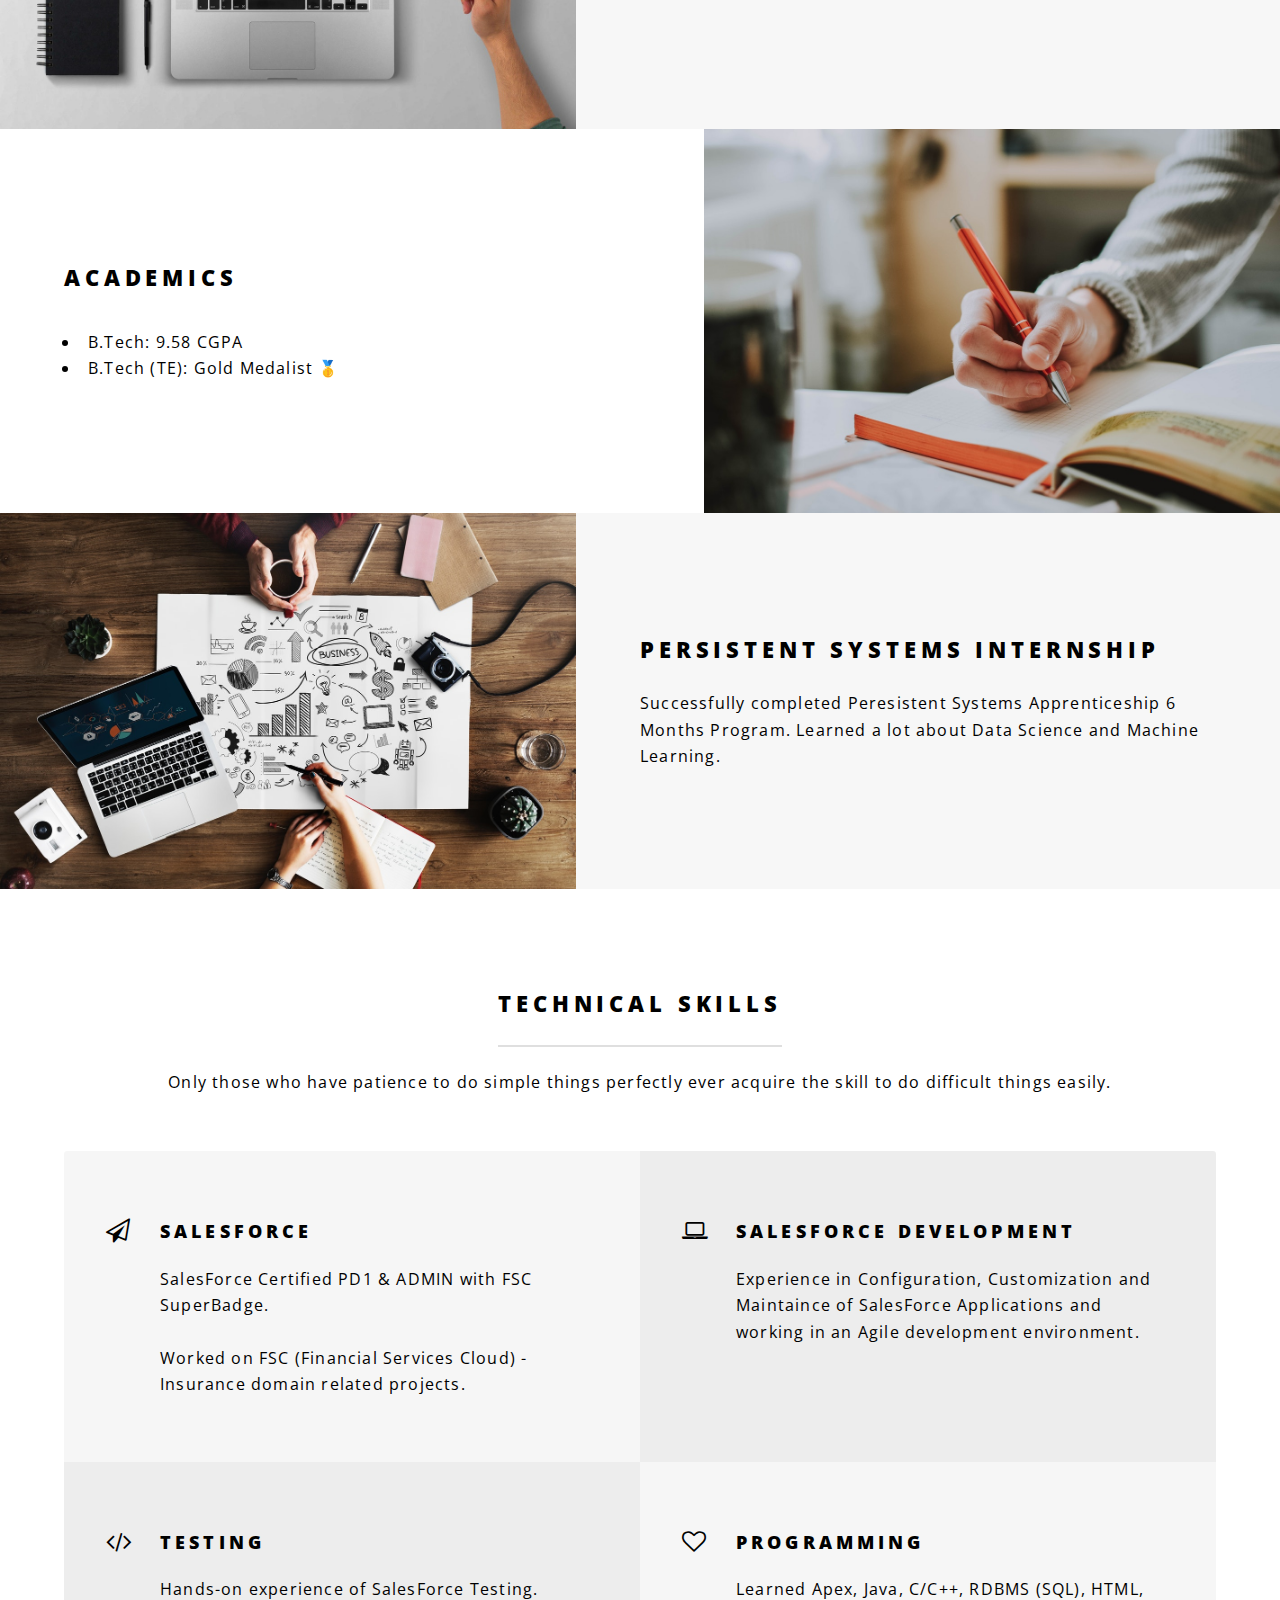
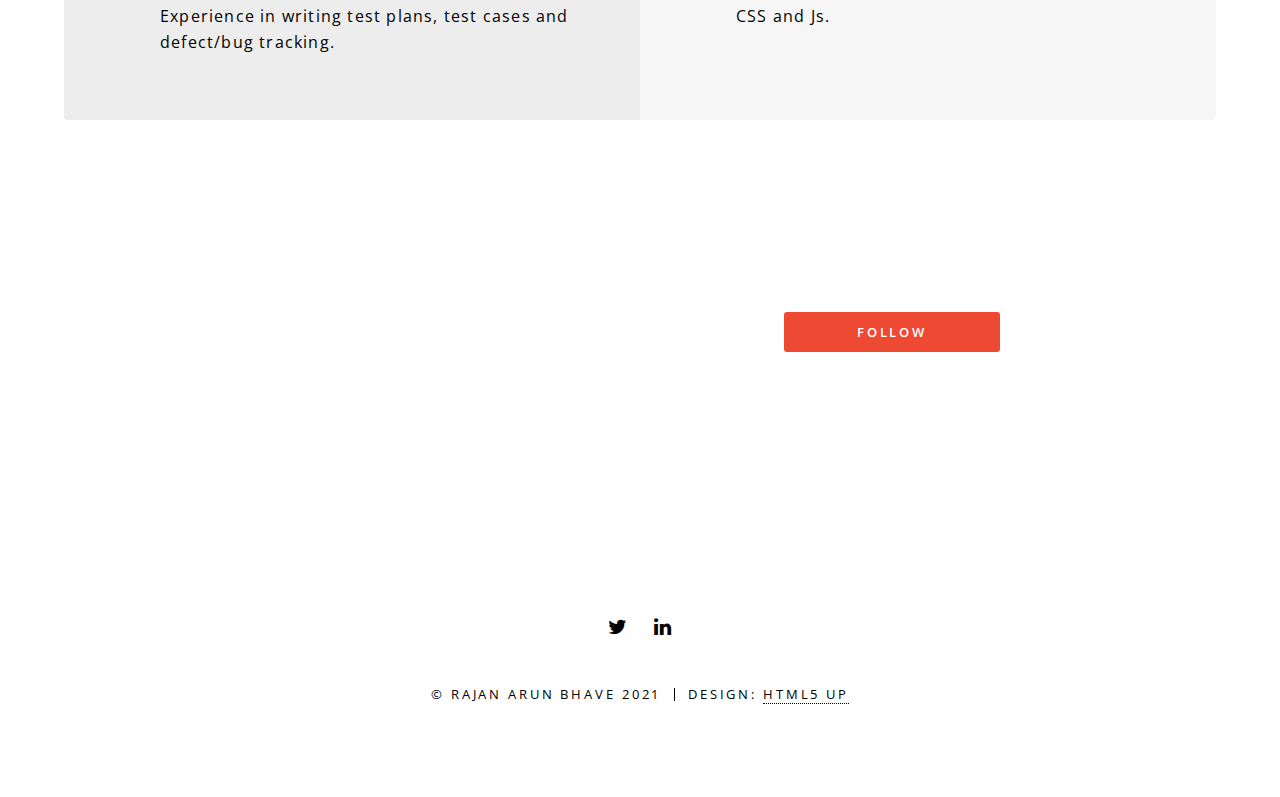
==== commit 7797e059: "July update" ====
--- a/index.html
+++ b/index.html
@@ -84,7 +84,7 @@
 							<ul class="features">
 								<li class="icon fa-paper-plane-o">
 									<h3>SalesForce</h3>
-									<p>SalesForce Certified Administrator with FSC SuperBadge.<br>
+									<p>SalesForce Certified PD1 & ADMIN with FSC SuperBadge.<br>
 										<br>
 								       Worked on FSC (Financial Services Cloud) - Insurance domain related projects.
 									</p>
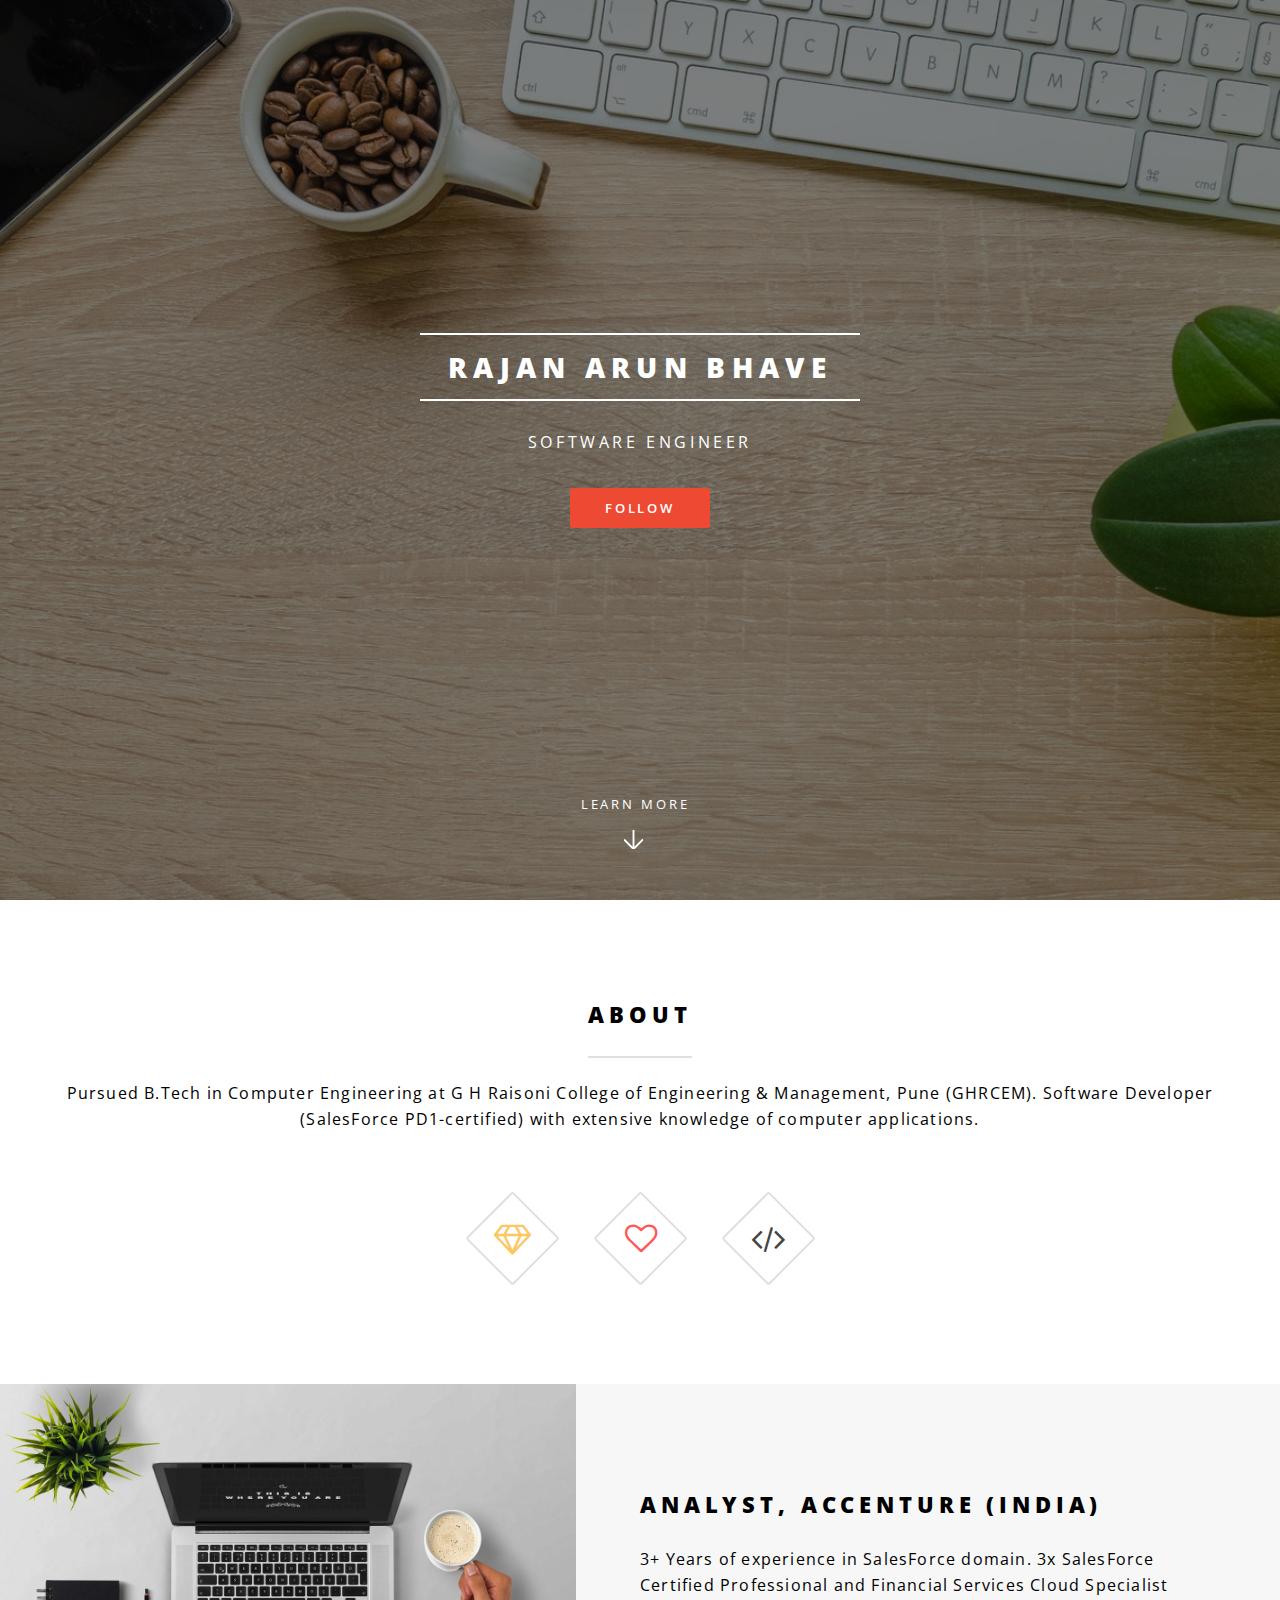
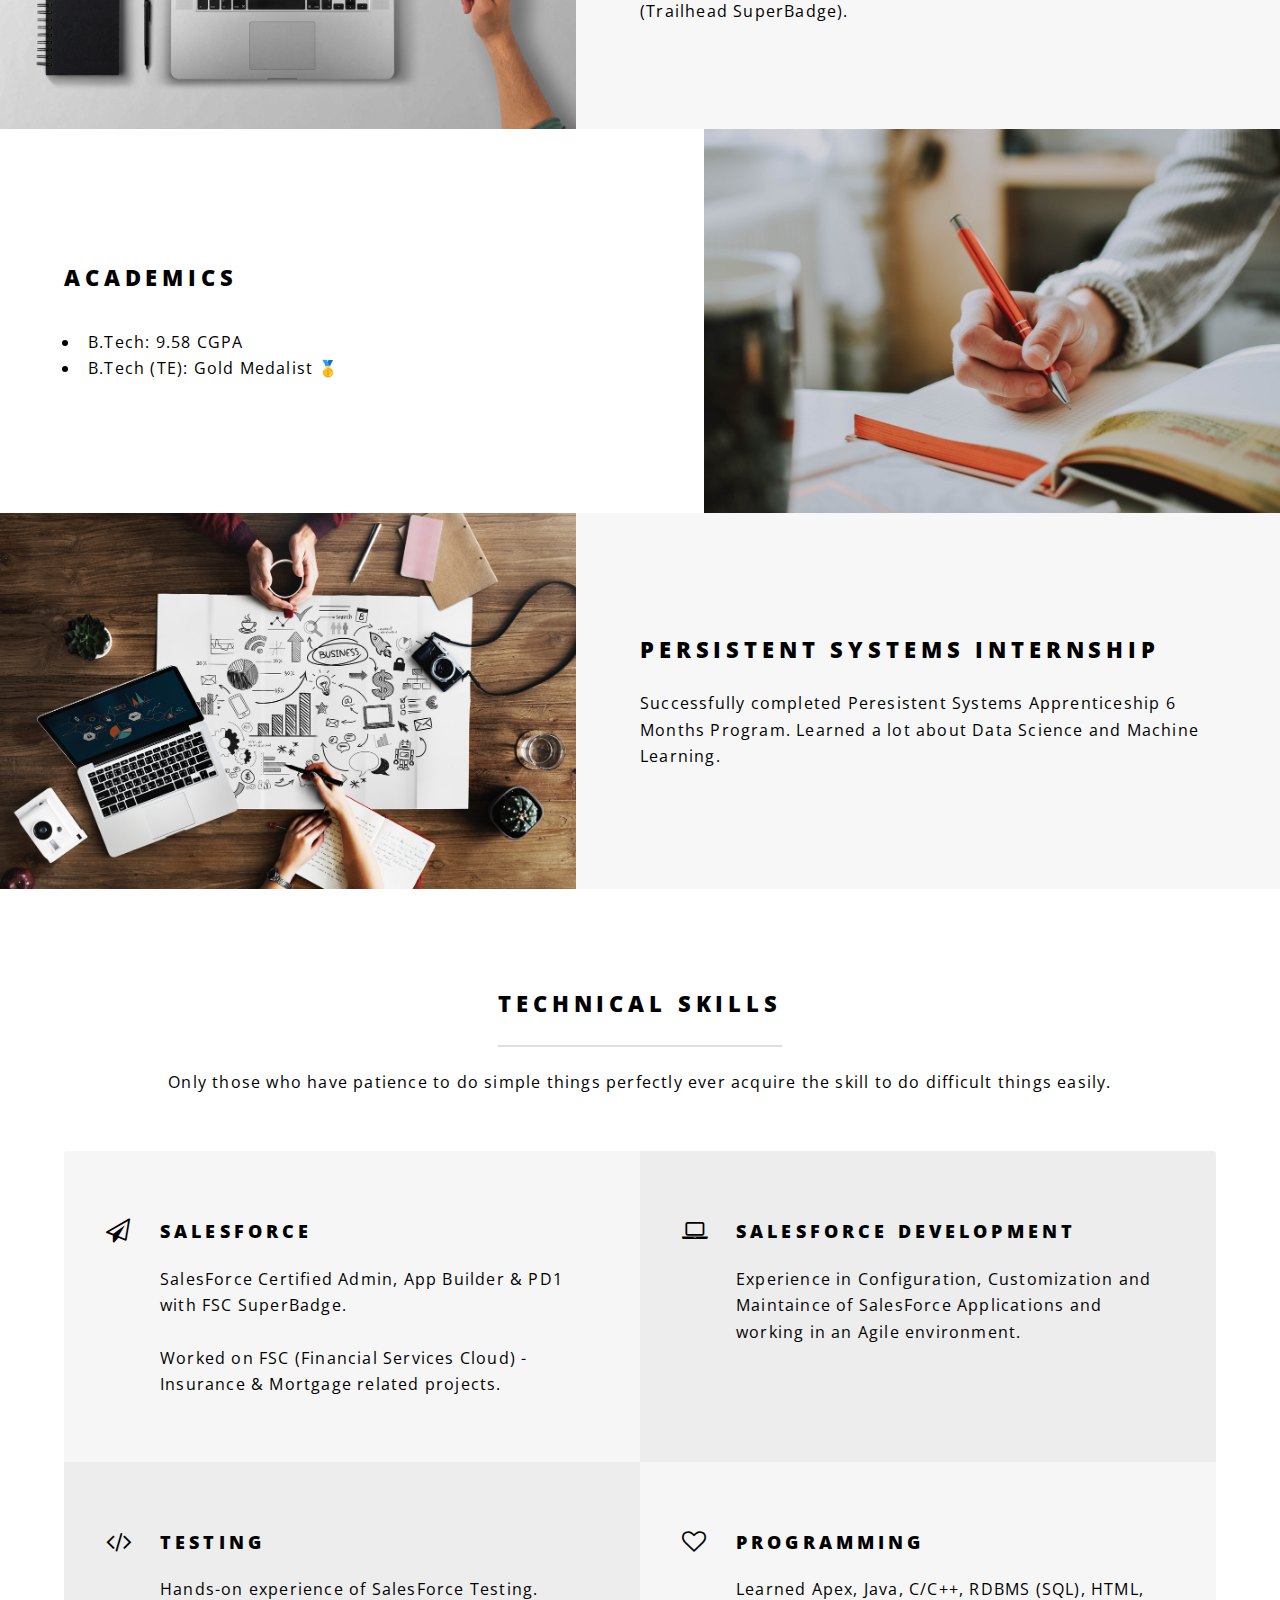
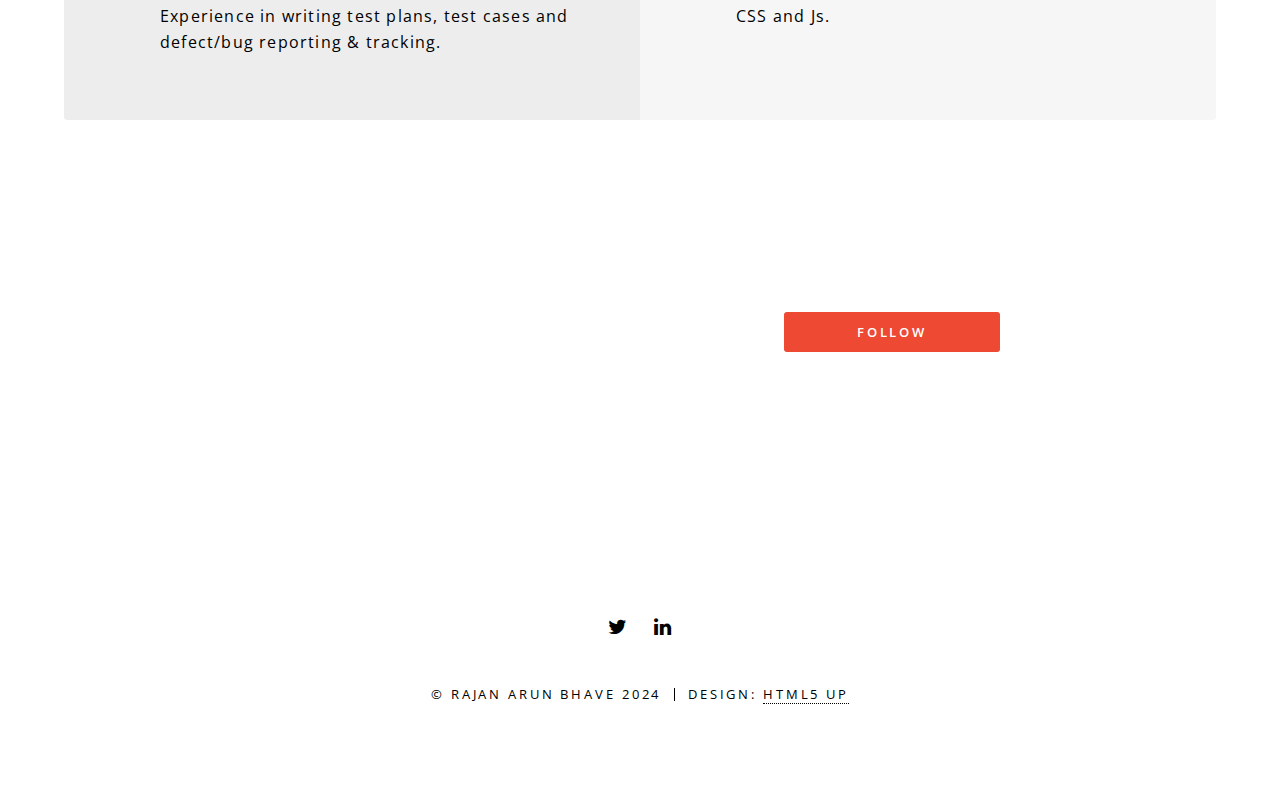
==== commit 1028c024: "update 2024" ====
--- a/index.html
+++ b/index.html
@@ -29,7 +29,7 @@
 					<section id="banner">
 						<div class="inner">
 							<h2>Rajan Arun Bhave</h2>
-							<p id=headtext>Software Developer</p>
+							<p id=headtext>Software Engineer</p>
 							<ul class="actions special">
 								<li><a href="https://twitter.com/rajanbhave" class="button primary">Follow</a></li>
 							</ul>
@@ -56,8 +56,8 @@
 					<section id="two" class="wrapper alt style2">
 						<section class="spotlight">
 							<div class="image"><img src="images/laptop desk.jpg" alt="" /></div><div class="content">
-								<h2 id=project>ASE, Accenture (India)</h2>
-								<p>Joined Accenture (India) as an Application Development Associate</p>
+								<h2 id=project>Analyst, Accenture (India)</h2>
+								<p>3+ Years of experience in SalesForce domain. 3x SalesForce Certified Professional and Financial Services Cloud Specialist (Trailhead SuperBadge).</p>
 							</div>
 						</section>
 						<section class="spotlight">
@@ -84,20 +84,20 @@
 							<ul class="features">
 								<li class="icon fa-paper-plane-o">
 									<h3>SalesForce</h3>
-									<p>SalesForce Certified PD1 & ADMIN with FSC SuperBadge.<br>
+									<p>SalesForce Certified Admin, App Builder & PD1 with FSC SuperBadge.<br>
 										<br>
-								       Worked on FSC (Financial Services Cloud) - Insurance domain related projects.
+								       Worked on FSC (Financial Services Cloud) - Insurance & Mortgage related projects.
 									</p>
 								</li>
 								<li class="icon fa-laptop">
 									<h3>SalesForce Development</h3>
-									<p>Experience in Configuration, Customization and Maintaince of SalesForce Applications and working in an Agile development environment. 
+									<p>Experience in Configuration, Customization and Maintaince of SalesForce Applications and working in an Agile environment. 
 									</p>
 								</li>
 								<li class="icon fa-code">
 									<h3>Testing</h3>
 									<p>Hands-on experience of SalesForce Testing.
-									   Experience in writing test plans, test cases and defect/bug tracking.
+									   Experience in writing test plans, test cases and defect/bug reporting & tracking.
 									   </p>
 								</li>
 								<li class="icon fa-heart-o">
@@ -117,7 +117,7 @@
 							</header>
 							<ul class="actions stacked">
 								<li><a href="https://twitter.com/rajanbhave" class="button fit primary">Follow</a></li>
-								<li><a href="https://forms.gle/hJZCMV7mxDLcxpys6" class="button fit">Contact</a></li>
+								<li><a href="https://in.linkedin.com/in/rajan-bhave-74969013a" class="button fit">Connect</a></li>
 							</ul>
 						</div>
 					</section>
@@ -129,7 +129,7 @@
 							<li><a href="https://in.linkedin.com/in/rajan-bhave-74969013a" class="icon fa-linkedin"><span class="label">Instagram</span></a></li>
 						</ul>
 							<ul class="copyright">
-							<li>&copy; Rajan Arun Bhave 2021</li><li>Design: <a href="http://html5up.net">HTML5 UP</a></li>
+							<li>&copy; Rajan Arun Bhave 2024</li><li>Design: <a href="http://html5up.net">HTML5 UP</a></li>
 						</ul>
 					</footer>
 
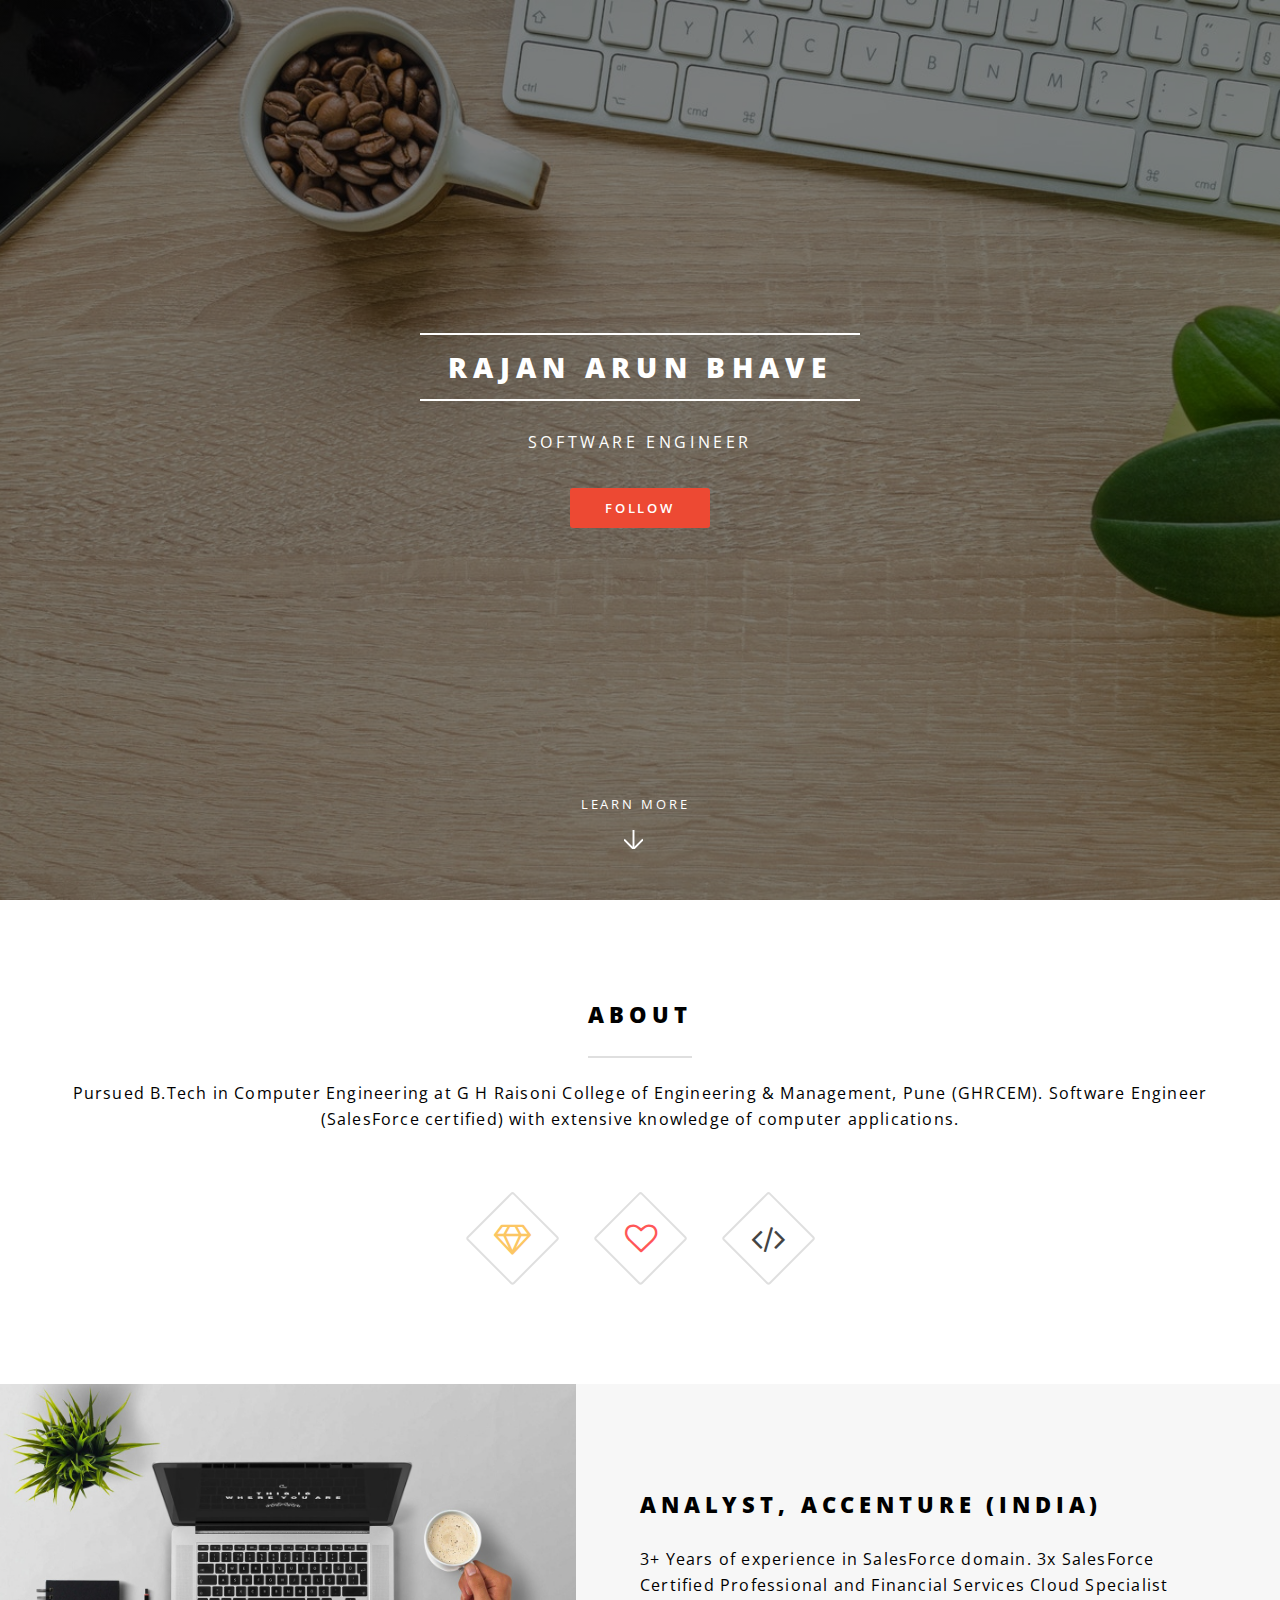
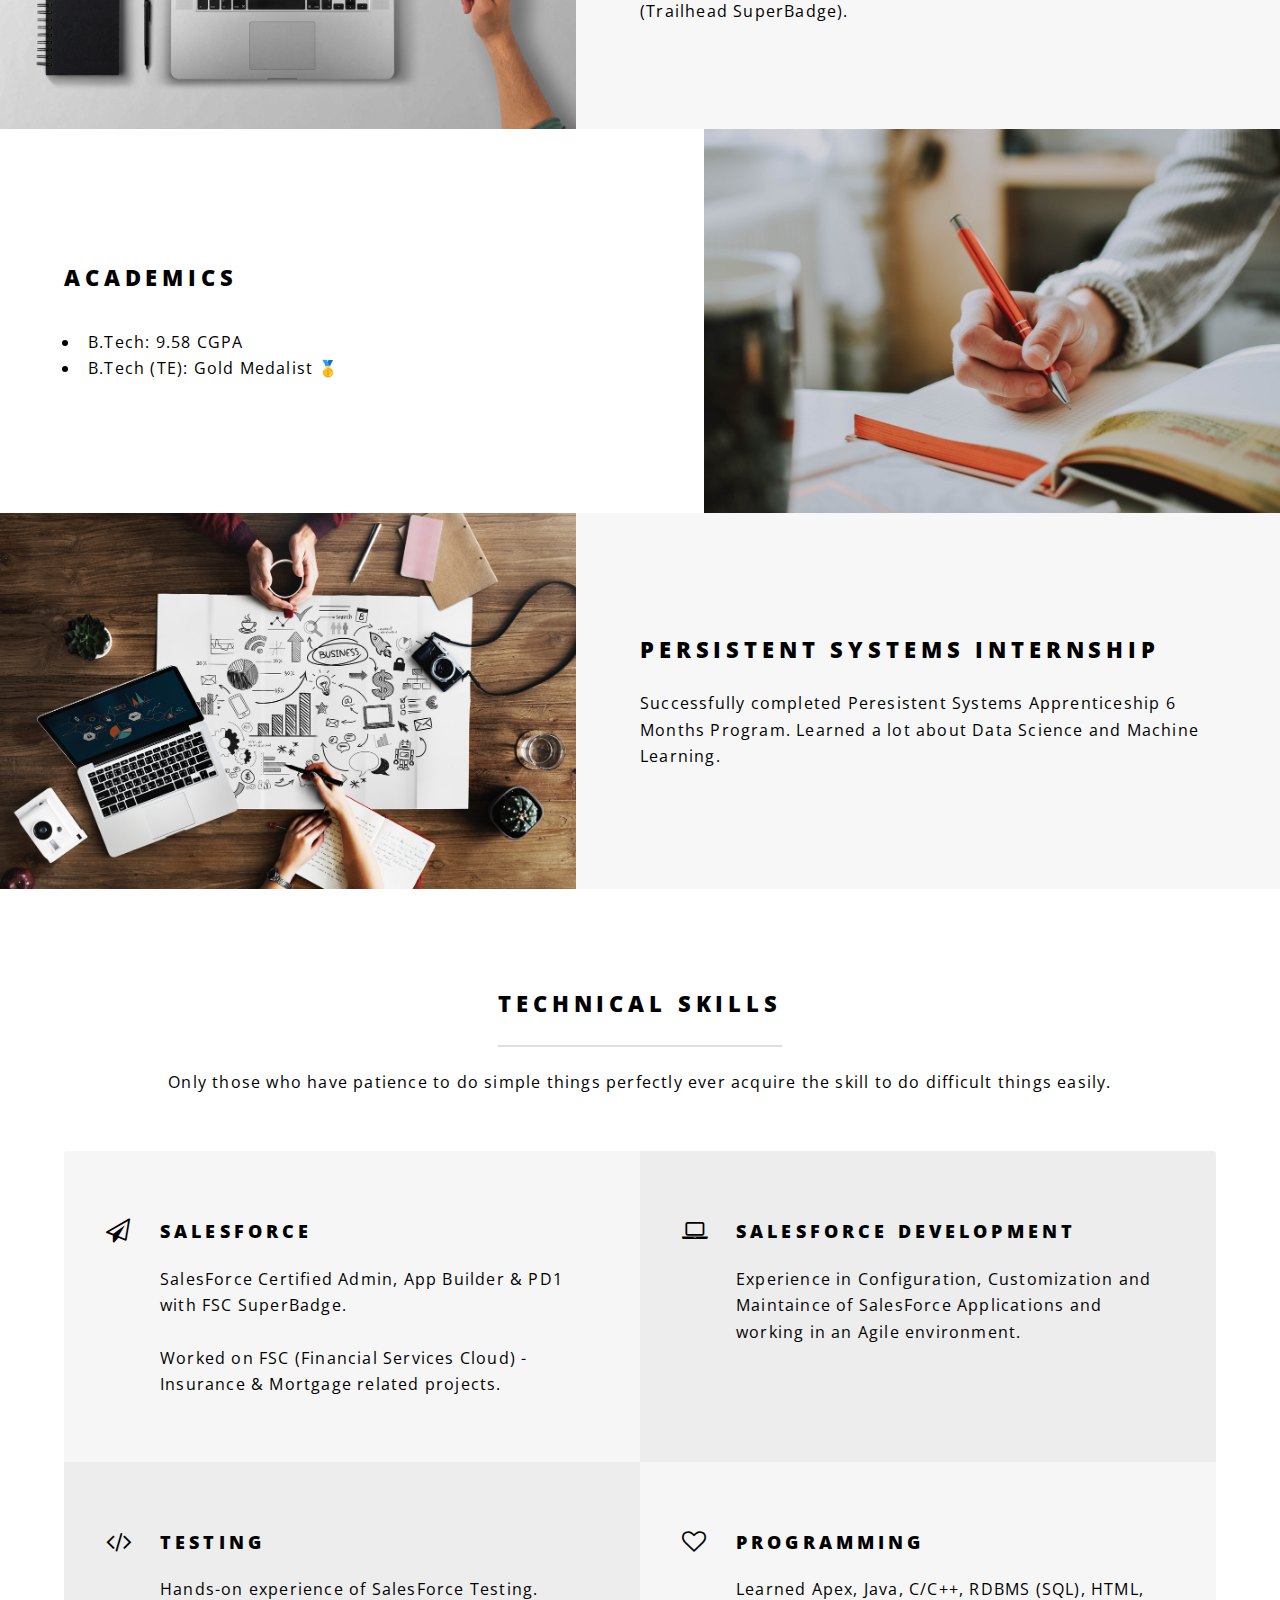
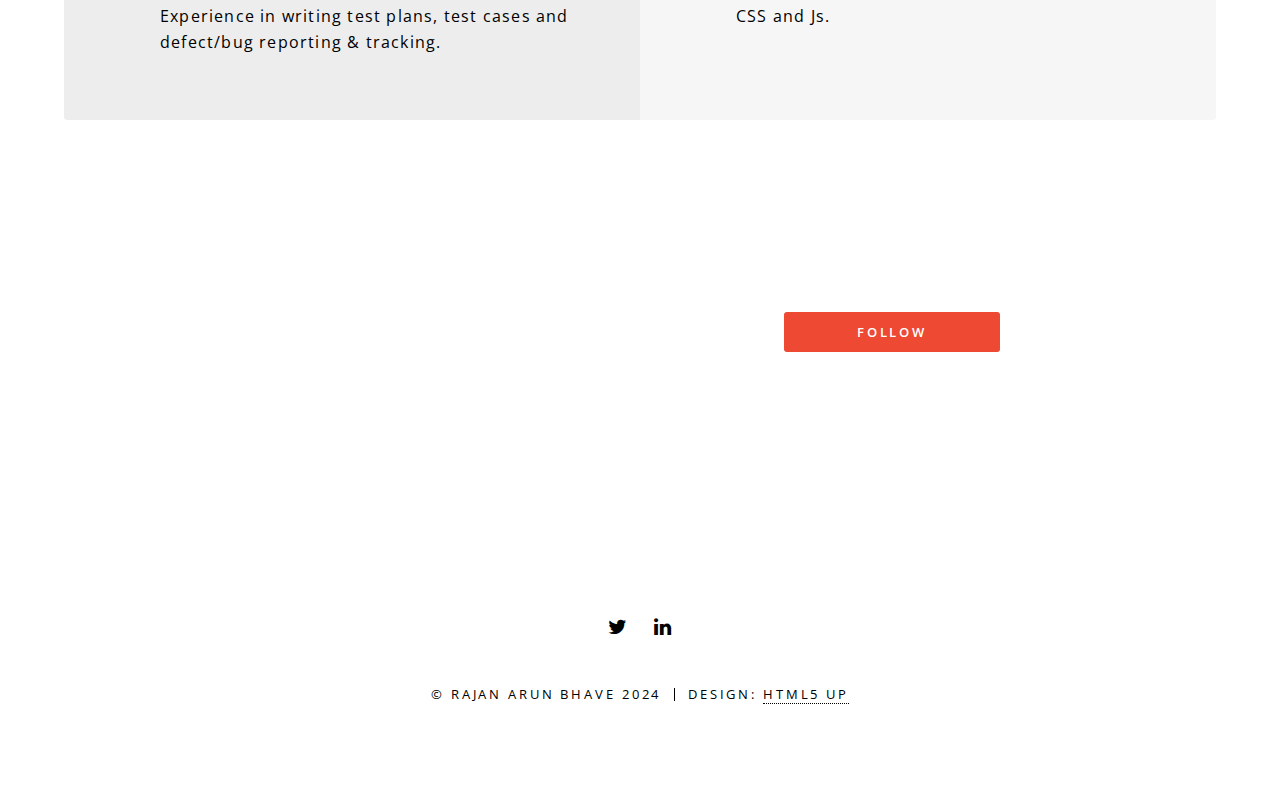
==== commit e205ae5f: "Update 2024.2" ====
--- a/index.html
+++ b/index.html
@@ -11,7 +11,7 @@
 		<meta charset="utf-8"/>
 		<meta name="viewport" content="width=device-width, initial-scale=1.0">
 		<meta name="keywords" content="rajan bhave, bhave, rajan bhave website">
-		<meta name="description" content="Rajan Arun Bhave official website. Software developer and blogger.">
+		<meta name="description" content="Rajan Arun Bhave official website.">
 		<link rel="stylesheet" href="assets/css/main.css" />
 		<noscript><link rel="stylesheet" href="assets/css/noscript.css" /></noscript>
 	</head>
@@ -42,7 +42,7 @@
 						<div class="inner">
 							<header class="major">
 								<h2>About</h2>
-								<p>Pursued B.Tech in Computer Engineering at G H Raisoni College of Engineering & Management, Pune (GHRCEM). Software Developer (SalesForce PD1-certified) with extensive knowledge of computer applications.</p>
+								<p>Pursued B.Tech in Computer Engineering at G H Raisoni College of Engineering & Management, Pune (GHRCEM). Software Engineer (SalesForce certified) with extensive knowledge of computer applications.</p>
 							</header>
 							<ul class="icons major">
 								<li><span class="icon fa-diamond major style1"><span class="label">Lorem</span></span></li>
